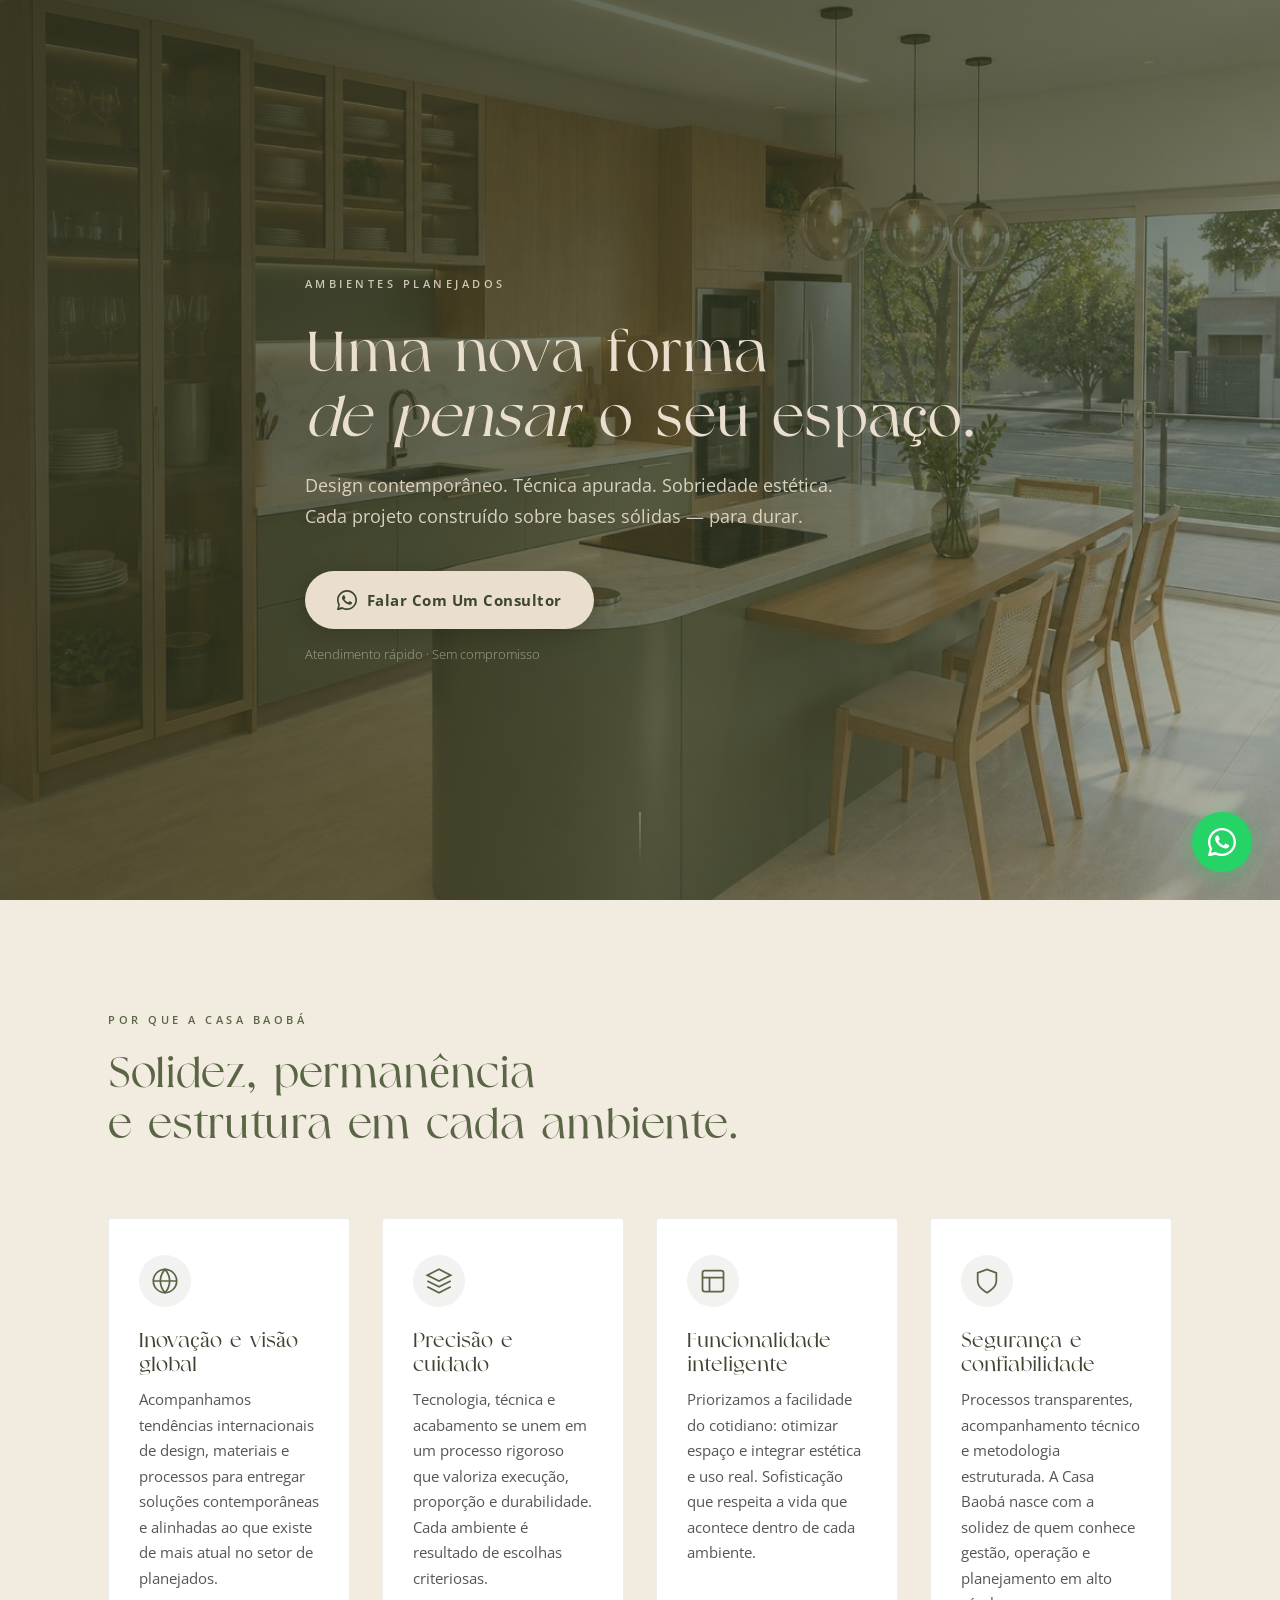
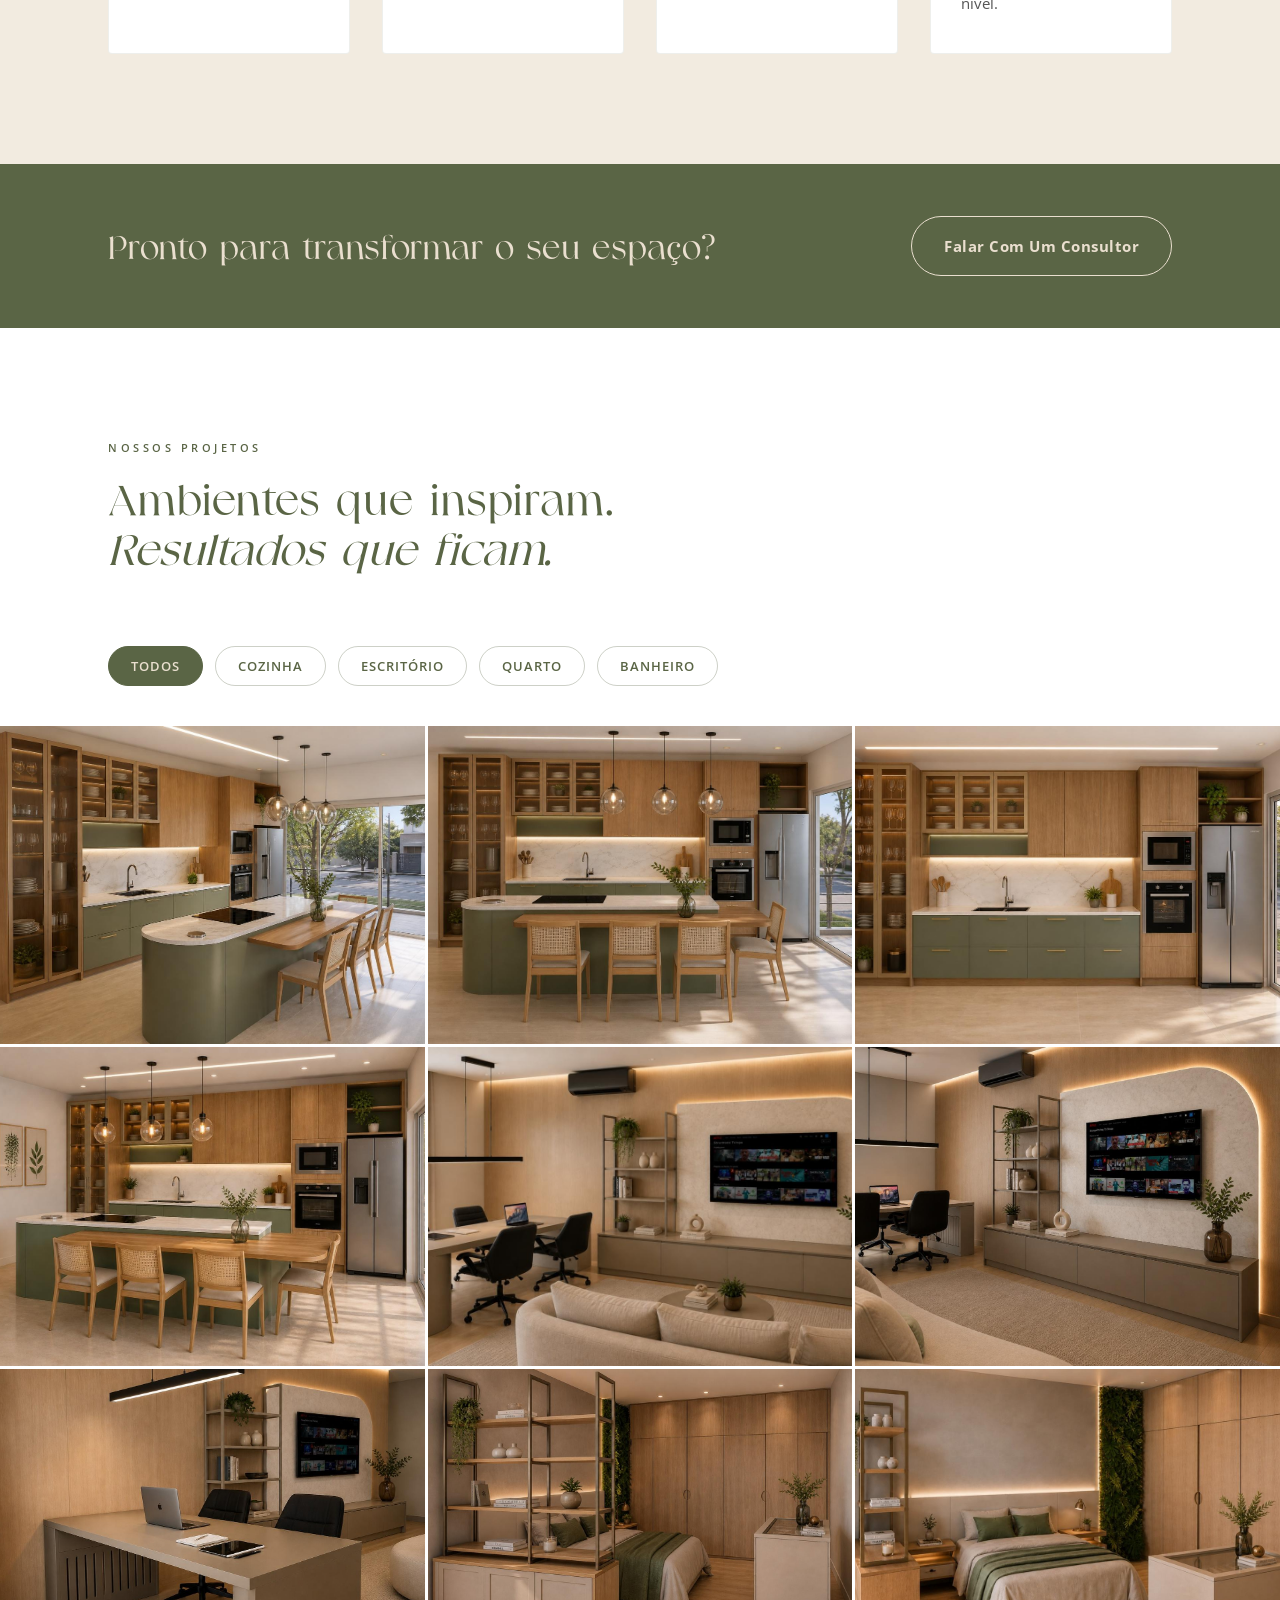
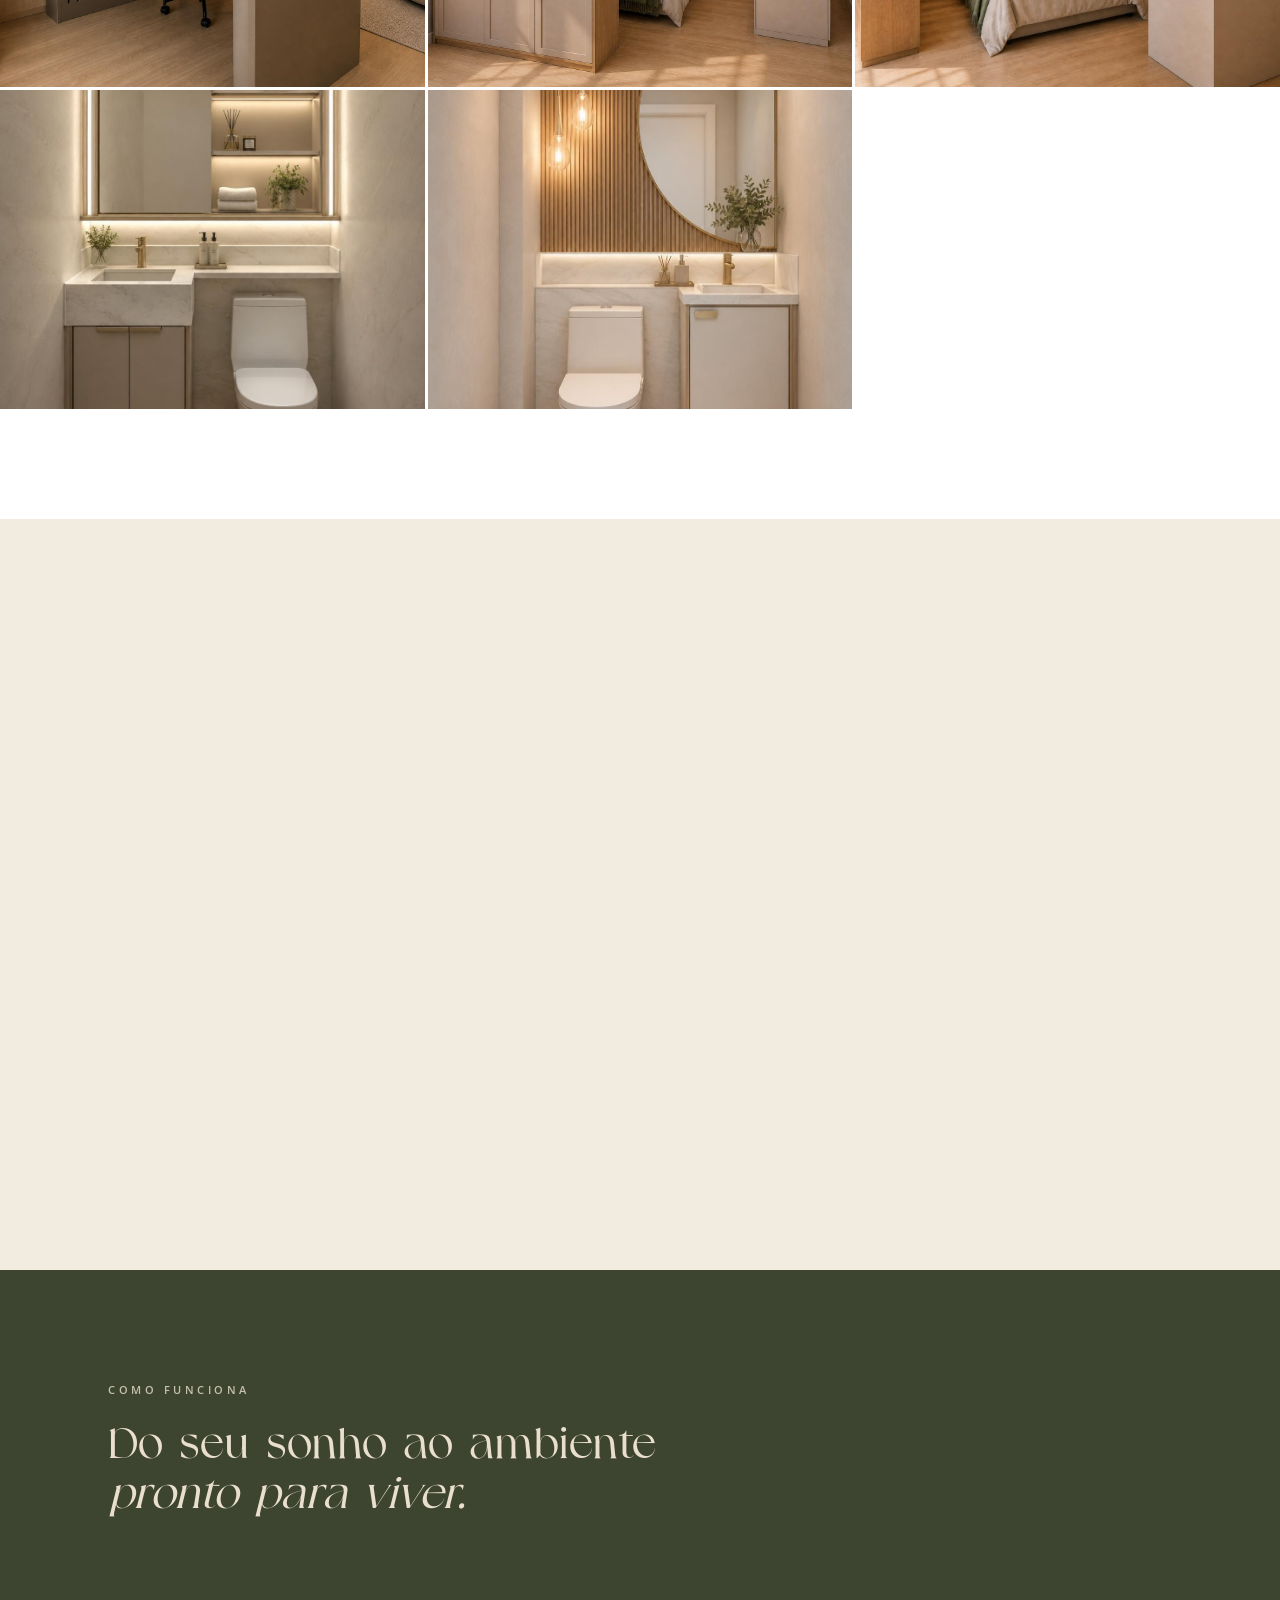
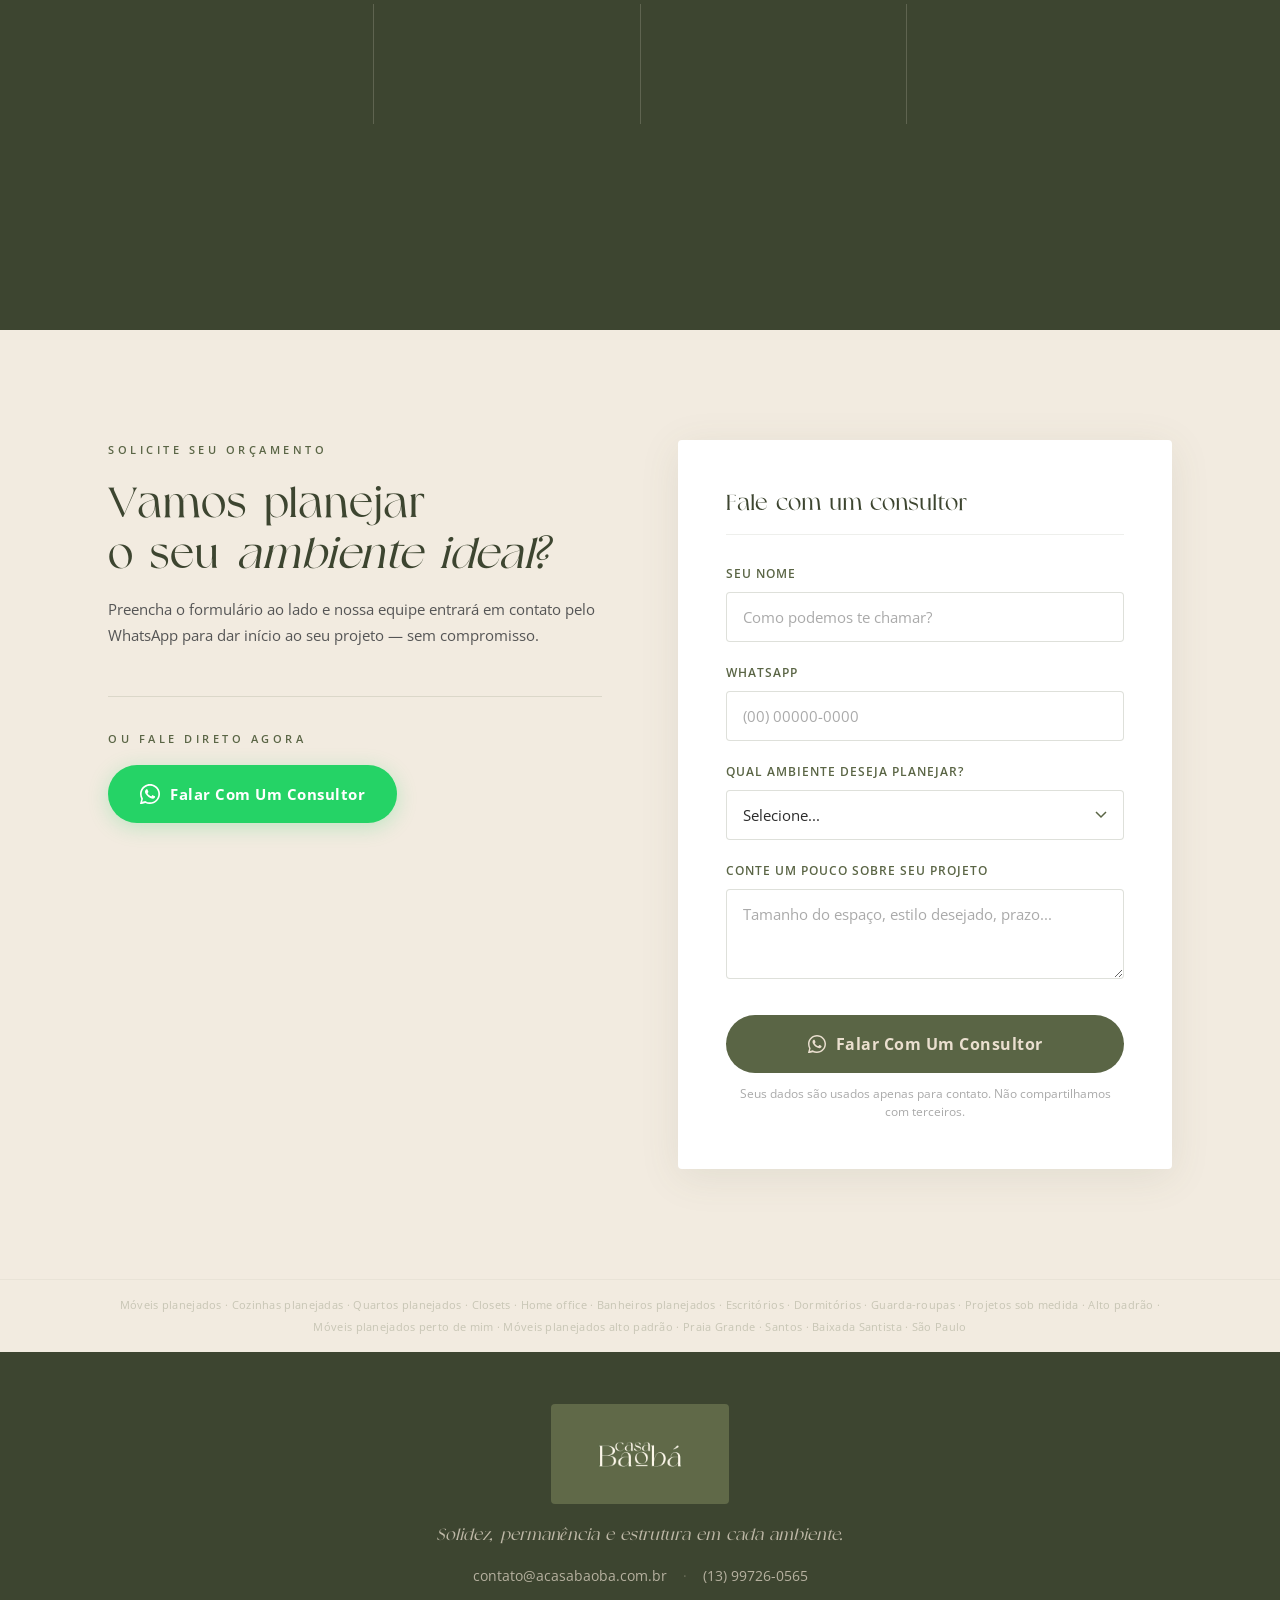
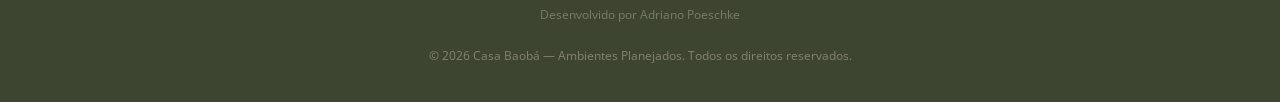
==== index.html @ 3e8c0f0f "Instala Google Tag Manager GTM-PFZQ8HLK Co-Authored-By: Claude Sonnet 4.6 <noreply@anthropic.com>" ====
<!DOCTYPE html>
<html lang="pt-BR">
<head>
  <!-- Google Tag Manager -->
  <script>(function(w,d,s,l,i){w[l]=w[l]||[];w[l].push({'gtm.start':
  new Date().getTime(),event:'gtm.js'});var f=d.getElementsByTagName(s)[0],
  j=d.createElement(s),dl=l!='dataLayer'?'&l='+l:'';j.async=true;j.src=
  'https://www.googletagmanager.com/gtm.js?id='+i+dl;f.parentNode.insertBefore(j,f);
  })(window,document,'script','dataLayer','GTM-PFZQ8HLK');</script>
  <!-- End Google Tag Manager -->
  <meta charset="UTF-8" />
  <meta name="viewport" content="width=device-width, initial-scale=1.0" />
  <meta name="description" content="Casa Baobá — Móveis e ambientes planejados na Baixada Santista. Design contemporâneo, técnica apurada e sobriedade estética. Atendemos Praia Grande, Santos, São Vicente e região. Solicite seu orçamento." />
  <title>Casa Baobá — Ambientes Planejados | Praia Grande e Baixada Santista</title>

  <!-- SEO: Geolocalização -->
  <meta name="geo.region" content="BR-SP" />
  <meta name="geo.placename" content="Praia Grande, São Paulo, Brasil" />
  <meta name="geo.position" content="-24.0056;-46.4105" />
  <meta name="ICBM" content="-24.0056, -46.4105" />
  <meta name="keywords" content="móveis planejados perto de mim, móveis planejados alto padrão, cozinha planejada completa, cozinha planejada alto padrão, quarto planejado sob medida, closet planejado, home office planejado, escritório planejado, banheiro planejado, dormitório planejado, guarda-roupa planejado, armário planejado sob medida, apartamento planejado completo, sala planejada, marcenaria sob medida, design de interiores, projeto de interiores, móveis contemporâneos, planejados modernos, ambientes planejados alto padrão, móveis planejados Praia Grande, cozinha planejada Santos, ambientes planejados Baixada Santista, planejados São Vicente, planejados Guarujá, móveis planejados São Paulo, Casa Baobá" />

  <!-- Open Graph -->
  <meta property="og:type" content="website" />
  <meta property="og:locale" content="pt_BR" />
  <meta property="og:title" content="Casa Baobá — Ambientes Planejados" />
  <meta property="og:description" content="Design contemporâneo e técnica apurada em ambientes planejados. Atendemos Praia Grande, Baixada Santista e São Paulo." />
  <meta property="og:url" content="https://casa-baoba-lp.vercel.app" />
  <meta property="og:image" content="https://casa-baoba-lp.vercel.app/images/COZINHA/1.jpeg" />

  <!-- Schema.org: LocalBusiness -->
  <script type="application/ld+json">
  {
    "@context": "https://schema.org",
    "@type": "LocalBusiness",
    "name": "Casa Baobá",
    "description": "Ambientes planejados com design contemporâneo, técnica apurada e sobriedade estética.",
    "url": "https://casa-baoba-lp.vercel.app",
    "telephone": "+55-13-99726-0565",
    "address": {
      "@type": "PostalAddress",
      "addressLocality": "Praia Grande",
      "addressRegion": "SP",
      "addressCountry": "BR"
    },
    "areaServed": [
      "Praia Grande", "Santos", "São Vicente", "Guarujá",
      "Cubatão", "Mongaguá", "Itanhaém", "Peruíbe", "São Paulo"
    ],
    "sameAs": ["https://wa.me/5513997260565"]
  }
  </script>

  <!-- Schema.org: FAQ (rich results no Google) -->
  <script type="application/ld+json">
  {
    "@context": "https://schema.org",
    "@type": "FAQPage",
    "mainEntity": [
      {
        "@type": "Question",
        "name": "Como encontrar móveis planejados de alto padrão perto de mim?",
        "acceptedAnswer": {
          "@type": "Answer",
          "text": "A Casa Baobá oferece móveis planejados de alto padrão com atendimento personalizado na Baixada Santista e Grande São Paulo. Realizamos visita técnica gratuita em Praia Grande, Santos, São Vicente, Guarujá e região. Entre em contato pelo WhatsApp para agendar sem compromisso."
        }
      },
      {
        "@type": "Question",
        "name": "Quais ambientes a Casa Baobá planeja?",
        "acceptedAnswer": {
          "@type": "Answer",
          "text": "Planejamos cozinhas completas, quartos com closet, banheiros, escritórios, home office, salas de estar e jantar, dormitórios, guarda-roupas e apartamentos inteiros. Todos os projetos são sob medida, com design contemporâneo e alto padrão de acabamento."
        }
      },
      {
        "@type": "Question",
        "name": "A Casa Baobá atende toda a Baixada Santista?",
        "acceptedAnswer": {
          "@type": "Answer",
          "text": "Sim. Atendemos toda a Baixada Santista — Praia Grande, Santos, São Vicente, Guarujá, Cubatão, Mongaguá, Itanhaém e Peruíbe — além de bairros nobres de São Paulo como Moema, Itaim Bibi e Vila Nova Conceição."
        }
      },
      {
        "@type": "Question",
        "name": "Como funciona o orçamento de móveis planejados sob medida?",
        "acceptedAnswer": {
          "@type": "Answer",
          "text": "O processo começa com um contato pelo WhatsApp. Em seguida realizamos visita técnica gratuita ao local, medimos o espaço e entendemos suas necessidades. Desenvolvemos o projeto com renderização 3D e apresentamos proposta detalhada com materiais e valores — tudo sem compromisso."
        }
      },
      {
        "@type": "Question",
        "name": "Qual o diferencial dos móveis planejados da Casa Baobá?",
        "acceptedAnswer": {
          "@type": "Answer",
          "text": "A Casa Baobá une design contemporâneo, técnica apurada e gestão de nível internacional. Cada ambiente é projetado para durar — com materiais de alto padrão, acabamento rigoroso e acompanhamento técnico do projeto até a entrega."
        }
      }
    ]
  }
  </script>

  <!-- Google Fonts -->
  <link rel="preconnect" href="https://fonts.googleapis.com" />
  <link rel="preconnect" href="https://fonts.gstatic.com" crossorigin />
  <link href="https://fonts.googleapis.com/css2?family=Open+Sans:ital,wght@0,300;0,400;0,600;0,700;1,400&family=Playfair+Display:ital,wght@0,400;0,700;1,400&display=swap" rel="stylesheet" />

  <link rel="stylesheet" href="style.css" />
</head>
<body>
  <!-- Google Tag Manager (noscript) -->
  <noscript><iframe src="https://www.googletagmanager.com/ns.html?id=GTM-PFZQ8HLK"
  height="0" width="0" style="display:none;visibility:hidden"></iframe></noscript>
  <!-- End Google Tag Manager (noscript) -->

  <!-- ═══════════════════════════════════════════
       HERO
  ═══════════════════════════════════════════ -->
  <section class="hero" id="hero">
    <div class="hero__overlay"></div>
    <div class="hero__bg-image"></div>
    <div class="hero__content">
      <span class="label-uppercase hero__label">Ambientes Planejados</span>
      <h1 class="hero__title">Uma nova forma<br><em>de pensar</em> o seu espaço.</h1>
      <p class="hero__sub">Design contemporâneo. Técnica apurada. Sobriedade estética.<br>Cada projeto construído sobre bases sólidas — para durar.</p>
      <a href="https://wa.me/5513997260565?text=Ol%C3%A1%20Casa%20Baob%C3%A1%2C%20vim%20pelo%20an%C3%BAncio%20e%20quero%20um%20or%C3%A7amento." class="btn-cta btn-cta--hero" target="_blank" rel="noopener">
        <svg width="20" height="20" viewBox="0 0 24 24" fill="currentColor"><path d="M17.472 14.382c-.297-.149-1.758-.867-2.03-.967-.273-.099-.471-.148-.67.15-.197.297-.767.966-.94 1.164-.173.199-.347.223-.644.075-.297-.15-1.255-.463-2.39-1.475-.883-.788-1.48-1.761-1.653-2.059-.173-.297-.018-.458.13-.606.134-.133.298-.347.446-.52.149-.174.198-.298.298-.497.099-.198.05-.371-.025-.52-.075-.149-.669-1.612-.916-2.207-.242-.579-.487-.5-.669-.51-.173-.008-.371-.01-.57-.01-.198 0-.52.074-.792.372-.272.297-1.04 1.016-1.04 2.479 0 1.462 1.065 2.875 1.213 3.074.149.198 2.096 3.2 5.077 4.487.709.306 1.262.489 1.694.625.712.227 1.36.195 1.871.118.571-.085 1.758-.719 2.006-1.413.248-.694.248-1.289.173-1.413-.074-.124-.272-.198-.57-.347z"/><path d="M12 0C5.373 0 0 5.373 0 12c0 2.127.558 4.126 1.533 5.86L.057 23.428a.75.75 0 0 0 .916.916l5.568-1.476A11.952 11.952 0 0 0 12 24c6.627 0 12-5.373 12-12S18.627 0 12 0zm0 22c-1.907 0-3.693-.528-5.217-1.448l-.374-.222-3.878 1.028 1.028-3.772-.241-.389A9.96 9.96 0 0 1 2 12C2 6.477 6.477 2 12 2s10 4.477 10 10-4.477 10-10 10z"/></svg>
        Falar Com Um Consultor
      </a>
      <p class="hero__micro">Atendimento rápido · Sem compromisso</p>
    </div>
    <div class="hero__scroll-hint">
      <span></span>
    </div>
  </section>

  <!-- ═══════════════════════════════════════════
       DIFERENCIAIS
  ═══════════════════════════════════════════ -->
  <section class="diferenciais" id="diferenciais">
    <div class="container">
      <span class="label-uppercase section-label">Por que a Casa Baobá</span>
      <h2 class="section-title">Solidez, permanência<br>e estrutura em cada ambiente.</h2>
      <div class="diferenciais__grid">

        <div class="diferencial-card reveal">
          <div class="diferencial-card__icon">
            <svg width="28" height="28" viewBox="0 0 24 24" fill="none" stroke="currentColor" stroke-width="1.5"><circle cx="12" cy="12" r="10"/><path d="M2 12h20M12 2a15.3 15.3 0 0 1 4 10 15.3 15.3 0 0 1-4 10 15.3 15.3 0 0 1-4-10 15.3 15.3 0 0 1 4-10z"/></svg>
          </div>
          <h3>Inovação e visão global</h3>
          <p>Acompanhamos tendências internacionais de design, materiais e processos para entregar soluções contemporâneas e alinhadas ao que existe de mais atual no setor de planejados.</p>
        </div>

        <div class="diferencial-card reveal">
          <div class="diferencial-card__icon">
            <svg width="28" height="28" viewBox="0 0 24 24" fill="none" stroke="currentColor" stroke-width="1.5"><path d="M12 2L2 7l10 5 10-5-10-5z"/><path d="M2 17l10 5 10-5"/><path d="M2 12l10 5 10-5"/></svg>
          </div>
          <h3>Precisão e cuidado</h3>
          <p>Tecnologia, técnica e acabamento se unem em um processo rigoroso que valoriza execução, proporção e durabilidade. Cada ambiente é resultado de escolhas criteriosas.</p>
        </div>

        <div class="diferencial-card reveal">
          <div class="diferencial-card__icon">
            <svg width="28" height="28" viewBox="0 0 24 24" fill="none" stroke="currentColor" stroke-width="1.5"><rect x="3" y="3" width="18" height="18" rx="2"/><path d="M3 9h18M9 21V9"/></svg>
          </div>
          <h3>Funcionalidade inteligente</h3>
          <p>Priorizamos a facilidade do cotidiano: otimizar espaço e integrar estética e uso real. Sofisticação que respeita a vida que acontece dentro de cada ambiente.</p>
        </div>

        <div class="diferencial-card reveal">
          <div class="diferencial-card__icon">
            <svg width="28" height="28" viewBox="0 0 24 24" fill="none" stroke="currentColor" stroke-width="1.5"><path d="M12 22s8-4 8-10V5l-8-3-8 3v7c0 6 8 10 8 10z"/></svg>
          </div>
          <h3>Segurança e confiabilidade</h3>
          <p>Processos transparentes, acompanhamento técnico e metodologia estruturada. A Casa Baobá nasce com a solidez de quem conhece gestão, operação e planejamento em alto nível.</p>
        </div>

      </div>
    </div>
  </section>

  <!-- ═══════════════════════════════════════════
       CTA INTERMEDIÁRIO
  ═══════════════════════════════════════════ -->
  <section class="cta-intermediaria">
    <div class="container cta-intermediaria__inner">
      <p class="cta-intermediaria__text">Pronto para transformar o seu espaço?</p>
      <a href="https://wa.me/5513997260565?text=Ol%C3%A1%20Casa%20Baob%C3%A1%2C%20vim%20pelo%20an%C3%BAncio%20e%20quero%20um%20or%C3%A7amento." class="btn-cta btn-cta--outline" target="_blank" rel="noopener">
        Falar Com Um Consultor
      </a>
    </div>
  </section>

  <!-- ═══════════════════════════════════════════
       PORTFÓLIO
  ═══════════════════════════════════════════ -->
  <section class="portfolio" id="portfolio">
    <div class="container">
      <span class="label-uppercase section-label">Nossos projetos</span>
      <h2 class="section-title">Ambientes que inspiram.<br><em>Resultados que ficam.</em></h2>
    </div>

    <!-- Filtros -->
    <div class="portfolio__filtros">
      <button class="filtro-btn active" data-categoria="todos">Todos</button>
      <button class="filtro-btn" data-categoria="cozinha">Cozinha</button>
      <button class="filtro-btn" data-categoria="escritorio">Escritório</button>
      <button class="filtro-btn" data-categoria="quarto">Quarto</button>
      <button class="filtro-btn" data-categoria="banheiro">Banheiro</button>
    </div>

    <div class="portfolio__grid">

      <!-- COZINHA -->
      <div class="portfolio-item reveal" data-categoria="cozinha">
        <img src="images/COZINHA/1.jpeg" alt="Cozinha planejada — projeto Casa Baobá" loading="lazy" />
        <div class="portfolio-item__overlay">
          <span>Cozinha Planejada</span>
        </div>
      </div>
      <div class="portfolio-item reveal" data-categoria="cozinha">
        <img src="images/COZINHA/2.jpeg" alt="Cozinha planejada contemporânea" loading="lazy" />
        <div class="portfolio-item__overlay">
          <span>Cozinha Planejada</span>
        </div>
      </div>
      <div class="portfolio-item reveal" data-categoria="cozinha">
        <img src="images/COZINHA/3.jpeg" alt="Cozinha integrada planejada" loading="lazy" />
        <div class="portfolio-item__overlay">
          <span>Cozinha Integrada</span>
        </div>
      </div>
      <div class="portfolio-item reveal" data-categoria="cozinha">
        <img src="images/COZINHA/4.jpeg" alt="Cozinha com ilha planejada" loading="lazy" />
        <div class="portfolio-item__overlay">
          <span>Cozinha com Ilha</span>
        </div>
      </div>

      <!-- ESCRITÓRIO -->
      <div class="portfolio-item reveal" data-categoria="escritorio">
        <img src="images/ESCRITORIO/1.jpeg" alt="Escritório planejado — Casa Baobá" loading="lazy" />
        <div class="portfolio-item__overlay">
          <span>Escritório Planejado</span>
        </div>
      </div>
      <div class="portfolio-item reveal" data-categoria="escritorio">
        <img src="images/ESCRITORIO/2.jpeg" alt="Home office planejado" loading="lazy" />
        <div class="portfolio-item__overlay">
          <span>Home Office</span>
        </div>
      </div>
      <div class="portfolio-item reveal" data-categoria="escritorio">
        <img src="images/ESCRITORIO/3.jpeg" alt="Escritório moderno planejado" loading="lazy" />
        <div class="portfolio-item__overlay">
          <span>Escritório Moderno</span>
        </div>
      </div>

      <!-- QUARTO -->
      <div class="portfolio-item reveal" data-categoria="quarto">
        <img src="images/QUARTO/1.jpeg" alt="Quarto planejado — Casa Baobá" loading="lazy" />
        <div class="portfolio-item__overlay">
          <span>Quarto Planejado</span>
        </div>
      </div>
      <div class="portfolio-item reveal" data-categoria="quarto">
        <img src="images/QUARTO/2.jpeg" alt="Dormitório planejado completo" loading="lazy" />
        <div class="portfolio-item__overlay">
          <span>Dormitório Completo</span>
        </div>
      </div>

      <!-- BANHEIRO -->
      <div class="portfolio-item reveal" data-categoria="banheiro">
        <img src="images/BANHEIRO/1.jpeg" alt="Banheiro planejado — Casa Baobá" loading="lazy" />
        <div class="portfolio-item__overlay">
          <span>Banheiro Planejado</span>
        </div>
      </div>
      <div class="portfolio-item reveal" data-categoria="banheiro">
        <img src="images/BANHEIRO/2.jpeg" alt="Lavabo planejado moderno" loading="lazy" />
        <div class="portfolio-item__overlay">
          <span>Lavabo Moderno</span>
        </div>
      </div>

    </div>
  </section>

  <!-- ═══════════════════════════════════════════
       SOBRE — MÁRCIO XAVIER
  ═══════════════════════════════════════════ -->
  <section class="sobre" id="sobre">
    <div class="container sobre__inner">
      <div class="sobre__texto reveal">
        <span class="label-uppercase section-label">Quem está por trás</span>
        <h2>A experiência por trás<br>da <em>Casa Baobá.</em></h2>
        <p>Com <strong>30 anos de experiência</strong> nos setores de shipping, logística, portos e gestão de operações, <strong>Márcio Xavier</strong> construiu uma carreira marcada por planejamento estratégico, desenvolvimento de negócios e visão global.</p>
        <p>Atuou em grandes companhias brasileiras e internacionais, liderando unidades na América Latina, Caribe, EUA, Europa, África, Ásia e Oriente Médio — trazendo agora para a Casa Baobá um olhar analítico, técnico e orientado à excelência.</p>
        <p class="sobre__filosofia"><em>"A marca nasce dessa trajetória: sólida, estruturada e madura."</em></p>
        <span class="assinatura">Márcio Xavier</span>
      </div>
      <div class="sobre__arvore reveal">
        <div class="sobre__card-baoba">
          <div class="sobre__icon-wrap">
            <svg width="48" height="48" viewBox="0 0 24 24" fill="none" stroke="currentColor" stroke-width="1"><path d="M12 22V12M12 12C12 12 7 9 4 5c5 1 8 4 8 7zM12 12C12 12 17 9 20 5c-5 1-8 4-8 7zM12 12C12 12 9 7 9 2c2 2 3 6 3 10zM12 12C12 12 15 7 15 2c-2 2-3 6-3 10z"/></svg>
          </div>
          <h3>Raiz sólida,<br>olhar contemporâneo</h3>
          <p>Nos inspiramos na força simbólica do baobá: longevidade, estabilidade, presença — para construir espaços que permanecem.</p>
        </div>
      </div>
    </div>
  </section>

  <!-- ═══════════════════════════════════════════
       PROCESSO
  ═══════════════════════════════════════════ -->
  <section class="processo" id="processo">
    <div class="container">
      <span class="label-uppercase section-label section-label--claro">Como funciona</span>
      <h2 class="section-title section-title--claro">Do seu sonho ao ambiente<br><em>pronto para viver.</em></h2>
      <div class="processo__steps">

        <div class="processo-step reveal">
          <div class="processo-step__num">01</div>
          <h3>Contato inicial</h3>
          <p>Você nos chama pelo WhatsApp. Conversamos sobre seu espaço, suas necessidades e sua visão para o ambiente.</p>
        </div>

        <div class="processo-step__divisor"></div>

        <div class="processo-step reveal">
          <div class="processo-step__num">02</div>
          <h3>Visita técnica</h3>
          <p>Nossa equipe visita o local, toma medidas precisas e entende a dinâmica do espaço para criar a solução ideal.</p>
        </div>

        <div class="processo-step__divisor"></div>

        <div class="processo-step reveal">
          <div class="processo-step__num">03</div>
          <h3>Projeto e proposta</h3>
          <p>Desenvolvemos o projeto personalizado com renderizações 3D, especificação de materiais e proposta detalhada.</p>
        </div>

        <div class="processo-step__divisor"></div>

        <div class="processo-step reveal">
          <div class="processo-step__num">04</div>
          <h3>Execução e entrega</h3>
          <p>Com aprovação, iniciamos a fabricação e instalação com acompanhamento técnico em cada etapa — até a entrega perfeita.</p>
        </div>

      </div>
    </div>
  </section>

  <!-- ═══════════════════════════════════════════
       FORMULÁRIO + CTA FINAL
  ═══════════════════════════════════════════ -->
  <section class="formulario" id="orcamento">
    <div class="container formulario__inner">

      <div class="formulario__texto reveal">
        <span class="label-uppercase section-label">Solicite seu orçamento</span>
        <h2>Vamos planejar<br>o seu <em>ambiente ideal?</em></h2>
        <p>Preencha o formulário ao lado e nossa equipe entrará em contato pelo WhatsApp para dar início ao seu projeto — sem compromisso.</p>
        <div class="formulario__contato-direto">
          <p class="label-uppercase">Ou fale direto agora</p>
          <a href="https://wa.me/5513997260565?text=Ol%C3%A1%20Casa%20Baob%C3%A1%2C%20vim%20pelo%20an%C3%BAncio%20e%20quero%20um%20or%C3%A7amento." class="btn-cta btn-cta--wpp" target="_blank" rel="noopener">
            <svg width="20" height="20" viewBox="0 0 24 24" fill="currentColor"><path d="M17.472 14.382c-.297-.149-1.758-.867-2.03-.967-.273-.099-.471-.148-.67.15-.197.297-.767.966-.94 1.164-.173.199-.347.223-.644.075-.297-.15-1.255-.463-2.39-1.475-.883-.788-1.48-1.761-1.653-2.059-.173-.297-.018-.458.13-.606.134-.133.298-.347.446-.52.149-.174.198-.298.298-.497.099-.198.05-.371-.025-.52-.075-.149-.669-1.612-.916-2.207-.242-.579-.487-.5-.669-.51-.173-.008-.371-.01-.57-.01-.198 0-.52.074-.792.372-.272.297-1.04 1.016-1.04 2.479 0 1.462 1.065 2.875 1.213 3.074.149.198 2.096 3.2 5.077 4.487.709.306 1.262.489 1.694.625.712.227 1.36.195 1.871.118.571-.085 1.758-.719 2.006-1.413.248-.694.248-1.289.173-1.413-.074-.124-.272-.198-.57-.347z"/><path d="M12 0C5.373 0 0 5.373 0 12c0 2.127.558 4.126 1.533 5.86L.057 23.428a.75.75 0 0 0 .916.916l5.568-1.476A11.952 11.952 0 0 0 12 24c6.627 0 12-5.373 12-12S18.627 0 12 0zm0 22c-1.907 0-3.693-.528-5.217-1.448l-.374-.222-3.878 1.028 1.028-3.772-.241-.389A9.96 9.96 0 0 1 2 12C2 6.477 6.477 2 12 2s10 4.477 10 10-4.477 10-10 10z"/></svg>
            Falar Com Um Consultor
          </a>
        </div>
      </div>

      <div class="formulario__form reveal">
        <div class="form-card">
          <h3>Fale com um consultor</h3>
          <div class="form-group">
            <label for="nome">Seu nome</label>
            <input type="text" id="nome" placeholder="Como podemos te chamar?" />
          </div>
          <div class="form-group">
            <label for="whatsapp">WhatsApp</label>
            <input type="tel" id="whatsapp" placeholder="(00) 00000-0000" />
          </div>
          <div class="form-group">
            <label for="ambiente">Qual ambiente deseja planejar?</label>
            <select id="ambiente">
              <option value="" disabled selected>Selecione...</option>
              <option value="cozinha">Cozinha</option>
              <option value="quarto">Quarto / Closet</option>
              <option value="escritorio">Escritório / Home Office</option>
              <option value="banheiro">Banheiro / Lavabo</option>
              <option value="sala">Sala de Estar / Jantar</option>
              <option value="completo">Apartamento / Casa completa</option>
              <option value="outro">Outro</option>
            </select>
          </div>
          <div class="form-group">
            <label for="mensagem">Conte um pouco sobre seu projeto</label>
            <textarea id="mensagem" rows="3" placeholder="Tamanho do espaço, estilo desejado, prazo..."></textarea>
          </div>
          <button class="btn-cta btn-cta--form" id="btn-enviar">
            <svg width="18" height="18" viewBox="0 0 24 24" fill="currentColor"><path d="M17.472 14.382c-.297-.149-1.758-.867-2.03-.967-.273-.099-.471-.148-.67.15-.197.297-.767.966-.94 1.164-.173.199-.347.223-.644.075-.297-.15-1.255-.463-2.39-1.475-.883-.788-1.48-1.761-1.653-2.059-.173-.297-.018-.458.13-.606.134-.133.298-.347.446-.52.149-.174.198-.298.298-.497.099-.198.05-.371-.025-.52-.075-.149-.669-1.612-.916-2.207-.242-.579-.487-.5-.669-.51-.173-.008-.371-.01-.57-.01-.198 0-.52.074-.792.372-.272.297-1.04 1.016-1.04 2.479 0 1.462 1.065 2.875 1.213 3.074.149.198 2.096 3.2 5.077 4.487.709.306 1.262.489 1.694.625.712.227 1.36.195 1.871.118.571-.085 1.758-.719 2.006-1.413.248-.694.248-1.289.173-1.413-.074-.124-.272-.198-.57-.347z"/><path d="M12 0C5.373 0 0 5.373 0 12c0 2.127.558 4.126 1.533 5.86L.057 23.428a.75.75 0 0 0 .916.916l5.568-1.476A11.952 11.952 0 0 0 12 24c6.627 0 12-5.373 12-12S18.627 0 12 0zm0 22c-1.907 0-3.693-.528-5.217-1.448l-.374-.222-3.878 1.028 1.028-3.772-.241-.389A9.96 9.96 0 0 1 2 12C2 6.477 6.477 2 12 2s10 4.477 10 10-4.477 10-10 10z"/></svg>
            Falar Com Um Consultor
          </button>
          <p class="form-micro">Seus dados são usados apenas para contato. Não compartilhamos com terceiros.</p>
        </div>
      </div>

    </div>
  </section>

  <!-- Tags de serviço para indexação -->
  <div class="seo-tags">
    <div class="container">
      Móveis planejados · Cozinhas planejadas · Quartos planejados · Closets · Home office · Banheiros planejados · Escritórios · Dormitórios · Guarda-roupas · Projetos sob medida · Alto padrão · Móveis planejados perto de mim · Móveis planejados alto padrão · Praia Grande · Santos · Baixada Santista · São Paulo
    </div>
  </div>

  <!-- ═══════════════════════════════════════════
       FOOTER
  ═══════════════════════════════════════════ -->
  <footer class="footer">
    <div class="container footer__inner">
      <img src="images/LOGO/logo.jpg" alt="Casa Baobá — Ambientes Planejados" class="footer__logo" />
      <p class="footer__tagline">Solidez, permanência e estrutura em cada ambiente.</p>
      <div class="footer__links">
        <a href="mailto:contato@acasabaoba.com.br">contato@acasabaoba.com.br</a>
        <span>·</span>
        <a href="https://wa.me/5513997260565" target="_blank" rel="noopener">(13) 99726-0565</a>
      </div>
      <p class="footer__dev">Desenvolvido por <a href="https://wa.me/5541998362692?text=Vi%20seu%20site%20e%20preciso%20de%20um%20or%C3%A7amento" target="_blank" rel="noopener">Adriano Poeschke</a></p>
      <p class="footer__copy">© 2026 Casa Baobá — Ambientes Planejados. Todos os direitos reservados.</p>
    </div>
  </footer>

  <!-- ═══════════════════════════════════════════
       BOTÃO FLUTUANTE WHATSAPP
  ═══════════════════════════════════════════ -->
  <a href="https://wa.me/5513997260565?text=Ol%C3%A1%20Casa%20Baob%C3%A1%2C%20vim%20pelo%20an%C3%BAncio%20e%20quero%20um%20or%C3%A7amento."
     class="whatsapp-float"
     target="_blank"
     rel="noopener"
     aria-label="Falar no WhatsApp">
    <svg width="28" height="28" viewBox="0 0 24 24" fill="currentColor"><path d="M17.472 14.382c-.297-.149-1.758-.867-2.03-.967-.273-.099-.471-.148-.67.15-.197.297-.767.966-.94 1.164-.173.199-.347.223-.644.075-.297-.15-1.255-.463-2.39-1.475-.883-.788-1.48-1.761-1.653-2.059-.173-.297-.018-.458.13-.606.134-.133.298-.347.446-.52.149-.174.198-.298.298-.497.099-.198.05-.371-.025-.52-.075-.149-.669-1.612-.916-2.207-.242-.579-.487-.5-.669-.51-.173-.008-.371-.01-.57-.01-.198 0-.52.074-.792.372-.272.297-1.04 1.016-1.04 2.479 0 1.462 1.065 2.875 1.213 3.074.149.198 2.096 3.2 5.077 4.487.709.306 1.262.489 1.694.625.712.227 1.36.195 1.871.118.571-.085 1.758-.719 2.006-1.413.248-.694.248-1.289.173-1.413-.074-.124-.272-.198-.57-.347z"/><path d="M12 0C5.373 0 0 5.373 0 12c0 2.127.558 4.126 1.533 5.86L.057 23.428a.75.75 0 0 0 .916.916l5.568-1.476A11.952 11.952 0 0 0 12 24c6.627 0 12-5.373 12-12S18.627 0 12 0zm0 22c-1.907 0-3.693-.528-5.217-1.448l-.374-.222-3.878 1.028 1.028-3.772-.241-.389A9.96 9.96 0 0 1 2 12C2 6.477 6.477 2 12 2s10 4.477 10 10-4.477 10-10 10z"/></svg>
    <span class="whatsapp-float__tooltip">Falar agora</span>
  </a>

  <!-- LIGHTBOX -->
  <div class="lightbox" id="lightbox" role="dialog" aria-modal="true" aria-label="Imagem ampliada">
    <button class="lightbox__close" id="lightbox-close" aria-label="Fechar">
      <svg width="22" height="22" viewBox="0 0 24 24" fill="none" stroke="currentColor" stroke-width="2"><line x1="18" y1="6" x2="6" y2="18"/><line x1="6" y1="6" x2="18" y2="18"/></svg>
    </button>
    <img class="lightbox__img" id="lightbox-img" src="" alt="" />
  </div>

  <script src="script.js"></script>
</body>
</html>
---- style.css ----
/* ═══════════════════════════════════════════
   FONTES CUSTOMIZADAS
═══════════════════════════════════════════ */
@font-face {
  font-family: 'Rische';
  src: url('fonts/rische.otf') format('opentype');
  font-weight: 400;
  font-style: normal;
  font-display: swap;
}

/* ═══════════════════════════════════════════
   RESET & BASE
═══════════════════════════════════════════ */
*, *::before, *::after {
  box-sizing: border-box;
  margin: 0;
  padding: 0;
}

:root {
  --verde-baoba:   #5A6545;
  --verde-escuro:  #3d4530;
  --areia-quente:  #EADFCF;
  --creme-suave:   #F2EBE0;
  --branco:        #FFFFFF;
  --texto-escuro:  #2C2C2C;
  --whatsapp:      #25D366;

  --font-titulo:   'Rische', 'Playfair Display', Georgia, serif;
  --font-corpo:    'Open Sans', sans-serif;

  --h1:   clamp(34px, 5vw, 56px);
  --h2:   clamp(28px, 4vw, 42px);
  --h3:   clamp(20px, 2.5vw, 26px);
  --body: 15px;

  --section-padding: clamp(64px, 9vw, 110px) 0;
  --container-max: 1160px;
  --radius: 4px;
  --transition: 0.35s ease;
}

html { scroll-behavior: smooth; }

body {
  font-family: var(--font-corpo);
  font-size: var(--body);
  color: var(--texto-escuro);
  line-height: 1.75;
  -webkit-font-smoothing: antialiased;
  background: var(--creme-suave);
  overflow-x: hidden;
}

img { display: block; max-width: 100%; height: auto; }
a { text-decoration: none; color: inherit; }
button { cursor: pointer; border: none; background: none; font-family: inherit; }

.container {
  max-width: var(--container-max);
  margin: 0 auto;
  padding: 0 clamp(20px, 5vw, 48px);
}

/* ═══════════════════════════════════════════
   TIPOGRAFIA
═══════════════════════════════════════════ */
h1, h2, h3 {
  font-family: var(--font-titulo);
  font-weight: 400;
  line-height: 1.2;
}
h1 { font-size: var(--h1); }
h2 { font-size: var(--h2); }
h3 { font-size: var(--h3); }

em { font-style: italic; }

.label-uppercase {
  font-family: var(--font-corpo);
  font-size: 11px;
  font-weight: 600;
  letter-spacing: 3.5px;
  text-transform: uppercase;
  display: block;
}

.section-label {
  color: var(--verde-baoba);
  margin-bottom: 16px;
}
.section-label--claro { color: var(--areia-quente); opacity: 0.8; }

.section-title {
  color: var(--verde-baoba);
  margin-bottom: clamp(40px, 6vw, 72px);
}
.section-title--claro { color: var(--areia-quente); }

.assinatura {
  font-family: var(--font-titulo);
  font-size: 22px;
  font-style: italic;
  color: var(--verde-baoba);
  display: block;
  margin-top: 8px;
}

/* ═══════════════════════════════════════════
   BOTÕES CTA
═══════════════════════════════════════════ */
.btn-cta {
  display: inline-flex;
  align-items: center;
  gap: 10px;
  font-family: var(--font-corpo);
  font-size: 15px;
  font-weight: 700;
  letter-spacing: 0.5px;
  padding: 16px 32px;
  border-radius: 100px;
  transition: var(--transition);
  cursor: pointer;
  white-space: nowrap;
}

.btn-cta--hero {
  background: var(--areia-quente);
  color: var(--verde-escuro);
  box-shadow: 0 4px 24px rgba(0,0,0,0.18);
}
.btn-cta--hero:hover {
  background: #fff;
  transform: translateY(-2px);
  box-shadow: 0 8px 32px rgba(0,0,0,0.22);
}

.btn-cta--outline {
  background: transparent;
  color: var(--areia-quente);
  border: 1.5px solid var(--areia-quente);
}
.btn-cta--outline:hover {
  background: var(--areia-quente);
  color: var(--verde-escuro);
}

.btn-cta--wpp {
  background: var(--whatsapp);
  color: #fff;
  box-shadow: 0 4px 20px rgba(37,211,102,0.25);
}
.btn-cta--wpp:hover {
  background: #1db954;
  transform: translateY(-2px);
}

.btn-cta--form {
  background: var(--verde-baoba);
  color: var(--areia-quente);
  width: 100%;
  justify-content: center;
  font-size: 16px;
  padding: 18px;
  margin-top: 8px;
}
.btn-cta--form:hover {
  background: var(--verde-escuro);
  transform: translateY(-1px);
}

/* ═══════════════════════════════════════════
   REVEAL ANIMATION
═══════════════════════════════════════════ */
.reveal {
  opacity: 0;
  transform: translateY(28px);
  transition: opacity 0.65s ease, transform 0.65s ease;
}
.reveal.visible {
  opacity: 1;
  transform: translateY(0);
}

/* ═══════════════════════════════════════════
   HERO
═══════════════════════════════════════════ */
.hero {
  position: relative;
  min-height: 100svh;
  display: flex;
  align-items: center;
  overflow: hidden;
}

.hero__bg-image {
  position: absolute;
  inset: 0;
  background: url('images/COZINHA/1.jpeg') center center / cover no-repeat;
  transform: scale(1.05);
  animation: heroPan 18s ease-in-out infinite alternate;
}

@keyframes heroPan {
  from { transform: scale(1.05) translateX(0); }
  to   { transform: scale(1.05) translateX(-2%); }
}

.hero__overlay {
  position: absolute;
  inset: 0;
  background: linear-gradient(
    135deg,
    rgba(42, 49, 32, 0.82) 0%,
    rgba(58, 67, 42, 0.65) 60%,
    rgba(90, 101, 69, 0.4) 100%
  );
  z-index: 1;
}

.hero__content {
  position: relative;
  z-index: 2;
  max-width: var(--container-max);
  margin: 0 auto;
  padding: clamp(80px, 12vw, 140px) clamp(20px, 5vw, 48px) clamp(60px, 8vw, 100px);
  animation: heroFadeIn 1.1s ease forwards;
}

@keyframes heroFadeIn {
  from { opacity: 0; transform: translateY(20px); }
  to   { opacity: 1; transform: translateY(0); }
}

.hero__label {
  color: var(--areia-quente);
  opacity: 0.85;
  margin-bottom: 24px;
}

.hero__title {
  font-size: var(--h1);
  color: var(--areia-quente);
  margin-bottom: 24px;
  max-width: 680px;
  line-height: 1.15;
}

.hero__sub {
  font-size: clamp(15px, 1.8vw, 18px);
  color: var(--areia-quente);
  opacity: 0.9;
  max-width: 560px;
  margin-bottom: 40px;
  line-height: 1.7;
}

.hero__micro {
  font-size: 13px;
  color: var(--areia-quente);
  opacity: 0.6;
  margin-top: 14px;
  font-weight: 300;
}

.hero__scroll-hint {
  position: absolute;
  bottom: 36px;
  left: 50%;
  transform: translateX(-50%);
  z-index: 2;
}
.hero__scroll-hint span {
  display: block;
  width: 1px;
  height: 52px;
  background: linear-gradient(to bottom, rgba(234,223,207,0.6), transparent);
  animation: scrollPulse 2s ease-in-out infinite;
}
@keyframes scrollPulse {
  0%, 100% { opacity: 0; transform: scaleY(0.4); }
  50%       { opacity: 1; transform: scaleY(1); }
}

/* ═══════════════════════════════════════════
   DIFERENCIAIS
═══════════════════════════════════════════ */
.diferenciais {
  padding: var(--section-padding);
  background: var(--creme-suave);
}

.diferenciais__grid {
  display: grid;
  grid-template-columns: repeat(auto-fit, minmax(240px, 1fr));
  gap: 32px;
}

.diferencial-card {
  background: var(--branco);
  border: 1px solid rgba(90, 101, 69, 0.1);
  border-radius: var(--radius);
  padding: 36px 30px;
  transition: var(--transition);
  position: relative;
  overflow: hidden;
}

.diferencial-card::before {
  content: '';
  position: absolute;
  bottom: 0;
  left: 0;
  width: 0;
  height: 2px;
  background: var(--verde-baoba);
  transition: width 0.4s ease;
}

.diferencial-card:hover::before { width: 100%; }
.diferencial-card:hover { transform: translateY(-4px); box-shadow: 0 12px 40px rgba(90,101,69,0.1); }

.diferencial-card__icon {
  width: 52px;
  height: 52px;
  border-radius: 50%;
  background: rgba(90,101,69,0.08);
  display: flex;
  align-items: center;
  justify-content: center;
  color: var(--verde-baoba);
  margin-bottom: 20px;
}

.diferencial-card h3 {
  font-size: 20px;
  color: var(--verde-escuro);
  margin-bottom: 12px;
}

.diferencial-card p {
  font-size: 15px;
  color: #555;
  line-height: 1.7;
}

/* ═══════════════════════════════════════════
   CTA INTERMEDIÁRIA
═══════════════════════════════════════════ */
.cta-intermediaria {
  background: var(--verde-baoba);
  padding: 52px 0;
}

.cta-intermediaria__inner {
  display: flex;
  align-items: center;
  justify-content: space-between;
  gap: 32px;
  flex-wrap: wrap;
}

.cta-intermediaria__text {
  font-family: var(--font-titulo);
  font-size: clamp(22px, 3vw, 32px);
  color: var(--areia-quente);
  font-weight: 400;
}

/* ═══════════════════════════════════════════
   PORTFÓLIO
═══════════════════════════════════════════ */
.portfolio {
  padding: var(--section-padding);
  background: var(--branco);
}

.portfolio .container { margin-bottom: 0; }

.portfolio__filtros {
  display: flex;
  gap: 12px;
  flex-wrap: wrap;
  max-width: var(--container-max);
  margin: 0 auto 40px;
  padding: 0 clamp(20px, 5vw, 48px);
}

.filtro-btn {
  font-family: var(--font-corpo);
  font-size: 13px;
  font-weight: 600;
  letter-spacing: 1px;
  text-transform: uppercase;
  padding: 10px 22px;
  border: 1.5px solid rgba(90,101,69,0.3);
  border-radius: 100px;
  color: var(--verde-baoba);
  background: transparent;
  transition: var(--transition);
}

.filtro-btn.active,
.filtro-btn:hover {
  background: var(--verde-baoba);
  color: var(--areia-quente);
  border-color: var(--verde-baoba);
}

.portfolio__grid {
  display: grid;
  grid-template-columns: repeat(3, 1fr);
  gap: 3px;
}

.portfolio-item {
  position: relative;
  aspect-ratio: 4/3;
  overflow: hidden;
}

.portfolio-item img {
  width: 100%;
  height: 100%;
  object-fit: cover;
  transition: transform 0.6s ease;
}

.portfolio-item:hover img { transform: scale(1.06); }

.portfolio-item__overlay {
  position: absolute;
  inset: 0;
  background: linear-gradient(to top, rgba(42,49,32,0.75) 0%, transparent 60%);
  opacity: 0;
  transition: opacity 0.35s ease;
  display: flex;
  align-items: flex-end;
  padding: 20px;
}

.portfolio-item:hover .portfolio-item__overlay { opacity: 1; }

.portfolio-item__overlay span {
  font-family: var(--font-corpo);
  font-size: 13px;
  font-weight: 600;
  letter-spacing: 1.5px;
  text-transform: uppercase;
  color: var(--areia-quente);
}

.portfolio-item.hidden { display: none; }

/* ═══════════════════════════════════════════
   SOBRE
═══════════════════════════════════════════ */
.sobre {
  padding: var(--section-padding);
  background: var(--creme-suave);
}

.sobre__inner {
  display: grid;
  grid-template-columns: 1fr 1fr;
  gap: clamp(40px, 6vw, 80px);
  align-items: start;
}

.sobre__texto h2 { color: var(--verde-escuro); margin-bottom: 28px; }
.sobre__texto p { color: #4a4a4a; margin-bottom: 18px; }
.sobre__texto p:last-of-type { margin-bottom: 0; }

.sobre__filosofia {
  font-family: var(--font-titulo);
  font-size: 19px;
  color: var(--verde-baoba);
  border-left: 2px solid var(--verde-baoba);
  padding-left: 20px;
  margin: 28px 0 16px !important;
  line-height: 1.5;
}

.sobre__card-baoba {
  background: var(--verde-baoba);
  border-radius: var(--radius);
  padding: 48px 40px;
  text-align: center;
}

.sobre__icon-wrap {
  width: 80px;
  height: 80px;
  border: 1px solid rgba(234,223,207,0.4);
  border-radius: 50%;
  display: flex;
  align-items: center;
  justify-content: center;
  color: var(--areia-quente);
  margin: 0 auto 24px;
}

.sobre__card-baoba h3 {
  font-size: 24px;
  color: var(--areia-quente);
  margin-bottom: 16px;
}

.sobre__card-baoba p {
  font-size: 15px;
  color: var(--areia-quente);
  opacity: 0.85;
  line-height: 1.7;
}

/* ═══════════════════════════════════════════
   PROCESSO
═══════════════════════════════════════════ */
.processo {
  padding: var(--section-padding);
  background: var(--verde-escuro);
}

.processo__steps {
  display: flex;
  align-items: flex-start;
  gap: 0;
}

.processo-step {
  flex: 1;
  padding: 0 clamp(16px, 2.5vw, 32px);
  position: relative;
}

.processo-step__divisor {
  width: 1px;
  height: 120px;
  background: rgba(234,223,207,0.2);
  flex-shrink: 0;
  margin-top: 16px;
}

.processo-step__num {
  font-family: var(--font-titulo);
  font-size: 52px;
  font-weight: 400;
  color: rgba(234,223,207,0.15);
  line-height: 1;
  margin-bottom: 16px;
}

.processo-step h3 {
  font-size: 20px;
  color: var(--areia-quente);
  margin-bottom: 12px;
}

.processo-step p {
  font-size: 15px;
  color: rgba(234,223,207,0.75);
  line-height: 1.7;
}

/* ═══════════════════════════════════════════
   FORMULÁRIO
═══════════════════════════════════════════ */
.formulario {
  padding: var(--section-padding);
  background: var(--creme-suave);
}

.formulario__inner {
  display: grid;
  grid-template-columns: 1fr 1fr;
  gap: clamp(40px, 6vw, 80px);
  align-items: start;
}

.formulario__texto h2 { color: var(--verde-escuro); margin-bottom: 20px; }
.formulario__texto > p { color: #555; margin-bottom: 40px; }

.formulario__contato-direto {
  margin-top: 48px;
  padding-top: 32px;
  border-top: 1px solid rgba(90,101,69,0.15);
}

.formulario__contato-direto .label-uppercase {
  color: var(--verde-baoba);
  margin-bottom: 16px;
}

/* Form Card */
.form-card {
  background: var(--branco);
  border-radius: var(--radius);
  padding: clamp(28px, 4vw, 48px);
  box-shadow: 0 8px 40px rgba(90,101,69,0.1);
}

.form-card h3 {
  font-size: 22px;
  color: var(--verde-escuro);
  margin-bottom: 28px;
  padding-bottom: 20px;
  border-bottom: 1px solid rgba(90,101,69,0.1);
}

.form-group {
  margin-bottom: 20px;
}

.form-group label {
  display: block;
  font-size: 12px;
  font-weight: 600;
  letter-spacing: 1px;
  text-transform: uppercase;
  color: var(--verde-baoba);
  margin-bottom: 8px;
}

.form-group input,
.form-group select,
.form-group textarea {
  width: 100%;
  padding: 14px 16px;
  border: 1.5px solid rgba(90,101,69,0.2);
  border-radius: var(--radius);
  font-family: var(--font-corpo);
  font-size: 15px;
  color: var(--texto-escuro);
  background: var(--branco);
  transition: border-color 0.25s ease, box-shadow 0.25s ease;
  outline: none;
  appearance: none;
}

.form-group input::placeholder,
.form-group textarea::placeholder {
  color: #aaa;
}

.form-group input:focus,
.form-group select:focus,
.form-group textarea:focus {
  border-color: var(--verde-baoba);
  box-shadow: 0 0 0 3px rgba(90,101,69,0.1);
}

.form-group select {
  background-image: url("data:image/svg+xml,%3Csvg xmlns='http://www.w3.org/2000/svg' width='12' height='8' viewBox='0 0 12 8'%3E%3Cpath d='M1 1l5 5 5-5' stroke='%235A6545' stroke-width='1.5' fill='none'/%3E%3C/svg%3E");
  background-repeat: no-repeat;
  background-position: right 16px center;
  padding-right: 40px;
}

.form-group textarea { resize: vertical; min-height: 90px; }

.form-micro {
  font-size: 12px;
  color: #aaa;
  text-align: center;
  margin-top: 12px;
  line-height: 1.5;
}

/* ═══════════════════════════════════════════
   SEO TAGS
═══════════════════════════════════════════ */
.seo-tags {
  background: var(--creme-suave);
  padding: 14px 0;
  border-top: 1px solid rgba(90,101,69,0.06);
}
.seo-tags .container {
  font-size: 11px;
  color: rgba(90, 101, 69, 0.28);
  text-align: center;
  line-height: 2;
  letter-spacing: 0.3px;
}

/* ═══════════════════════════════════════════
   FOOTER
═══════════════════════════════════════════ */
.footer {
  background: var(--verde-escuro);
  padding: 52px 0 36px;
  text-align: center;
}

.footer__inner {
  display: flex;
  flex-direction: column;
  align-items: center;
  gap: 16px;
}

.footer__logo {
  height: 100px;
  width: auto;
  object-fit: contain;
  border-radius: 4px;
  filter: brightness(1.05);
}

.footer__tagline {
  font-family: var(--font-titulo);
  font-size: 16px;
  font-style: italic;
  color: var(--areia-quente);
  opacity: 0.75;
}

.footer__links {
  display: flex;
  gap: 16px;
  align-items: center;
  font-size: 14px;
  color: var(--areia-quente);
  opacity: 0.7;
}
.footer__links a:hover { opacity: 1; text-decoration: underline; }
.footer__links span { opacity: 0.4; }

.footer__dev {
  font-size: 12px;
  color: var(--areia-quente);
  opacity: 0.35;
}
.footer__dev a {
  color: inherit;
  text-decoration: none;
}
.footer__dev a:hover {
  opacity: 1;
  text-decoration: underline;
}

.footer__copy {
  font-size: 12px;
  color: var(--areia-quente);
  opacity: 0.4;
  margin-top: 4px;
}

/* ═══════════════════════════════════════════
   LIGHTBOX
═══════════════════════════════════════════ */
.lightbox {
  position: fixed;
  inset: 0;
  z-index: 1000;
  background: rgba(0, 0, 0, 0.92);
  display: flex;
  align-items: center;
  justify-content: center;
  opacity: 0;
  pointer-events: none;
  transition: opacity 0.3s ease;
}

.lightbox.active {
  opacity: 1;
  pointer-events: all;
}

.lightbox__img {
  max-width: min(86vw, 920px);
  max-height: 82vh;
  object-fit: contain;
  border-radius: 2px;
  transform: scale(0.96);
  transition: transform 0.3s ease;
  box-shadow: 0 24px 80px rgba(0,0,0,0.6);
}

.lightbox.active .lightbox__img {
  transform: scale(1);
}

@media (max-width: 580px) {
  .lightbox__img {
    max-width: 96vw;
    max-height: 68vh;
  }
}

.lightbox__close {
  position: absolute;
  top: 20px;
  right: 24px;
  color: #fff;
  background: rgba(255, 255, 255, 0.12);
  border-radius: 50%;
  width: 44px;
  height: 44px;
  display: flex;
  align-items: center;
  justify-content: center;
  transition: background 0.2s ease;
}

.lightbox__close:hover {
  background: rgba(255, 255, 255, 0.25);
}

/* ═══════════════════════════════════════════
   WHATSAPP FLUTUANTE
═══════════════════════════════════════════ */
.whatsapp-float {
  position: fixed;
  bottom: 28px;
  right: 28px;
  z-index: 999;
  width: 60px;
  height: 60px;
  border-radius: 50%;
  background: var(--whatsapp);
  display: flex;
  align-items: center;
  justify-content: center;
  color: #fff;
  box-shadow: 0 4px 20px rgba(37,211,102,0.4);
  transition: transform 0.3s ease, box-shadow 0.3s ease;
}

.whatsapp-float:hover {
  transform: scale(1.1);
  box-shadow: 0 8px 32px rgba(37,211,102,0.5);
}

.whatsapp-float__tooltip {
  position: absolute;
  right: 70px;
  background: var(--verde-escuro);
  color: var(--areia-quente);
  font-family: var(--font-corpo);
  font-size: 13px;
  font-weight: 600;
  padding: 6px 14px;
  border-radius: 100px;
  white-space: nowrap;
  opacity: 0;
  pointer-events: none;
  transition: opacity 0.25s ease;
}

.whatsapp-float:hover .whatsapp-float__tooltip { opacity: 1; }

/* ═══════════════════════════════════════════
   RESPONSIVO — TABLET
═══════════════════════════════════════════ */
@media (max-width: 900px) {

  .sobre__inner,
  .formulario__inner {
    grid-template-columns: 1fr;
  }

  .processo__steps {
    flex-direction: column;
    gap: 40px;
  }

  .processo-step__divisor {
    width: 40px;
    height: 1px;
    margin: 0;
  }

  .portfolio__grid {
    grid-template-columns: repeat(2, 1fr);
  }

  .cta-intermediaria__inner {
    flex-direction: column;
    text-align: center;
  }
}

/* ═══════════════════════════════════════════
   RESPONSIVO — MOBILE
═══════════════════════════════════════════ */
@media (max-width: 580px) {

  .portfolio__grid {
    grid-template-columns: 1fr;
  }

  .portfolio__filtros {
    gap: 8px;
  }

  .filtro-btn {
    font-size: 12px;
    padding: 8px 16px;
  }

  .diferenciais__grid {
    grid-template-columns: 1fr;
  }

  .hero__title { line-height: 1.2; }

  .btn-cta--hero {
    font-size: 14px;
    padding: 14px 24px;
  }

  .processo-step {
    padding: 0;
  }

  .whatsapp-float {
    bottom: 20px;
    right: 20px;
    width: 54px;
    height: 54px;
  }
}
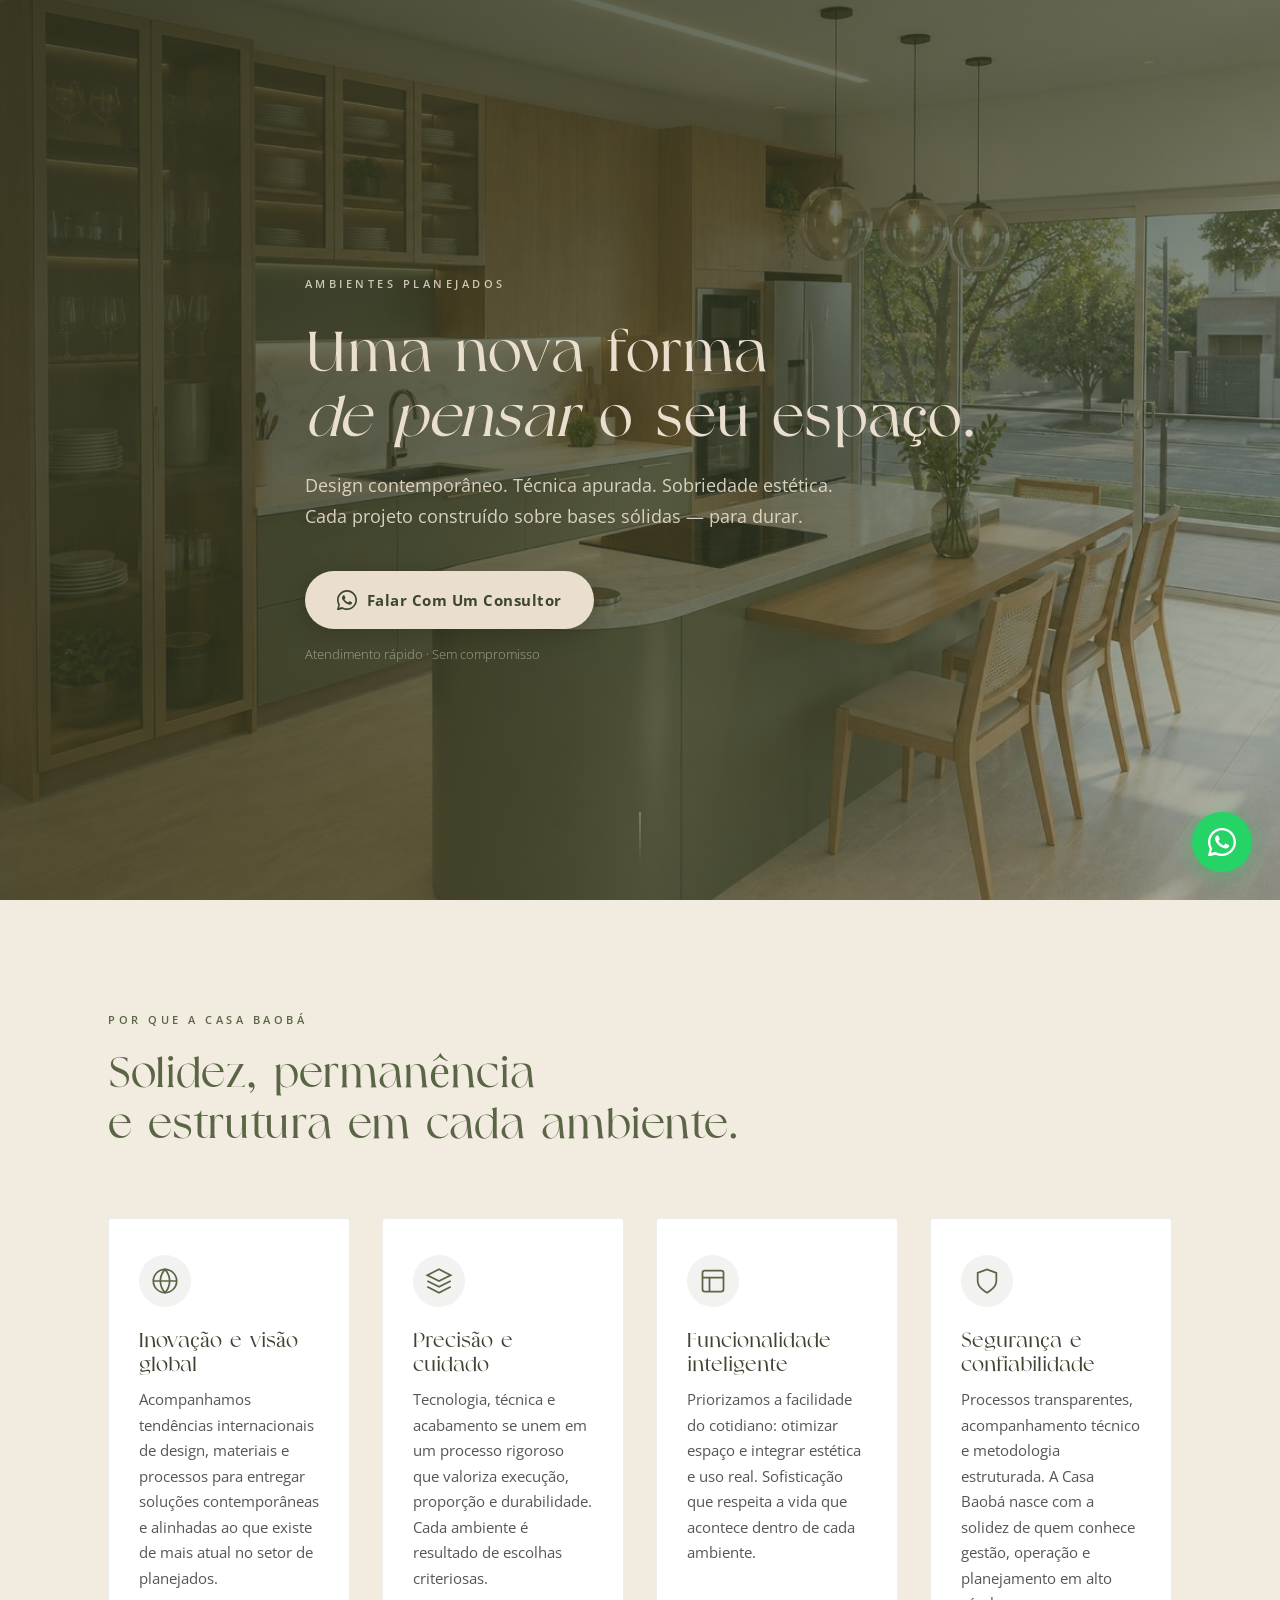
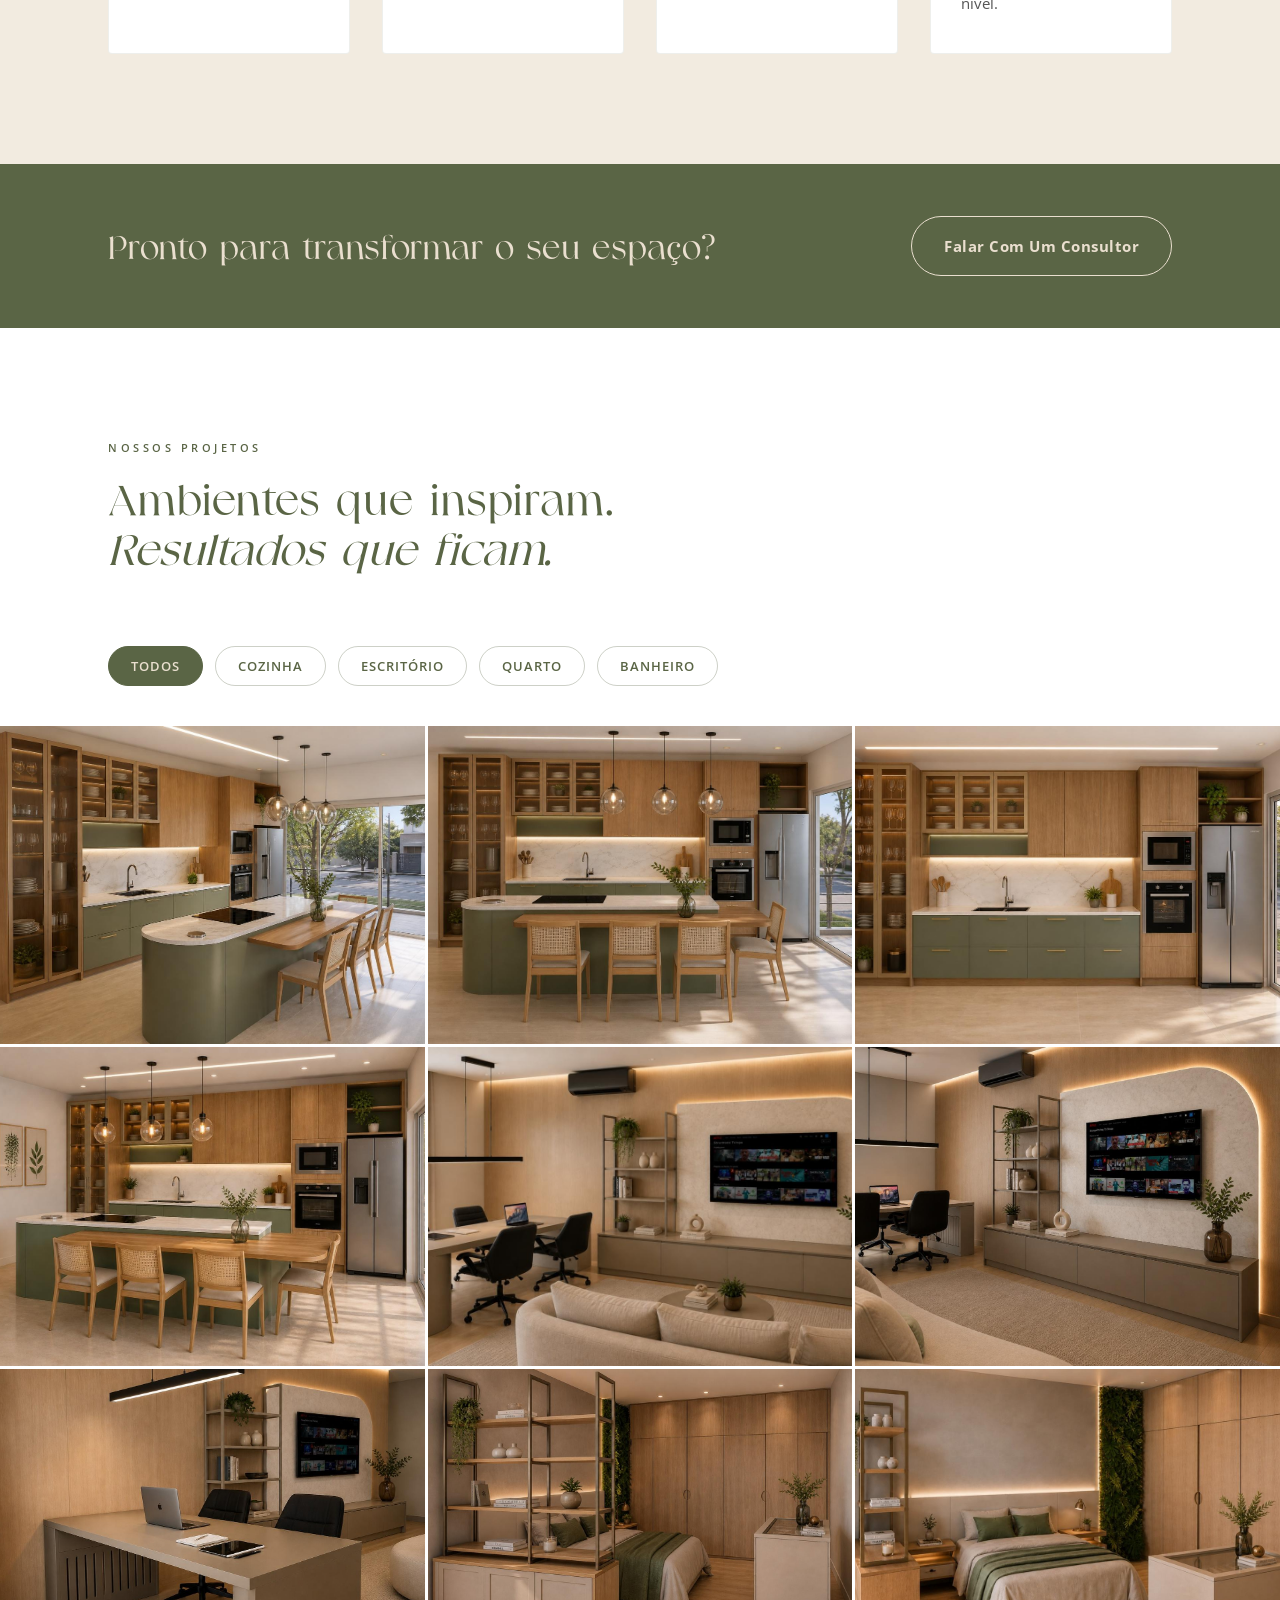
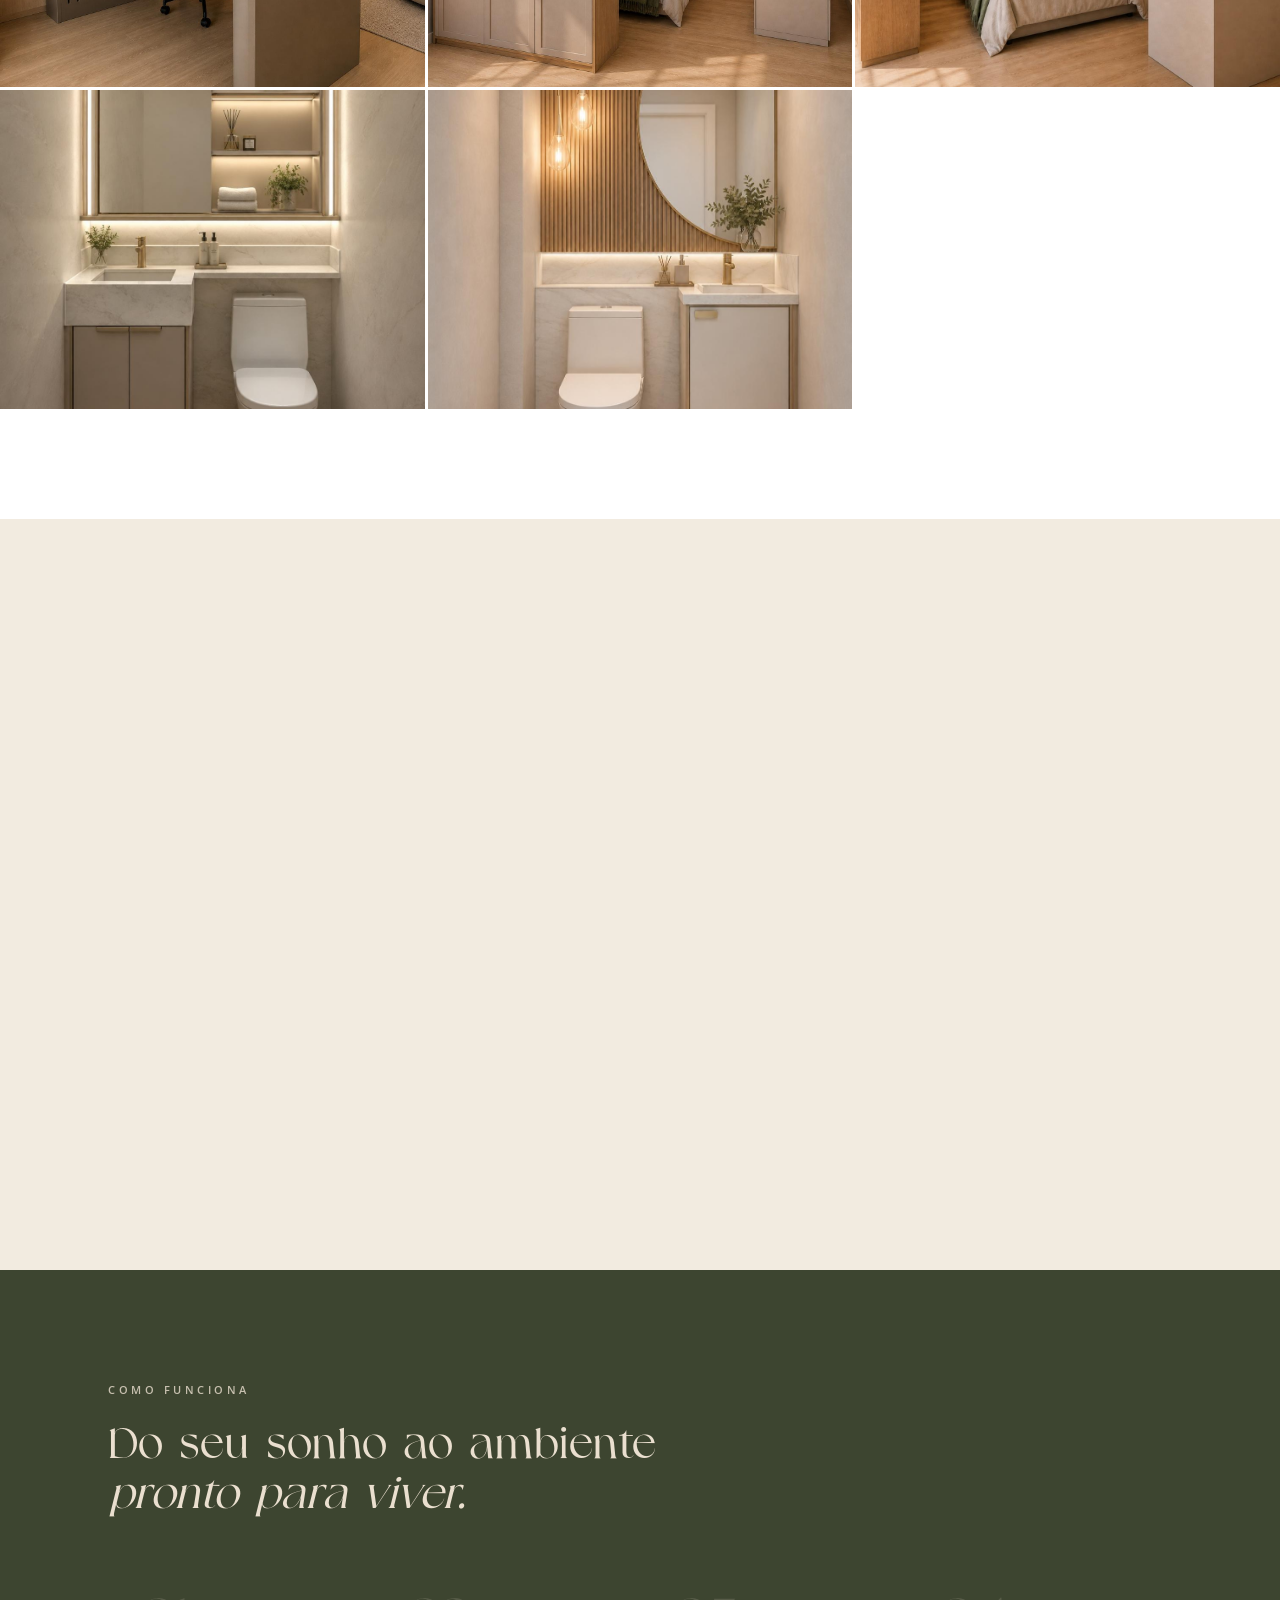
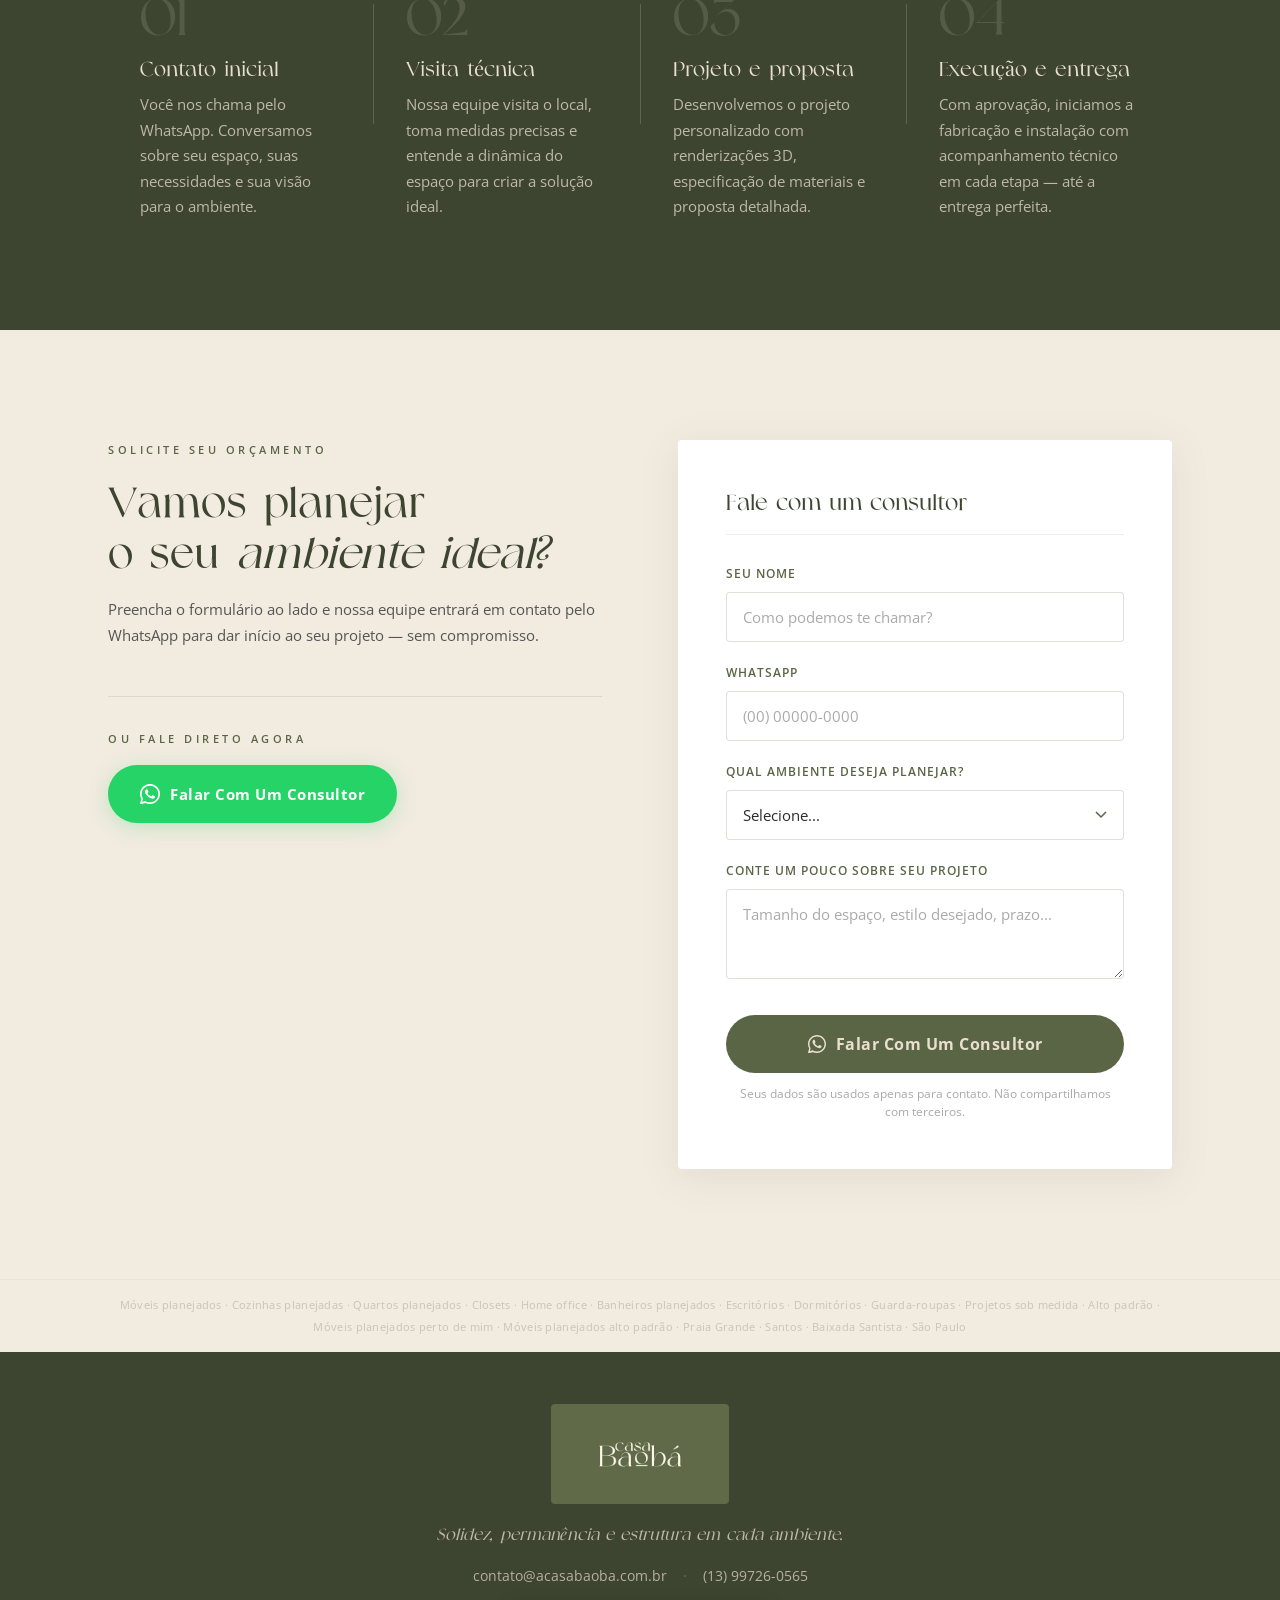
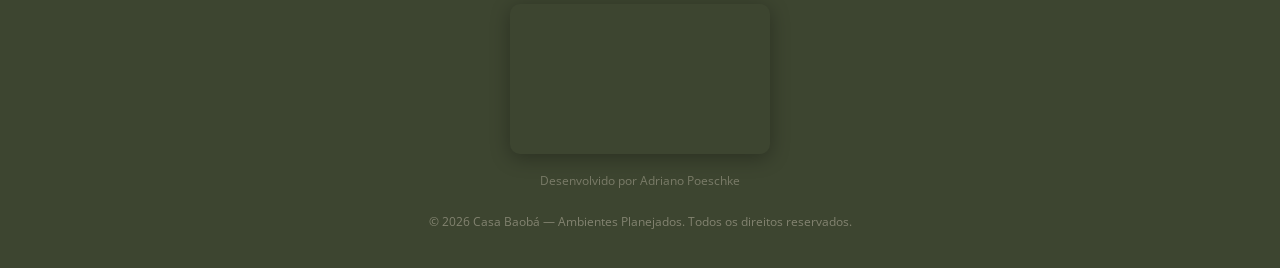
==== commit 54752a2f: "Atualiza saudação WhatsApp, adiciona mapa no rodapé - Mensagem WA: 'Olá, vim pelo site e quero um or" ====
--- a/index.html
+++ b/index.html
@@ -124,7 +124,7 @@
       <span class="label-uppercase hero__label">Ambientes Planejados</span>
       <h1 class="hero__title">Uma nova forma<br><em>de pensar</em> o seu espaço.</h1>
       <p class="hero__sub">Design contemporâneo. Técnica apurada. Sobriedade estética.<br>Cada projeto construído sobre bases sólidas — para durar.</p>
-      <a href="https://wa.me/5513997260565?text=Ol%C3%A1%20Casa%20Baob%C3%A1%2C%20vim%20pelo%20an%C3%BAncio%20e%20quero%20um%20or%C3%A7amento." class="btn-cta btn-cta--hero" target="_blank" rel="noopener">
+      <a href="https://wa.me/5513997260565?text=Ol%C3%A1%2C%20vim%20pelo%20site%20e%20quero%20um%20or%C3%A7amento" class="btn-cta btn-cta--hero" target="_blank" rel="noopener">
         <svg width="20" height="20" viewBox="0 0 24 24" fill="currentColor"><path d="M17.472 14.382c-.297-.149-1.758-.867-2.03-.967-.273-.099-.471-.148-.67.15-.197.297-.767.966-.94 1.164-.173.199-.347.223-.644.075-.297-.15-1.255-.463-2.39-1.475-.883-.788-1.48-1.761-1.653-2.059-.173-.297-.018-.458.13-.606.134-.133.298-.347.446-.52.149-.174.198-.298.298-.497.099-.198.05-.371-.025-.52-.075-.149-.669-1.612-.916-2.207-.242-.579-.487-.5-.669-.51-.173-.008-.371-.01-.57-.01-.198 0-.52.074-.792.372-.272.297-1.04 1.016-1.04 2.479 0 1.462 1.065 2.875 1.213 3.074.149.198 2.096 3.2 5.077 4.487.709.306 1.262.489 1.694.625.712.227 1.36.195 1.871.118.571-.085 1.758-.719 2.006-1.413.248-.694.248-1.289.173-1.413-.074-.124-.272-.198-.57-.347z"/><path d="M12 0C5.373 0 0 5.373 0 12c0 2.127.558 4.126 1.533 5.86L.057 23.428a.75.75 0 0 0 .916.916l5.568-1.476A11.952 11.952 0 0 0 12 24c6.627 0 12-5.373 12-12S18.627 0 12 0zm0 22c-1.907 0-3.693-.528-5.217-1.448l-.374-.222-3.878 1.028 1.028-3.772-.241-.389A9.96 9.96 0 0 1 2 12C2 6.477 6.477 2 12 2s10 4.477 10 10-4.477 10-10 10z"/></svg>
         Falar Com Um Consultor
       </a>
@@ -186,7 +186,7 @@
   <section class="cta-intermediaria">
     <div class="container cta-intermediaria__inner">
       <p class="cta-intermediaria__text">Pronto para transformar o seu espaço?</p>
-      <a href="https://wa.me/5513997260565?text=Ol%C3%A1%20Casa%20Baob%C3%A1%2C%20vim%20pelo%20an%C3%BAncio%20e%20quero%20um%20or%C3%A7amento." class="btn-cta btn-cta--outline" target="_blank" rel="noopener">
+      <a href="https://wa.me/5513997260565?text=Ol%C3%A1%2C%20vim%20pelo%20site%20e%20quero%20um%20or%C3%A7amento" class="btn-cta btn-cta--outline" target="_blank" rel="noopener">
         Falar Com Um Consultor
       </a>
     </div>
@@ -369,7 +369,7 @@
         <p>Preencha o formulário ao lado e nossa equipe entrará em contato pelo WhatsApp para dar início ao seu projeto — sem compromisso.</p>
         <div class="formulario__contato-direto">
           <p class="label-uppercase">Ou fale direto agora</p>
-          <a href="https://wa.me/5513997260565?text=Ol%C3%A1%20Casa%20Baob%C3%A1%2C%20vim%20pelo%20an%C3%BAncio%20e%20quero%20um%20or%C3%A7amento." class="btn-cta btn-cta--wpp" target="_blank" rel="noopener">
+          <a href="https://wa.me/5513997260565?text=Ol%C3%A1%2C%20vim%20pelo%20site%20e%20quero%20um%20or%C3%A7amento" class="btn-cta btn-cta--wpp" target="_blank" rel="noopener">
             <svg width="20" height="20" viewBox="0 0 24 24" fill="currentColor"><path d="M17.472 14.382c-.297-.149-1.758-.867-2.03-.967-.273-.099-.471-.148-.67.15-.197.297-.767.966-.94 1.164-.173.199-.347.223-.644.075-.297-.15-1.255-.463-2.39-1.475-.883-.788-1.48-1.761-1.653-2.059-.173-.297-.018-.458.13-.606.134-.133.298-.347.446-.52.149-.174.198-.298.298-.497.099-.198.05-.371-.025-.52-.075-.149-.669-1.612-.916-2.207-.242-.579-.487-.5-.669-.51-.173-.008-.371-.01-.57-.01-.198 0-.52.074-.792.372-.272.297-1.04 1.016-1.04 2.479 0 1.462 1.065 2.875 1.213 3.074.149.198 2.096 3.2 5.077 4.487.709.306 1.262.489 1.694.625.712.227 1.36.195 1.871.118.571-.085 1.758-.719 2.006-1.413.248-.694.248-1.289.173-1.413-.074-.124-.272-.198-.57-.347z"/><path d="M12 0C5.373 0 0 5.373 0 12c0 2.127.558 4.126 1.533 5.86L.057 23.428a.75.75 0 0 0 .916.916l5.568-1.476A11.952 11.952 0 0 0 12 24c6.627 0 12-5.373 12-12S18.627 0 12 0zm0 22c-1.907 0-3.693-.528-5.217-1.448l-.374-.222-3.878 1.028 1.028-3.772-.241-.389A9.96 9.96 0 0 1 2 12C2 6.477 6.477 2 12 2s10 4.477 10 10-4.477 10-10 10z"/></svg>
             Falar Com Um Consultor
           </a>
@@ -432,8 +432,21 @@
       <div class="footer__links">
         <a href="mailto:contato@acasabaoba.com.br">contato@acasabaoba.com.br</a>
         <span>·</span>
-        <a href="https://wa.me/5513997260565" target="_blank" rel="noopener">(13) 99726-0565</a>
-      </div>
+        <a href="https://wa.me/5513997260565?text=Ol%C3%A1%2C%20vim%20pelo%20site%20e%20quero%20um%20or%C3%A7amento" target="_blank" rel="noopener">(13) 99726-0565</a>
+      </div>
+
+      <!-- Mapa -->
+      <div class="footer__map-wrap">
+        <a href="https://maps.app.goo.gl/qVEHoG3jvBcU9EEr5" target="_blank" rel="noopener" class="footer__map-link" aria-label="Ver localização no Google Maps"></a>
+        <iframe
+          class="footer__map"
+          src="https://maps.google.com/maps?q=Praia+Grande,SP,Brasil&z=13&output=embed"
+          loading="lazy"
+          title="Localização Casa Baobá — Praia Grande SP"
+          allowfullscreen>
+        </iframe>
+      </div>
+
       <p class="footer__dev">Desenvolvido por <a href="https://wa.me/5541998362692?text=Vi%20seu%20site%20e%20preciso%20de%20um%20or%C3%A7amento" target="_blank" rel="noopener">Adriano Poeschke</a></p>
       <p class="footer__copy">© 2026 Casa Baobá — Ambientes Planejados. Todos os direitos reservados.</p>
     </div>
@@ -442,7 +455,7 @@
   <!-- ═══════════════════════════════════════════
        BOTÃO FLUTUANTE WHATSAPP
   ═══════════════════════════════════════════ -->
-  <a href="https://wa.me/5513997260565?text=Ol%C3%A1%20Casa%20Baob%C3%A1%2C%20vim%20pelo%20an%C3%BAncio%20e%20quero%20um%20or%C3%A7amento."
+  <a href="https://wa.me/5513997260565?text=Ol%C3%A1%2C%20vim%20pelo%20site%20e%20quero%20um%20or%C3%A7amento"
      class="whatsapp-float"
      target="_blank"
      rel="noopener"
--- a/style.css
+++ b/style.css
@@ -726,6 +726,30 @@
 .footer__links a:hover { opacity: 1; text-decoration: underline; }
 .footer__links span { opacity: 0.4; }
 
+.footer__map-wrap {
+  position: relative;
+  width: 260px;
+  height: 150px;
+  border-radius: 10px;
+  overflow: hidden;
+  box-shadow: 0 4px 20px rgba(0,0,0,0.3);
+}
+
+.footer__map-link {
+  position: absolute;
+  inset: 0;
+  z-index: 2;
+  cursor: pointer;
+}
+
+.footer__map {
+  width: 100%;
+  height: 100%;
+  border: none;
+  pointer-events: none;
+  filter: grayscale(20%) contrast(1.05);
+}
+
 .footer__dev {
   font-size: 12px;
   color: var(--areia-quente);
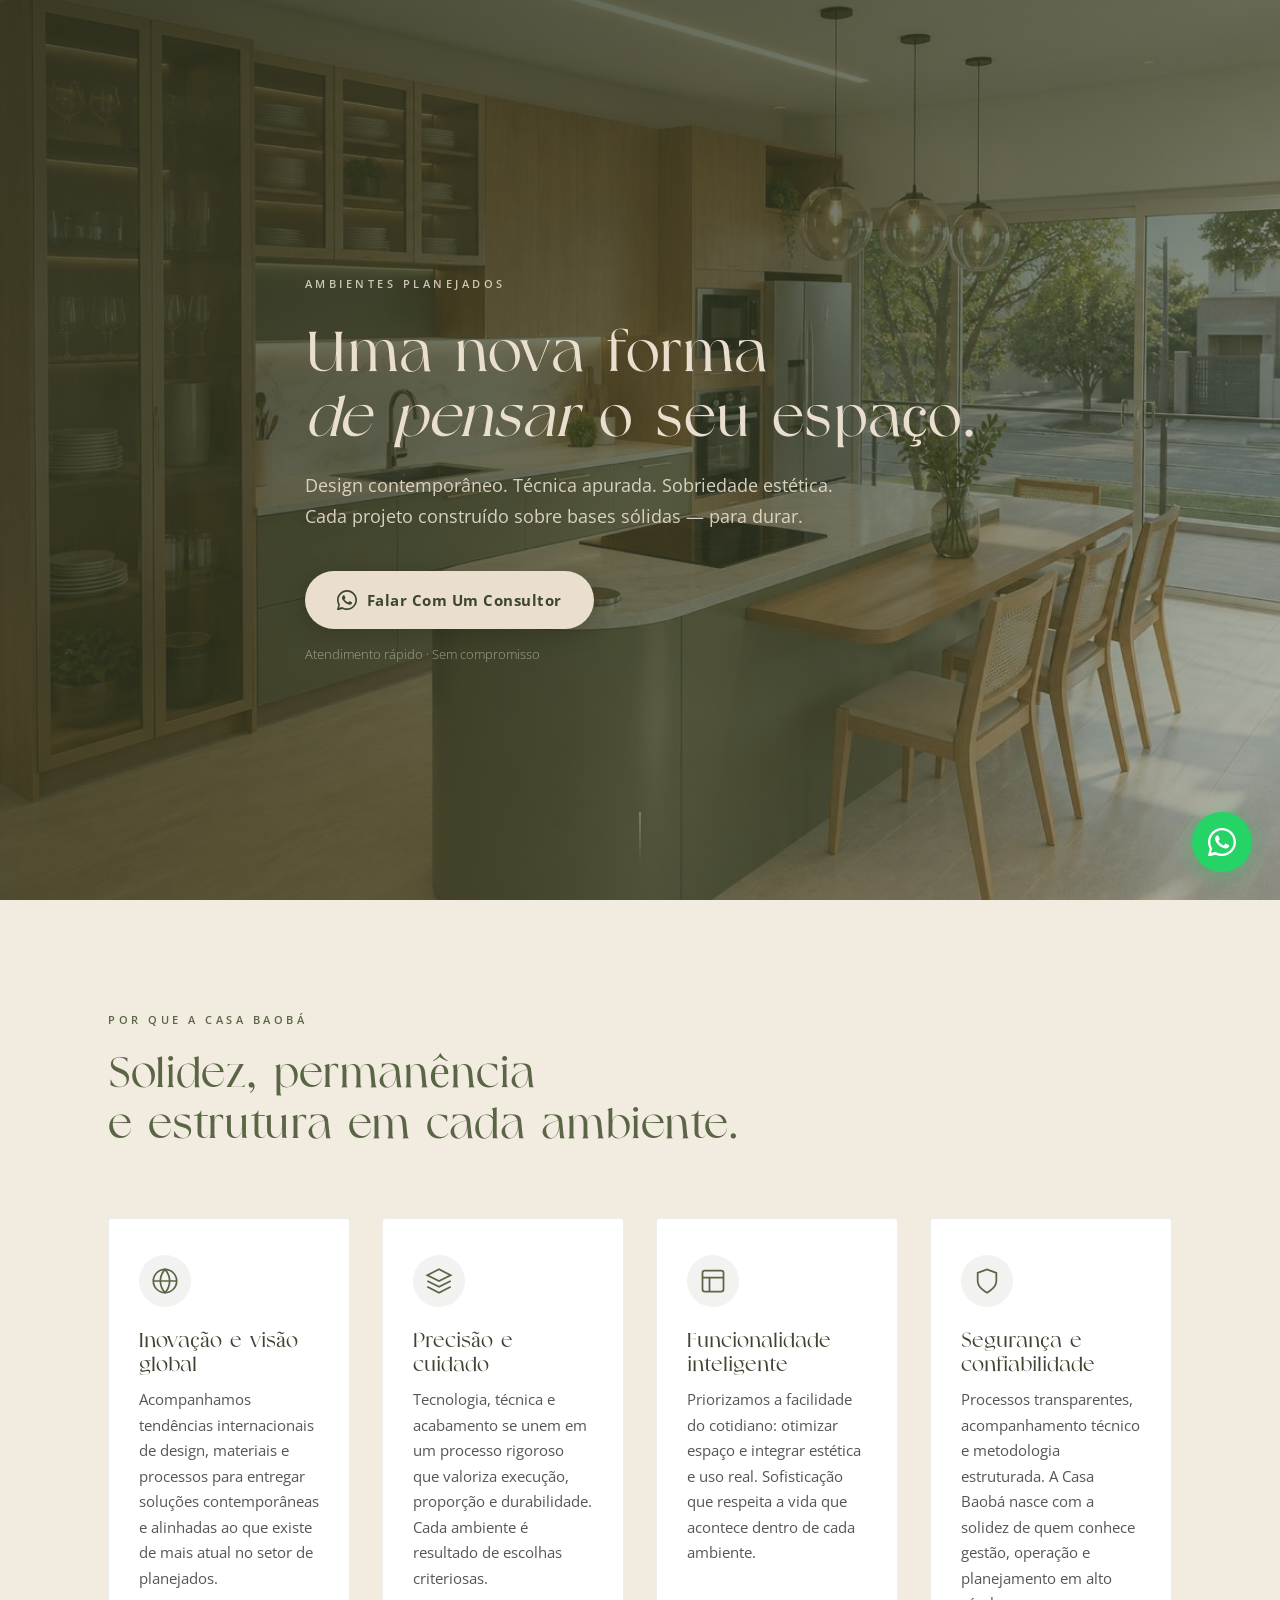
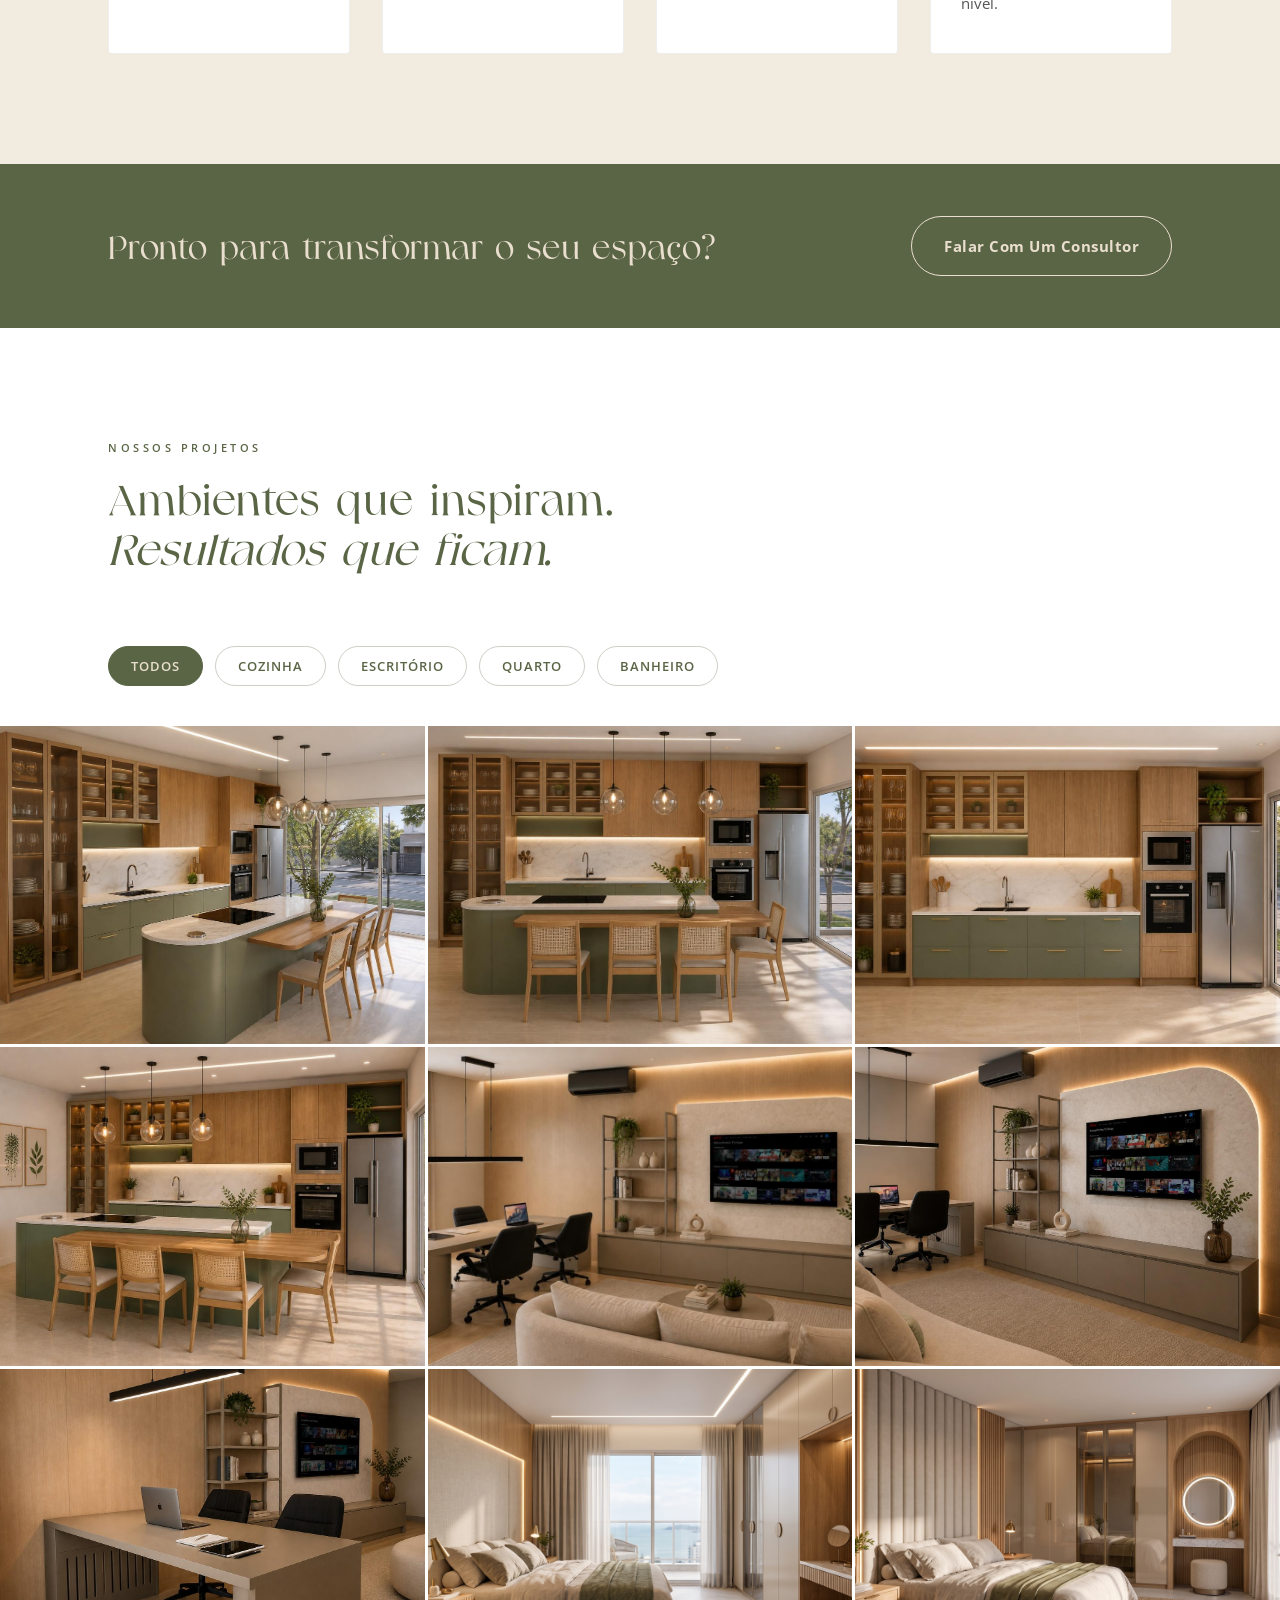
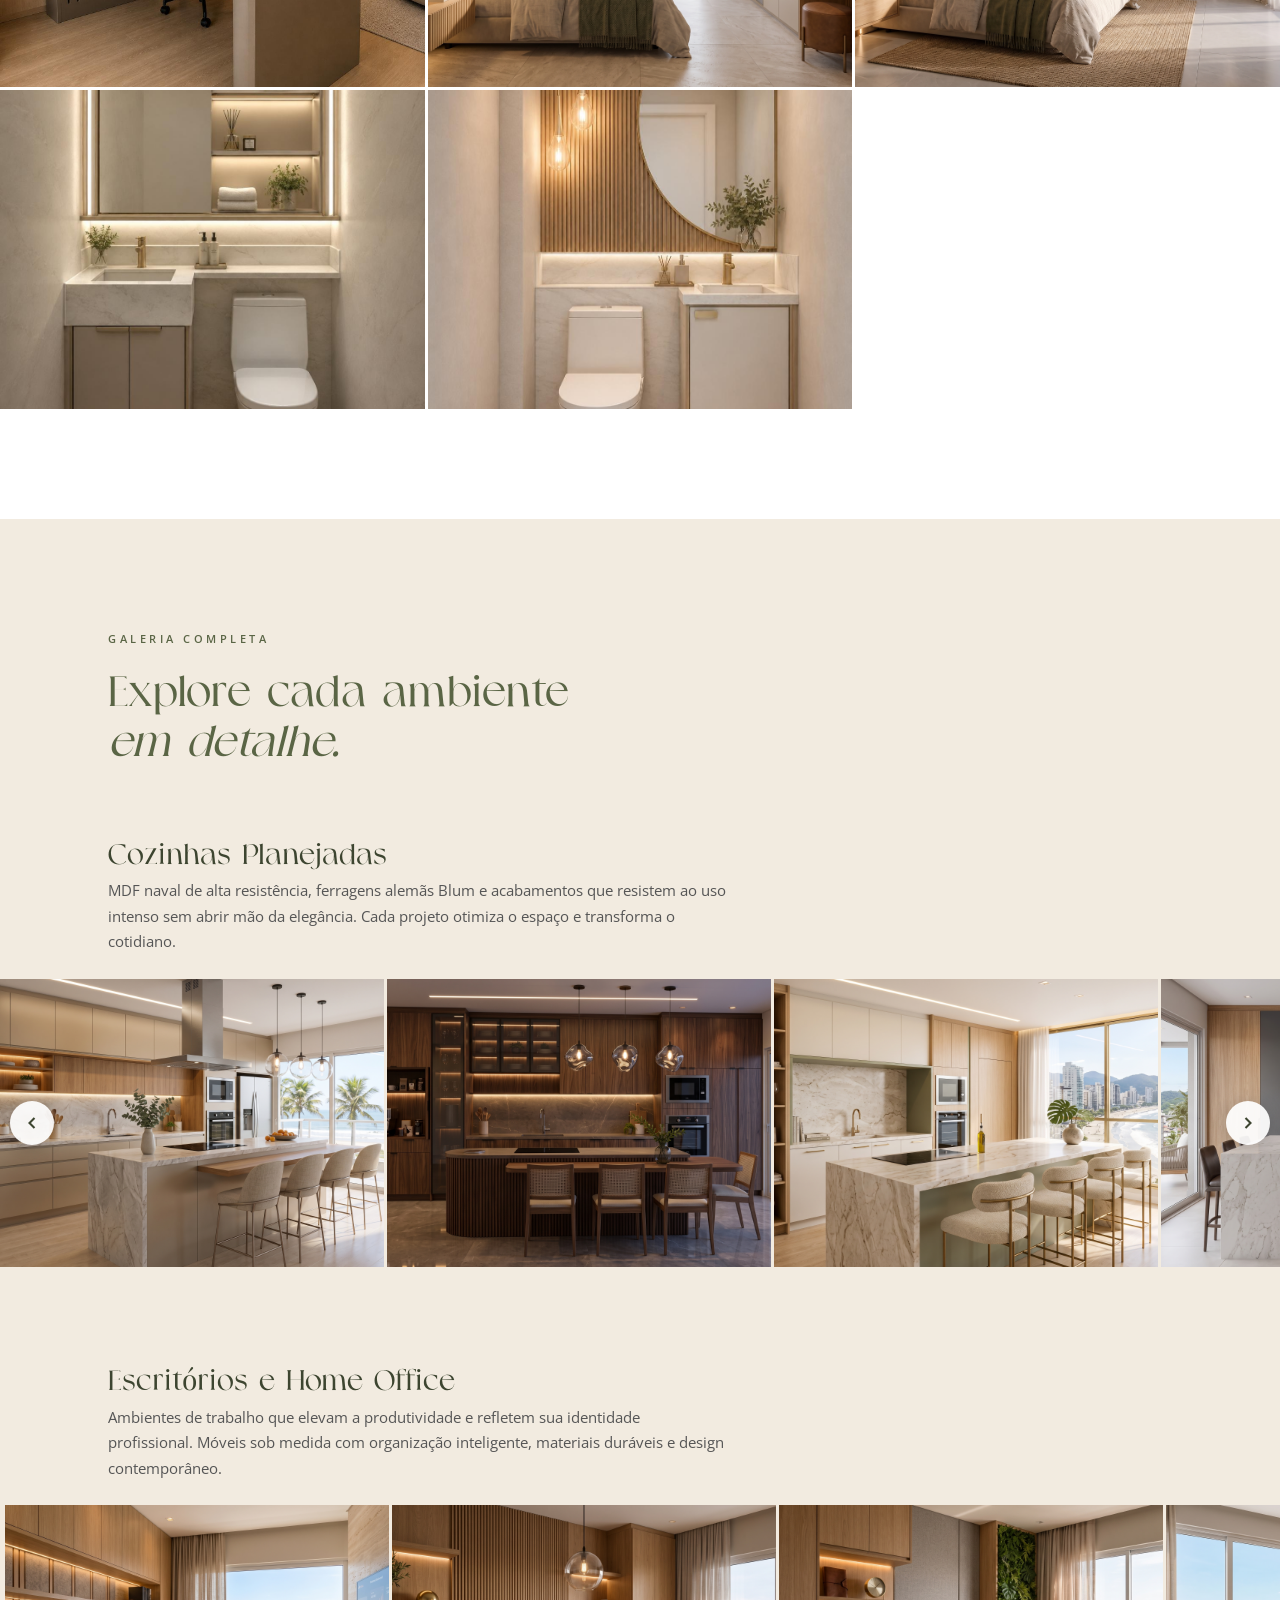
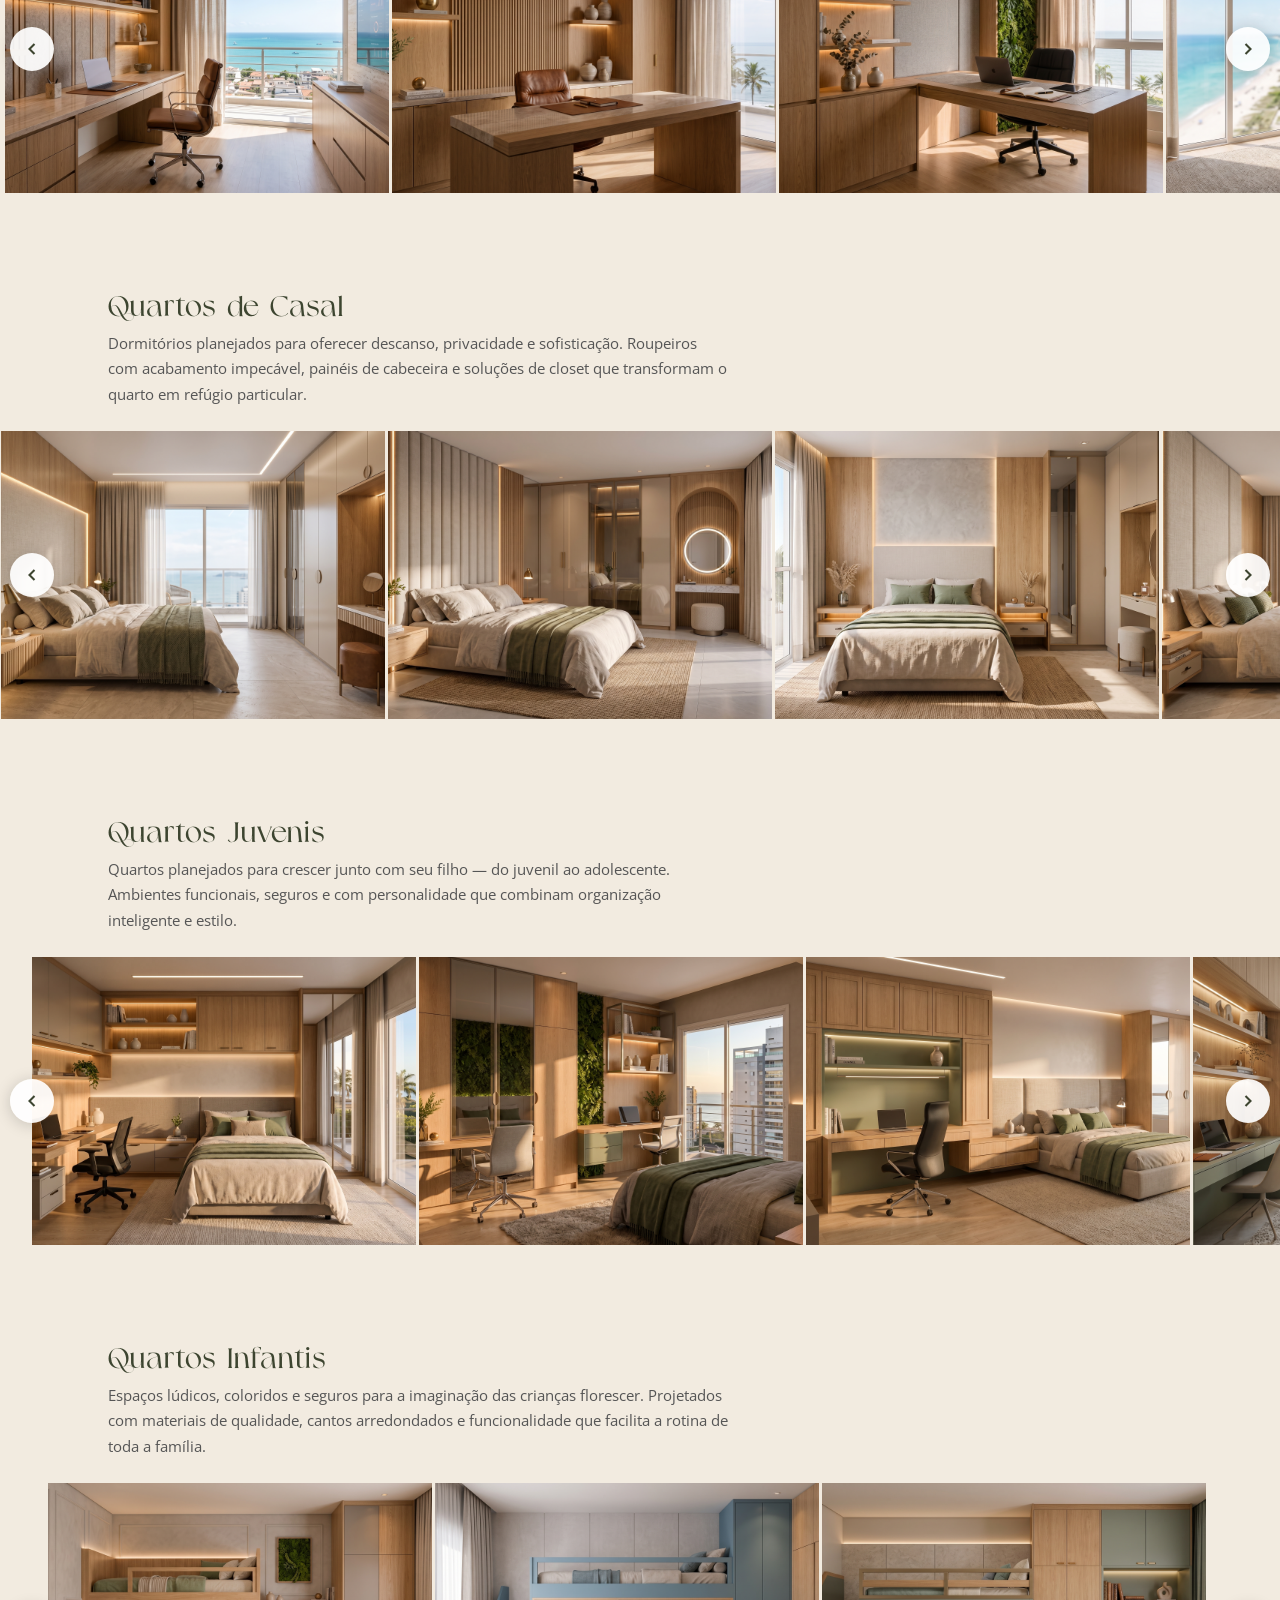
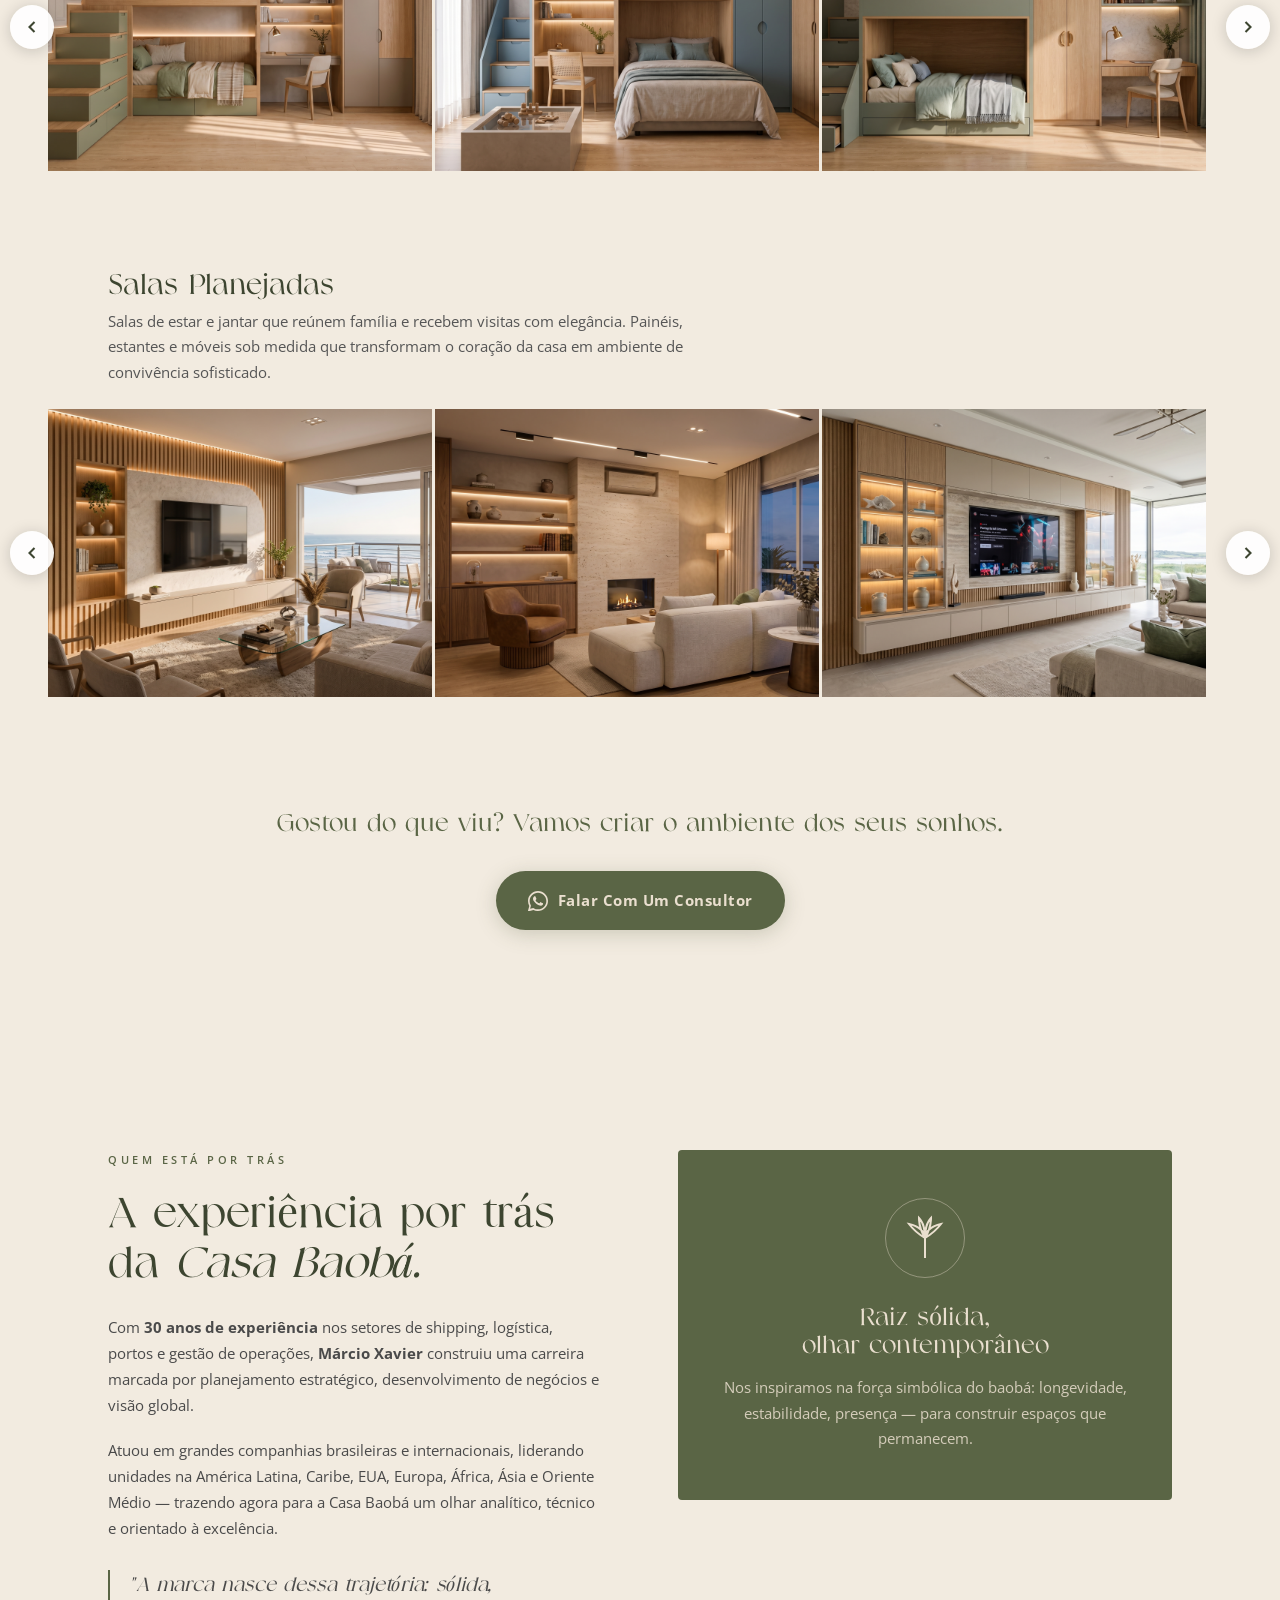
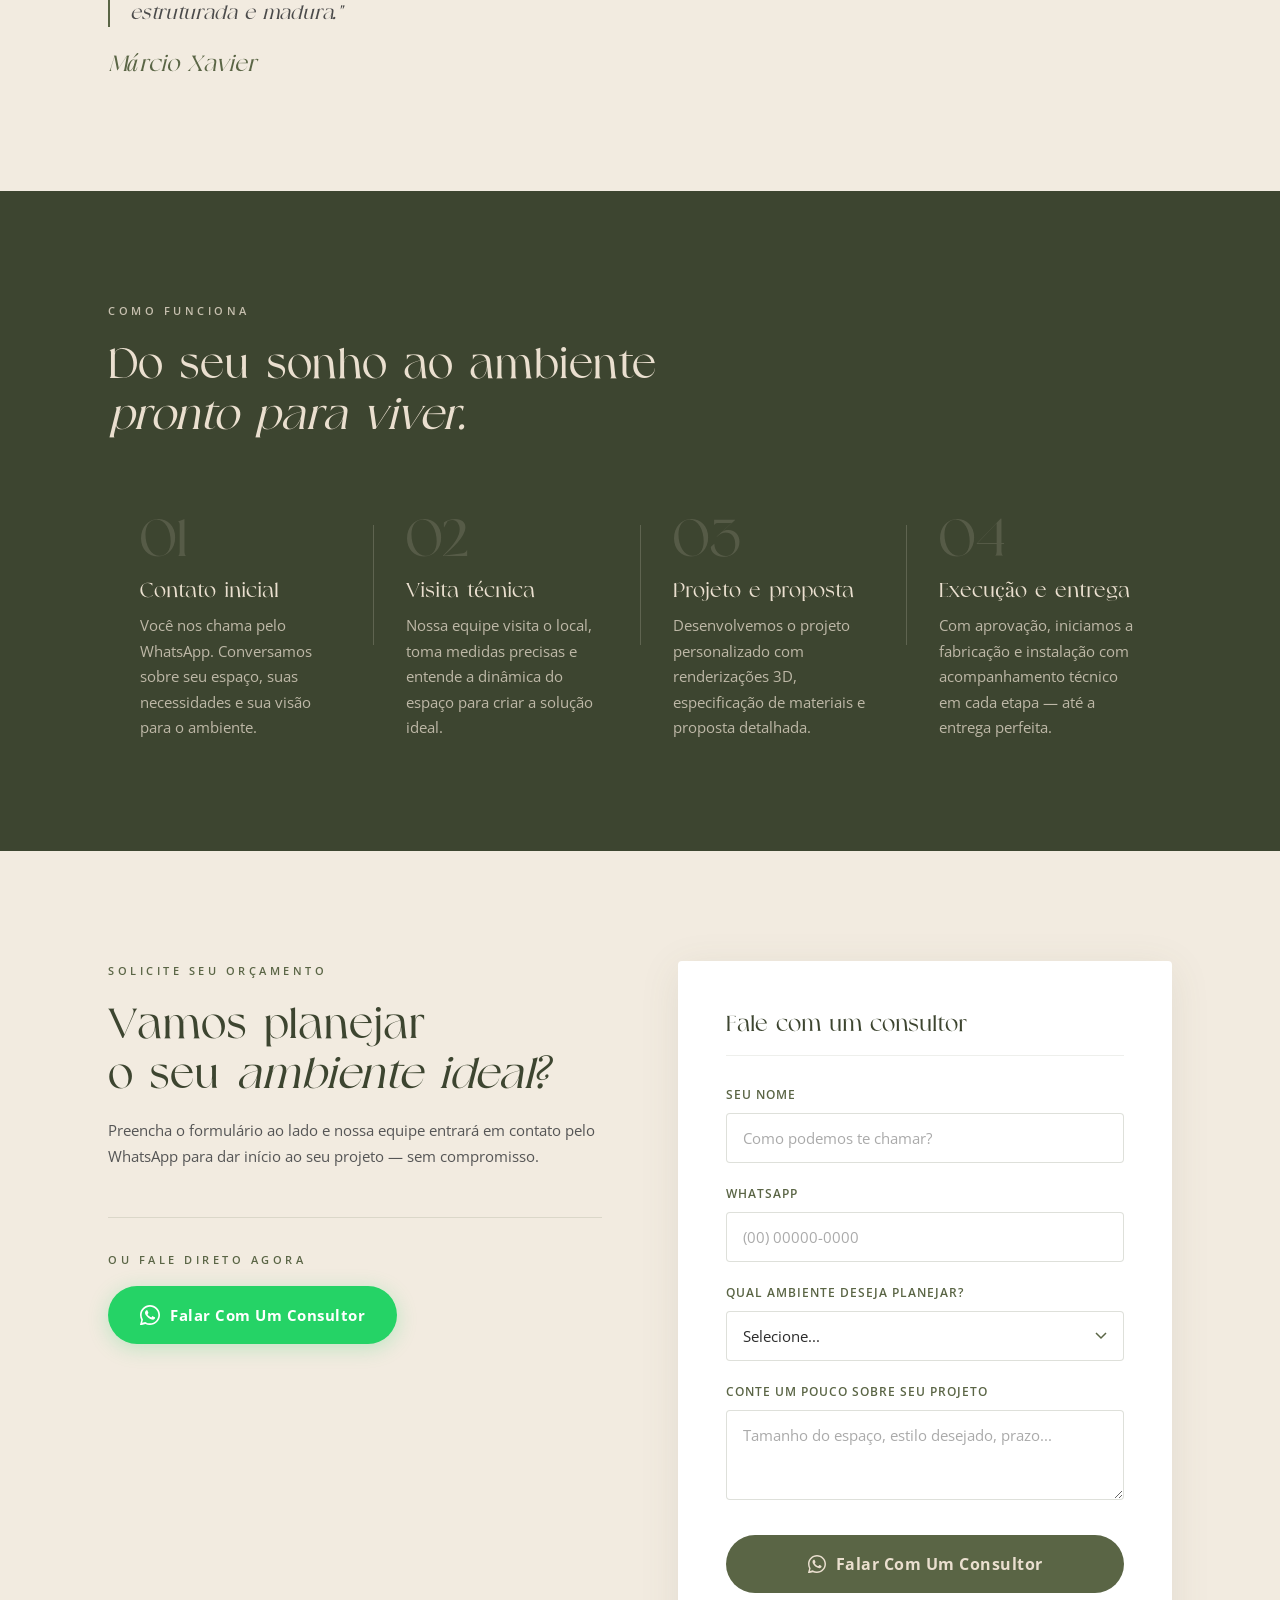
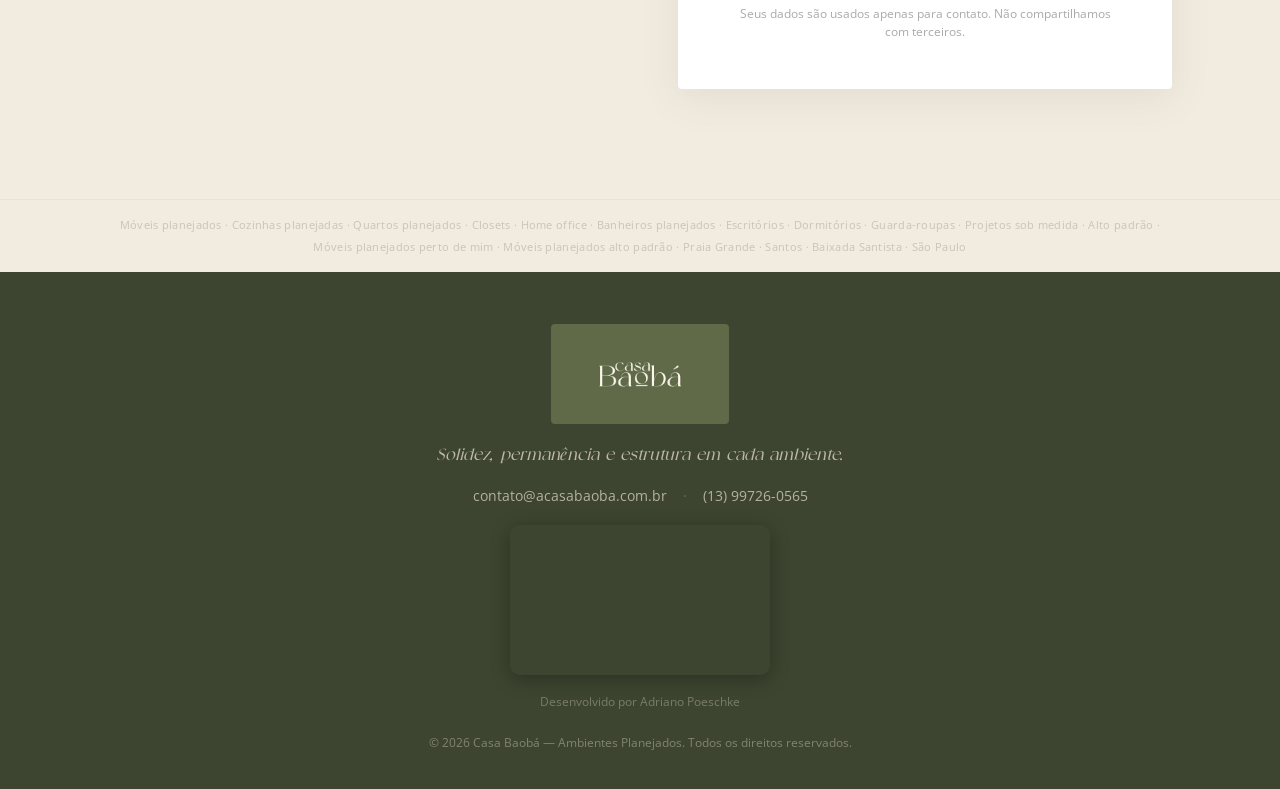
==== commit ab907570: "Adiciona seção Galeria com carrosséis por ambiente (51 imagens) - Renomeia QUARTO CASAL/FILHO/INFANT" ====
--- a/index.html
+++ b/index.html
@@ -25,8 +25,9 @@
   <meta property="og:locale" content="pt_BR" />
   <meta property="og:title" content="Casa Baobá — Ambientes Planejados" />
   <meta property="og:description" content="Design contemporâneo e técnica apurada em ambientes planejados. Atendemos Praia Grande, Baixada Santista e São Paulo." />
-  <meta property="og:url" content="https://casa-baoba-lp.vercel.app" />
-  <meta property="og:image" content="https://casa-baoba-lp.vercel.app/images/COZINHA/1.jpeg" />
+  <meta property="og:url" content="https://www.acasabaoba.com.br" />
+  <meta property="og:image" content="https://www.acasabaoba.com.br/images/COZINHA/1.jpeg" />
+  <link rel="canonical" href="https://www.acasabaoba.com.br/" />
 
   <!-- Schema.org: LocalBusiness -->
   <script type="application/ld+json">
@@ -35,7 +36,7 @@
     "@type": "LocalBusiness",
     "name": "Casa Baobá",
     "description": "Ambientes planejados com design contemporâneo, técnica apurada e sobriedade estética.",
-    "url": "https://casa-baoba-lp.vercel.app",
+    "url": "https://www.acasabaoba.com.br",
     "telephone": "+55-13-99726-0565",
     "address": {
       "@type": "PostalAddress",
@@ -124,7 +125,7 @@
       <span class="label-uppercase hero__label">Ambientes Planejados</span>
       <h1 class="hero__title">Uma nova forma<br><em>de pensar</em> o seu espaço.</h1>
       <p class="hero__sub">Design contemporâneo. Técnica apurada. Sobriedade estética.<br>Cada projeto construído sobre bases sólidas — para durar.</p>
-      <a href="https://wa.me/5513997260565?text=Ol%C3%A1%2C%20vim%20pelo%20site%20e%20quero%20um%20or%C3%A7amento" class="btn-cta btn-cta--hero" target="_blank" rel="noopener">
+      <a href="https://wa.me/5513997260565?text=Vim%20do%20site%20gostaria%20de%20falar%20com%20um%20consultor" class="btn-cta btn-cta--hero" target="_blank" rel="noopener">
         <svg width="20" height="20" viewBox="0 0 24 24" fill="currentColor"><path d="M17.472 14.382c-.297-.149-1.758-.867-2.03-.967-.273-.099-.471-.148-.67.15-.197.297-.767.966-.94 1.164-.173.199-.347.223-.644.075-.297-.15-1.255-.463-2.39-1.475-.883-.788-1.48-1.761-1.653-2.059-.173-.297-.018-.458.13-.606.134-.133.298-.347.446-.52.149-.174.198-.298.298-.497.099-.198.05-.371-.025-.52-.075-.149-.669-1.612-.916-2.207-.242-.579-.487-.5-.669-.51-.173-.008-.371-.01-.57-.01-.198 0-.52.074-.792.372-.272.297-1.04 1.016-1.04 2.479 0 1.462 1.065 2.875 1.213 3.074.149.198 2.096 3.2 5.077 4.487.709.306 1.262.489 1.694.625.712.227 1.36.195 1.871.118.571-.085 1.758-.719 2.006-1.413.248-.694.248-1.289.173-1.413-.074-.124-.272-.198-.57-.347z"/><path d="M12 0C5.373 0 0 5.373 0 12c0 2.127.558 4.126 1.533 5.86L.057 23.428a.75.75 0 0 0 .916.916l5.568-1.476A11.952 11.952 0 0 0 12 24c6.627 0 12-5.373 12-12S18.627 0 12 0zm0 22c-1.907 0-3.693-.528-5.217-1.448l-.374-.222-3.878 1.028 1.028-3.772-.241-.389A9.96 9.96 0 0 1 2 12C2 6.477 6.477 2 12 2s10 4.477 10 10-4.477 10-10 10z"/></svg>
         Falar Com Um Consultor
       </a>
@@ -186,7 +187,7 @@
   <section class="cta-intermediaria">
     <div class="container cta-intermediaria__inner">
       <p class="cta-intermediaria__text">Pronto para transformar o seu espaço?</p>
-      <a href="https://wa.me/5513997260565?text=Ol%C3%A1%2C%20vim%20pelo%20site%20e%20quero%20um%20or%C3%A7amento" class="btn-cta btn-cta--outline" target="_blank" rel="noopener">
+      <a href="https://wa.me/5513997260565?text=Vim%20do%20site%20gostaria%20de%20falar%20com%20um%20consultor" class="btn-cta btn-cta--outline" target="_blank" rel="noopener">
         Falar Com Um Consultor
       </a>
     </div>
@@ -260,13 +261,13 @@
 
       <!-- QUARTO -->
       <div class="portfolio-item reveal" data-categoria="quarto">
-        <img src="images/QUARTO/1.jpeg" alt="Quarto planejado — Casa Baobá" loading="lazy" />
+        <img src="images/QUARTO-CASAL/1.jpg" alt="Quarto planejado — Casa Baobá" loading="lazy" />
         <div class="portfolio-item__overlay">
           <span>Quarto Planejado</span>
         </div>
       </div>
       <div class="portfolio-item reveal" data-categoria="quarto">
-        <img src="images/QUARTO/2.jpeg" alt="Dormitório planejado completo" loading="lazy" />
+        <img src="images/QUARTO-CASAL/2.jpg" alt="Dormitório planejado completo" loading="lazy" />
         <div class="portfolio-item__overlay">
           <span>Dormitório Completo</span>
         </div>
@@ -286,6 +287,172 @@
         </div>
       </div>
 
+    </div>
+  </section>
+
+  <!-- ═══════════════════════════════════════════
+       GALERIA POR AMBIENTE — CARROSSÉIS
+  ═══════════════════════════════════════════ -->
+  <section class="projetos" id="galeria">
+    <div class="container projetos__intro">
+      <span class="label-uppercase section-label">Galeria Completa</span>
+      <h2 class="section-title">Explore cada ambiente<br><em>em detalhe.</em></h2>
+    </div>
+
+    <!-- ── COZINHAS ── -->
+    <div class="projeto-bloco">
+      <div class="container">
+        <div class="projeto-bloco__header">
+          <h3>Cozinhas Planejadas</h3>
+          <p>MDF naval de alta resistência, ferragens alemãs Blum e acabamentos que resistem ao uso intenso sem abrir mão da elegância. Cada projeto otimiza o espaço e transforma o cotidiano.</p>
+        </div>
+      </div>
+      <div class="carousel" data-carousel>
+        <button type="button" class="carousel__btn carousel__btn--prev" aria-label="Anterior"><svg width="20" height="20" viewBox="0 0 24 24" fill="none" stroke="currentColor" stroke-width="2.5"><polyline points="15 18 9 12 15 6"/></svg></button>
+        <div class="carousel__track">
+          <div class="carousel__item"><img src="images/COZINHA/1.jpg" alt="Cozinha planejada moderna — Casa Baobá" loading="lazy"/></div>
+          <div class="carousel__item"><img src="images/COZINHA/2.jpg" alt="Cozinha planejada com acabamento fosco" loading="lazy"/></div>
+          <div class="carousel__item"><img src="images/COZINHA/3.jpg" alt="Cozinha integrada com sala de jantar" loading="lazy"/></div>
+          <div class="carousel__item"><img src="images/COZINHA/4.jpg" alt="Cozinha com ilha central planejada" loading="lazy"/></div>
+          <div class="carousel__item"><img src="images/COZINHA/6.jpg" alt="Cozinha planejada contemporânea" loading="lazy"/></div>
+          <div class="carousel__item"><img src="images/COZINHA/7.jpg" alt="Cozinha com armários superiores planejados" loading="lazy"/></div>
+          <div class="carousel__item"><img src="images/COZINHA/8.jpg" alt="Cozinha sob medida com bancada em pedra" loading="lazy"/></div>
+          <div class="carousel__item"><img src="images/COZINHA/9.jpg" alt="Cozinha planejada estilo americano" loading="lazy"/></div>
+          <div class="carousel__item"><img src="images/COZINHA/10.jpg" alt="Cozinha de alto padrão planejada" loading="lazy"/></div>
+          <div class="carousel__item"><img src="images/COZINHA/11.jpg" alt="Cozinha planejada com nichos decorativos" loading="lazy"/></div>
+          <div class="carousel__item"><img src="images/COZINHA/12.jpg" alt="Cozinha moderna com armários planejados" loading="lazy"/></div>
+          <div class="carousel__item"><img src="images/COZINHA/13.jpg" alt="Cozinha planejada com acabamento brilhante" loading="lazy"/></div>
+          <div class="carousel__item"><img src="images/COZINHA/14.jpg" alt="Cozinha sob medida para apartamento" loading="lazy"/></div>
+          <div class="carousel__item"><img src="images/COZINHA/15.jpg" alt="Cozinha planejada funcional e estilosa" loading="lazy"/></div>
+          <div class="carousel__item"><img src="images/COZINHA/16.jpg" alt="Cozinha planejada com design contemporâneo" loading="lazy"/></div>
+        </div>
+        <button type="button" class="carousel__btn carousel__btn--next" aria-label="Próximo"><svg width="20" height="20" viewBox="0 0 24 24" fill="none" stroke="currentColor" stroke-width="2.5"><polyline points="9 18 15 12 9 6"/></svg></button>
+      </div>
+    </div>
+
+    <!-- ── ESCRITÓRIOS ── -->
+    <div class="projeto-bloco">
+      <div class="container">
+        <div class="projeto-bloco__header">
+          <h3>Escritórios e Home Office</h3>
+          <p>Ambientes de trabalho que elevam a produtividade e refletem sua identidade profissional. Móveis sob medida com organização inteligente, materiais duráveis e design contemporâneo.</p>
+        </div>
+      </div>
+      <div class="carousel" data-carousel>
+        <button type="button" class="carousel__btn carousel__btn--prev" aria-label="Anterior"><svg width="20" height="20" viewBox="0 0 24 24" fill="none" stroke="currentColor" stroke-width="2.5"><polyline points="15 18 9 12 15 6"/></svg></button>
+        <div class="carousel__track">
+          <div class="carousel__item"><img src="images/ESCRITORIO/1.jpg" alt="Escritório planejado moderno — Casa Baobá" loading="lazy"/></div>
+          <div class="carousel__item"><img src="images/ESCRITORIO/2.jpg" alt="Home office planejado com estante embutida" loading="lazy"/></div>
+          <div class="carousel__item"><img src="images/ESCRITORIO/3.jpg" alt="Escritório sob medida com painel de fundo" loading="lazy"/></div>
+          <div class="carousel__item"><img src="images/ESCRITORIO/4.jpg" alt="Home office elegante com armários planejados" loading="lazy"/></div>
+          <div class="carousel__item"><img src="images/ESCRITORIO/5.jpg" alt="Escritório planejado com mesa de trabalho integrada" loading="lazy"/></div>
+          <div class="carousel__item"><img src="images/ESCRITORIO/6.jpg" alt="Home office contemporâneo planejado" loading="lazy"/></div>
+          <div class="carousel__item"><img src="images/ESCRITORIO/7.jpg" alt="Escritório planejado de alto padrão" loading="lazy"/></div>
+          <div class="carousel__item"><img src="images/ESCRITORIO/8.jpg" alt="Home office com prateleiras e nichos planejados" loading="lazy"/></div>
+          <div class="carousel__item"><img src="images/ESCRITORIO/9.jpg" alt="Escritório compacto planejado para apartamento" loading="lazy"/></div>
+          <div class="carousel__item"><img src="images/ESCRITORIO/10.jpg" alt="Home office planejado com iluminação integrada" loading="lazy"/></div>
+          <div class="carousel__item"><img src="images/ESCRITORIO/11.jpg" alt="Escritório planejado com estante de piso ao teto" loading="lazy"/></div>
+          <div class="carousel__item"><img src="images/ESCRITORIO/12.jpg" alt="Home office com bancada em madeira planejada" loading="lazy"/></div>
+        </div>
+        <button type="button" class="carousel__btn carousel__btn--next" aria-label="Próximo"><svg width="20" height="20" viewBox="0 0 24 24" fill="none" stroke="currentColor" stroke-width="2.5"><polyline points="9 18 15 12 9 6"/></svg></button>
+      </div>
+    </div>
+
+    <!-- ── QUARTO CASAL ── -->
+    <div class="projeto-bloco">
+      <div class="container">
+        <div class="projeto-bloco__header">
+          <h3>Quartos de Casal</h3>
+          <p>Dormitórios planejados para oferecer descanso, privacidade e sofisticação. Roupeiros com acabamento impecável, painéis de cabeceira e soluções de closet que transformam o quarto em refúgio particular.</p>
+        </div>
+      </div>
+      <div class="carousel" data-carousel>
+        <button type="button" class="carousel__btn carousel__btn--prev" aria-label="Anterior"><svg width="20" height="20" viewBox="0 0 24 24" fill="none" stroke="currentColor" stroke-width="2.5"><polyline points="15 18 9 12 15 6"/></svg></button>
+        <div class="carousel__track">
+          <div class="carousel__item"><img src="images/QUARTO-CASAL/1.jpg" alt="Quarto de casal planejado — Casa Baobá" loading="lazy"/></div>
+          <div class="carousel__item"><img src="images/QUARTO-CASAL/2.jpg" alt="Dormitório de casal com roupeiro embutido" loading="lazy"/></div>
+          <div class="carousel__item"><img src="images/QUARTO-CASAL/3.jpg" alt="Quarto casal com painel de cabeceira planejado" loading="lazy"/></div>
+          <div class="carousel__item"><img src="images/QUARTO-CASAL/4.jpg" alt="Quarto de casal moderno com closet" loading="lazy"/></div>
+          <div class="carousel__item"><img src="images/QUARTO-CASAL/5.jpg" alt="Dormitório casal com guarda-roupa planejado" loading="lazy"/></div>
+          <div class="carousel__item"><img src="images/QUARTO-CASAL/6.jpg" alt="Quarto de casal contemporâneo planejado" loading="lazy"/></div>
+          <div class="carousel__item"><img src="images/QUARTO-CASAL/7.jpg" alt="Dormitório de casal com nichos e roupeiro" loading="lazy"/></div>
+          <div class="carousel__item"><img src="images/QUARTO-CASAL/8.jpg" alt="Quarto casal de alto padrão planejado" loading="lazy"/></div>
+          <div class="carousel__item"><img src="images/QUARTO-CASAL/9.jpg" alt="Dormitório com painel de cama e cabeceira" loading="lazy"/></div>
+          <div class="carousel__item"><img src="images/QUARTO-CASAL/10.jpg" alt="Quarto de casal com móveis planejados em cinza" loading="lazy"/></div>
+          <div class="carousel__item"><img src="images/QUARTO-CASAL/11.jpg" alt="Dormitório planejado com toque minimalista" loading="lazy"/></div>
+          <div class="carousel__item"><img src="images/QUARTO-CASAL/12.jpeg" alt="Quarto de casal elegante com roupeiro planejado" loading="lazy"/></div>
+          <div class="carousel__item"><img src="images/QUARTO-CASAL/13.jpeg" alt="Dormitório casal com design sofisticado" loading="lazy"/></div>
+        </div>
+        <button type="button" class="carousel__btn carousel__btn--next" aria-label="Próximo"><svg width="20" height="20" viewBox="0 0 24 24" fill="none" stroke="currentColor" stroke-width="2.5"><polyline points="9 18 15 12 9 6"/></svg></button>
+      </div>
+    </div>
+
+    <!-- ── QUARTOS JUVENIS ── -->
+    <div class="projeto-bloco">
+      <div class="container">
+        <div class="projeto-bloco__header">
+          <h3>Quartos Juvenis</h3>
+          <p>Quartos planejados para crescer junto com seu filho — do juvenil ao adolescente. Ambientes funcionais, seguros e com personalidade que combinam organização inteligente e estilo.</p>
+        </div>
+      </div>
+      <div class="carousel" data-carousel>
+        <button type="button" class="carousel__btn carousel__btn--prev" aria-label="Anterior"><svg width="20" height="20" viewBox="0 0 24 24" fill="none" stroke="currentColor" stroke-width="2.5"><polyline points="15 18 9 12 15 6"/></svg></button>
+        <div class="carousel__track">
+          <div class="carousel__item"><img src="images/QUARTO-FILHO/1.jpg" alt="Quarto juvenil planejado — Casa Baobá" loading="lazy"/></div>
+          <div class="carousel__item"><img src="images/QUARTO-FILHO/2.jpg" alt="Quarto de filho com armário e escrivaninha planejados" loading="lazy"/></div>
+          <div class="carousel__item"><img src="images/QUARTO-FILHO/3.jpg" alt="Quarto juvenil moderno com beliche planejado" loading="lazy"/></div>
+          <div class="carousel__item"><img src="images/QUARTO-FILHO/4.jpg" alt="Quarto de adolescente com móveis planejados" loading="lazy"/></div>
+          <div class="carousel__item"><img src="images/QUARTO-FILHO/5.jpg" alt="Quarto juvenil funcional com estante e cama planejada" loading="lazy"/></div>
+        </div>
+        <button type="button" class="carousel__btn carousel__btn--next" aria-label="Próximo"><svg width="20" height="20" viewBox="0 0 24 24" fill="none" stroke="currentColor" stroke-width="2.5"><polyline points="9 18 15 12 9 6"/></svg></button>
+      </div>
+    </div>
+
+    <!-- ── QUARTOS INFANTIS ── -->
+    <div class="projeto-bloco">
+      <div class="container">
+        <div class="projeto-bloco__header">
+          <h3>Quartos Infantis</h3>
+          <p>Espaços lúdicos, coloridos e seguros para a imaginação das crianças florescer. Projetados com materiais de qualidade, cantos arredondados e funcionalidade que facilita a rotina de toda a família.</p>
+        </div>
+      </div>
+      <div class="carousel" data-carousel>
+        <button type="button" class="carousel__btn carousel__btn--prev" aria-label="Anterior"><svg width="20" height="20" viewBox="0 0 24 24" fill="none" stroke="currentColor" stroke-width="2.5"><polyline points="15 18 9 12 15 6"/></svg></button>
+        <div class="carousel__track">
+          <div class="carousel__item"><img src="images/QUARTO-INFANTIL/1.jpg" alt="Quarto infantil planejado — Casa Baobá" loading="lazy"/></div>
+          <div class="carousel__item"><img src="images/QUARTO-INFANTIL/2.jpg" alt="Quarto de criança com móveis coloridos planejados" loading="lazy"/></div>
+          <div class="carousel__item"><img src="images/QUARTO-INFANTIL/3.jpg" alt="Quarto infantil seguro e funcional planejado" loading="lazy"/></div>
+        </div>
+        <button type="button" class="carousel__btn carousel__btn--next" aria-label="Próximo"><svg width="20" height="20" viewBox="0 0 24 24" fill="none" stroke="currentColor" stroke-width="2.5"><polyline points="9 18 15 12 9 6"/></svg></button>
+      </div>
+    </div>
+
+    <!-- ── SALAS ── -->
+    <div class="projeto-bloco">
+      <div class="container">
+        <div class="projeto-bloco__header">
+          <h3>Salas Planejadas</h3>
+          <p>Salas de estar e jantar que reúnem família e recebem visitas com elegância. Painéis, estantes e móveis sob medida que transformam o coração da casa em ambiente de convivência sofisticado.</p>
+        </div>
+      </div>
+      <div class="carousel" data-carousel>
+        <button type="button" class="carousel__btn carousel__btn--prev" aria-label="Anterior"><svg width="20" height="20" viewBox="0 0 24 24" fill="none" stroke="currentColor" stroke-width="2.5"><polyline points="15 18 9 12 15 6"/></svg></button>
+        <div class="carousel__track">
+          <div class="carousel__item"><img src="images/SALA/1.jpg" alt="Sala de estar planejada — Casa Baobá" loading="lazy"/></div>
+          <div class="carousel__item"><img src="images/SALA/2.jpg" alt="Sala com painel de TV e estante planejada" loading="lazy"/></div>
+          <div class="carousel__item"><img src="images/SALA/3.jpg" alt="Sala de jantar integrada com móveis planejados" loading="lazy"/></div>
+        </div>
+        <button type="button" class="carousel__btn carousel__btn--next" aria-label="Próximo"><svg width="20" height="20" viewBox="0 0 24 24" fill="none" stroke="currentColor" stroke-width="2.5"><polyline points="9 18 15 12 9 6"/></svg></button>
+      </div>
+    </div>
+
+    <!-- CTA galeria -->
+    <div class="container projetos__cta">
+      <p>Gostou do que viu? Vamos criar o ambiente dos seus sonhos.</p>
+      <a href="https://wa.me/5513997260565?text=Vim%20do%20site%20gostaria%20de%20falar%20com%20um%20consultor" class="btn-cta btn-cta--verde" target="_blank" rel="noopener">
+        <svg width="20" height="20" viewBox="0 0 24 24" fill="currentColor"><path d="M17.472 14.382c-.297-.149-1.758-.867-2.03-.967-.273-.099-.471-.148-.67.15-.197.297-.767.966-.94 1.164-.173.199-.347.223-.644.075-.297-.15-1.255-.463-2.39-1.475-.883-.788-1.48-1.761-1.653-2.059-.173-.297-.018-.458.13-.606.134-.133.298-.347.446-.52.149-.174.198-.298.298-.497.099-.198.05-.371-.025-.52-.075-.149-.669-1.612-.916-2.207-.242-.579-.487-.5-.669-.51-.173-.008-.371-.01-.57-.01-.198 0-.52.074-.792.372-.272.297-1.04 1.016-1.04 2.479 0 1.462 1.065 2.875 1.213 3.074.149.198 2.096 3.2 5.077 4.487.709.306 1.262.489 1.694.625.712.227 1.36.195 1.871.118.571-.085 1.758-.719 2.006-1.413.248-.694.248-1.289.173-1.413-.074-.124-.272-.198-.57-.347z"/><path d="M12 0C5.373 0 0 5.373 0 12c0 2.127.558 4.126 1.533 5.86L.057 23.428a.75.75 0 0 0 .916.916l5.568-1.476A11.952 11.952 0 0 0 12 24c6.627 0 12-5.373 12-12S18.627 0 12 0zm0 22c-1.907 0-3.693-.528-5.217-1.448l-.374-.222-3.878 1.028 1.028-3.772-.241-.389A9.96 9.96 0 0 1 2 12C2 6.477 6.477 2 12 2s10 4.477 10 10-4.477 10-10 10z"/></svg>
+        Falar Com Um Consultor
+      </a>
     </div>
   </section>
 
@@ -369,7 +536,7 @@
         <p>Preencha o formulário ao lado e nossa equipe entrará em contato pelo WhatsApp para dar início ao seu projeto — sem compromisso.</p>
         <div class="formulario__contato-direto">
           <p class="label-uppercase">Ou fale direto agora</p>
-          <a href="https://wa.me/5513997260565?text=Ol%C3%A1%2C%20vim%20pelo%20site%20e%20quero%20um%20or%C3%A7amento" class="btn-cta btn-cta--wpp" target="_blank" rel="noopener">
+          <a href="https://wa.me/5513997260565?text=Vim%20do%20site%20gostaria%20de%20falar%20com%20um%20consultor" class="btn-cta btn-cta--wpp" target="_blank" rel="noopener">
             <svg width="20" height="20" viewBox="0 0 24 24" fill="currentColor"><path d="M17.472 14.382c-.297-.149-1.758-.867-2.03-.967-.273-.099-.471-.148-.67.15-.197.297-.767.966-.94 1.164-.173.199-.347.223-.644.075-.297-.15-1.255-.463-2.39-1.475-.883-.788-1.48-1.761-1.653-2.059-.173-.297-.018-.458.13-.606.134-.133.298-.347.446-.52.149-.174.198-.298.298-.497.099-.198.05-.371-.025-.52-.075-.149-.669-1.612-.916-2.207-.242-.579-.487-.5-.669-.51-.173-.008-.371-.01-.57-.01-.198 0-.52.074-.792.372-.272.297-1.04 1.016-1.04 2.479 0 1.462 1.065 2.875 1.213 3.074.149.198 2.096 3.2 5.077 4.487.709.306 1.262.489 1.694.625.712.227 1.36.195 1.871.118.571-.085 1.758-.719 2.006-1.413.248-.694.248-1.289.173-1.413-.074-.124-.272-.198-.57-.347z"/><path d="M12 0C5.373 0 0 5.373 0 12c0 2.127.558 4.126 1.533 5.86L.057 23.428a.75.75 0 0 0 .916.916l5.568-1.476A11.952 11.952 0 0 0 12 24c6.627 0 12-5.373 12-12S18.627 0 12 0zm0 22c-1.907 0-3.693-.528-5.217-1.448l-.374-.222-3.878 1.028 1.028-3.772-.241-.389A9.96 9.96 0 0 1 2 12C2 6.477 6.477 2 12 2s10 4.477 10 10-4.477 10-10 10z"/></svg>
             Falar Com Um Consultor
           </a>
@@ -432,7 +599,7 @@
       <div class="footer__links">
         <a href="mailto:contato@acasabaoba.com.br">contato@acasabaoba.com.br</a>
         <span>·</span>
-        <a href="https://wa.me/5513997260565?text=Ol%C3%A1%2C%20vim%20pelo%20site%20e%20quero%20um%20or%C3%A7amento" target="_blank" rel="noopener">(13) 99726-0565</a>
+        <a href="https://wa.me/5513997260565?text=Vim%20do%20site%20gostaria%20de%20falar%20com%20um%20consultor" target="_blank" rel="noopener">(13) 99726-0565</a>
       </div>
 
       <!-- Mapa -->
@@ -455,7 +622,7 @@
   <!-- ═══════════════════════════════════════════
        BOTÃO FLUTUANTE WHATSAPP
   ═══════════════════════════════════════════ -->
-  <a href="https://wa.me/5513997260565?text=Ol%C3%A1%2C%20vim%20pelo%20site%20e%20quero%20um%20or%C3%A7amento"
+  <a href="https://wa.me/5513997260565?text=Vim%20do%20site%20gostaria%20de%20falar%20com%20um%20consultor"
      class="whatsapp-float"
      target="_blank"
      rel="noopener"
@@ -464,6 +631,49 @@
     <span class="whatsapp-float__tooltip">Falar agora</span>
   </a>
 
+  <!-- MODAL DE QUALIFICAÇÃO -->
+  <div class="wpp-modal" id="wpp-modal" role="dialog" aria-modal="true" aria-labelledby="wpp-modal-title">
+    <div class="wpp-modal__overlay" id="wpp-modal-overlay"></div>
+    <div class="wpp-modal__box">
+      <button class="wpp-modal__close" id="wpp-modal-close" aria-label="Fechar">
+        <svg width="18" height="18" viewBox="0 0 24 24" fill="none" stroke="currentColor" stroke-width="2.5"><line x1="18" y1="6" x2="6" y2="18"/><line x1="6" y1="6" x2="18" y2="18"/></svg>
+      </button>
+      <span class="wpp-modal__badge">
+        <svg width="14" height="14" viewBox="0 0 24 24" fill="currentColor"><path d="M17.472 14.382c-.297-.149-1.758-.867-2.03-.967-.273-.099-.471-.148-.67.15-.197.297-.767.966-.94 1.164-.173.199-.347.223-.644.075-.297-.15-1.255-.463-2.39-1.475-.883-.788-1.48-1.761-1.653-2.059-.173-.297-.018-.458.13-.606.134-.133.298-.347.446-.52.149-.174.198-.298.298-.497.099-.198.05-.371-.025-.52-.075-.149-.669-1.612-.916-2.207-.242-.579-.487-.5-.669-.51-.173-.008-.371-.01-.57-.01-.198 0-.52.074-.792.372-.272.297-1.04 1.016-1.04 2.479 0 1.462 1.065 2.875 1.213 3.074.149.198 2.096 3.2 5.077 4.487.709.306 1.262.489 1.694.625.712.227 1.36.195 1.871.118.571-.085 1.758-.719 2.006-1.413.248-.694.248-1.289.173-1.413-.074-.124-.272-.198-.57-.347z"/><path d="M12 0C5.373 0 0 5.373 0 12c0 2.127.558 4.126 1.533 5.86L.057 23.428a.75.75 0 0 0 .916.916l5.568-1.476A11.952 11.952 0 0 0 12 24c6.627 0 12-5.373 12-12S18.627 0 12 0zm0 22c-1.907 0-3.693-.528-5.217-1.448l-.374-.222-3.878 1.028 1.028-3.772-.241-.389A9.96 9.96 0 0 1 2 12C2 6.477 6.477 2 12 2s10 4.477 10 10-4.477 10-10 10z"/></svg>
+        Atendimento pelo WhatsApp
+      </span>
+      <h2 class="wpp-modal__title" id="wpp-modal-title">Fale com um<br><em>consultor</em></h2>
+      <p class="wpp-modal__sub">Preencha abaixo e entraremos em contato em instantes.</p>
+
+      <div class="form-group">
+        <label for="m-nome">Seu nome</label>
+        <input type="text" id="m-nome" placeholder="Como podemos te chamar?" autocomplete="name" />
+      </div>
+      <div class="form-group">
+        <label for="m-whatsapp">WhatsApp</label>
+        <input type="tel" id="m-whatsapp" placeholder="(00) 00000-0000" maxlength="15" autocomplete="tel" />
+      </div>
+      <div class="form-group">
+        <label for="m-ambiente">Qual ambiente deseja planejar?</label>
+        <select id="m-ambiente">
+          <option value="" disabled selected>Selecione...</option>
+          <option value="cozinha">Cozinha</option>
+          <option value="quarto">Quarto / Closet</option>
+          <option value="escritorio">Escritório / Home Office</option>
+          <option value="banheiro">Banheiro / Lavabo</option>
+          <option value="sala">Sala de Estar / Jantar</option>
+          <option value="completo">Apartamento / Casa completa</option>
+          <option value="outro">Outro</option>
+        </select>
+      </div>
+      <button class="wpp-modal__submit" id="wpp-modal-submit">
+        <svg width="20" height="20" viewBox="0 0 24 24" fill="currentColor"><path d="M17.472 14.382c-.297-.149-1.758-.867-2.03-.967-.273-.099-.471-.148-.67.15-.197.297-.767.966-.94 1.164-.173.199-.347.223-.644.075-.297-.15-1.255-.463-2.39-1.475-.883-.788-1.48-1.761-1.653-2.059-.173-.297-.018-.458.13-.606.134-.133.298-.347.446-.52.149-.174.198-.298.298-.497.099-.198.05-.371-.025-.52-.075-.149-.669-1.612-.916-2.207-.242-.579-.487-.5-.669-.51-.173-.008-.371-.01-.57-.01-.198 0-.52.074-.792.372-.272.297-1.04 1.016-1.04 2.479 0 1.462 1.065 2.875 1.213 3.074.149.198 2.096 3.2 5.077 4.487.709.306 1.262.489 1.694.625.712.227 1.36.195 1.871.118.571-.085 1.758-.719 2.006-1.413.248-.694.248-1.289.173-1.413-.074-.124-.272-.198-.57-.347z"/><path d="M12 0C5.373 0 0 5.373 0 12c0 2.127.558 4.126 1.533 5.86L.057 23.428a.75.75 0 0 0 .916.916l5.568-1.476A11.952 11.952 0 0 0 12 24c6.627 0 12-5.373 12-12S18.627 0 12 0zm0 22c-1.907 0-3.693-.528-5.217-1.448l-.374-.222-3.878 1.028 1.028-3.772-.241-.389A9.96 9.96 0 0 1 2 12C2 6.477 6.477 2 12 2s10 4.477 10 10-4.477 10-10 10z"/></svg>
+        Falar Com Um Consultor
+      </button>
+      <p class="wpp-modal__micro">Seus dados são usados apenas para contato. Não compartilhamos com terceiros.</p>
+    </div>
+  </div>
+
   <!-- LIGHTBOX -->
   <div class="lightbox" id="lightbox" role="dialog" aria-modal="true" aria-label="Imagem ampliada">
     <button class="lightbox__close" id="lightbox-close" aria-label="Fechar">
--- a/style.css
+++ b/style.css
@@ -452,6 +452,142 @@
 }
 
 .portfolio-item.hidden { display: none; }
+
+/* ═══════════════════════════════════════════
+   GALERIA — CARROSSÉIS POR AMBIENTE
+═══════════════════════════════════════════ */
+.projetos {
+  background: var(--creme-suave);
+  padding: var(--section-padding);
+  padding-bottom: 0;
+}
+
+.projetos__intro {
+  padding-bottom: 0;
+}
+
+.projeto-bloco {
+  margin-bottom: clamp(56px, 8vw, 96px);
+}
+
+.projeto-bloco__header {
+  margin-bottom: 24px;
+}
+
+.projeto-bloco__header h3 {
+  font-size: clamp(20px, 2.5vw, 28px);
+  color: var(--verde-escuro);
+  margin-bottom: 8px;
+}
+
+.projeto-bloco__header p {
+  font-size: 15px;
+  color: #555;
+  line-height: 1.7;
+  max-width: 620px;
+}
+
+/* Carousel */
+.carousel {
+  position: relative;
+}
+
+.carousel__track {
+  display: flex;
+  gap: 3px;
+  overflow-x: scroll;
+  scroll-snap-type: x mandatory;
+  scrollbar-width: none;
+  -ms-overflow-style: none;
+  cursor: grab;
+  user-select: none;
+  -webkit-overflow-scrolling: touch;
+  padding: 0 clamp(20px, 5vw, 48px);
+}
+
+.carousel__track::-webkit-scrollbar { display: none; }
+.carousel__track.is-dragging { cursor: grabbing; }
+
+.carousel__item {
+  flex-shrink: 0;
+  width: clamp(260px, 30vw, 420px);
+  aspect-ratio: 4/3;
+  overflow: hidden;
+  scroll-snap-align: start;
+  cursor: zoom-in;
+}
+
+.carousel__track.is-dragging .carousel__item { cursor: grabbing; }
+
+.carousel__item img {
+  width: 100%;
+  height: 100%;
+  object-fit: cover;
+  transition: transform 0.6s ease;
+  display: block;
+  pointer-events: none;
+}
+
+.carousel__item:hover img { transform: scale(1.05); }
+
+.carousel__btn {
+  position: absolute;
+  top: 50%;
+  transform: translateY(-50%);
+  z-index: 3;
+  width: 44px;
+  height: 44px;
+  border-radius: 50%;
+  background: rgba(255, 255, 255, 0.92);
+  color: var(--verde-escuro);
+  display: flex;
+  align-items: center;
+  justify-content: center;
+  box-shadow: 0 2px 16px rgba(0, 0, 0, 0.18);
+  transition: background 0.2s ease, transform 0.2s ease;
+}
+
+.carousel__btn:hover {
+  background: #fff;
+  transform: translateY(-50%) scale(1.08);
+}
+
+.carousel__btn--prev { left: 10px; }
+.carousel__btn--next { right: 10px; }
+
+/* CTA no final da galeria */
+.projetos__cta {
+  text-align: center;
+  padding-top: 8px;
+  padding-bottom: clamp(64px, 9vw, 110px);
+}
+
+.projetos__cta p {
+  font-family: var(--font-titulo);
+  font-size: clamp(18px, 2.5vw, 24px);
+  color: var(--verde-baoba);
+  margin-bottom: 28px;
+}
+
+.btn-cta--verde {
+  background: var(--verde-baoba);
+  color: var(--areia-quente);
+  box-shadow: 0 4px 20px rgba(90,101,69,0.25);
+}
+
+.btn-cta--verde:hover {
+  background: var(--verde-escuro);
+  transform: translateY(-2px);
+}
+
+@media (max-width: 900px) {
+  .carousel__item { width: clamp(220px, 55vw, 340px); }
+}
+
+@media (max-width: 580px) {
+  .carousel__item { width: 82vw; }
+  .carousel__btn { display: none; }
+}
 
 /* ═══════════════════════════════════════════
    SOBRE
@@ -772,6 +908,142 @@
 }
 
 /* ═══════════════════════════════════════════
+   MODAL DE QUALIFICAÇÃO
+═══════════════════════════════════════════ */
+.wpp-modal {
+  position: fixed;
+  inset: 0;
+  z-index: 1100;
+  display: flex;
+  align-items: center;
+  justify-content: center;
+  padding: 20px;
+  opacity: 0;
+  pointer-events: none;
+  transition: opacity 0.3s ease;
+}
+
+.wpp-modal.active {
+  opacity: 1;
+  pointer-events: all;
+}
+
+.wpp-modal__overlay {
+  position: absolute;
+  inset: 0;
+  background: rgba(20, 25, 15, 0.88);
+  backdrop-filter: blur(5px);
+}
+
+.wpp-modal__box {
+  position: relative;
+  z-index: 1;
+  background: #fff;
+  border-radius: 20px;
+  padding: clamp(32px, 5vw, 48px);
+  width: 100%;
+  max-width: 480px;
+  max-height: 94vh;
+  overflow-y: auto;
+  transform: translateY(20px);
+  transition: transform 0.35s ease;
+  box-shadow: 0 40px 100px rgba(0,0,0,0.4);
+  scrollbar-width: none;
+}
+.wpp-modal__box::-webkit-scrollbar { display: none; }
+
+.wpp-modal.active .wpp-modal__box {
+  transform: translateY(0);
+}
+
+.wpp-modal__close {
+  position: absolute;
+  top: 16px;
+  right: 16px;
+  width: 36px;
+  height: 36px;
+  border-radius: 50%;
+  background: rgba(90,101,69,0.08);
+  display: flex;
+  align-items: center;
+  justify-content: center;
+  color: var(--verde-baoba);
+  transition: background 0.2s ease;
+  flex-shrink: 0;
+}
+.wpp-modal__close:hover { background: rgba(90,101,69,0.16); }
+
+.wpp-modal__badge {
+  display: inline-flex;
+  align-items: center;
+  gap: 6px;
+  font-size: 11px;
+  font-weight: 600;
+  letter-spacing: 2.5px;
+  text-transform: uppercase;
+  color: var(--verde-baoba);
+  margin-bottom: 14px;
+}
+
+.wpp-modal__title {
+  font-family: var(--font-titulo);
+  font-size: clamp(24px, 5vw, 32px);
+  color: var(--verde-escuro);
+  font-weight: 400;
+  line-height: 1.2;
+  margin-bottom: 10px;
+}
+
+.wpp-modal__sub {
+  font-size: 14px;
+  color: #888;
+  margin-bottom: 28px;
+  line-height: 1.6;
+}
+
+.wpp-modal__submit {
+  display: flex;
+  align-items: center;
+  justify-content: center;
+  gap: 10px;
+  width: 100%;
+  padding: 17px;
+  background: var(--verde-baoba);
+  color: var(--areia-quente);
+  border-radius: 100px;
+  font-family: var(--font-corpo);
+  font-size: 15px;
+  font-weight: 700;
+  letter-spacing: 0.5px;
+  margin-top: 8px;
+  transition: background 0.3s ease, transform 0.2s ease;
+}
+.wpp-modal__submit:hover {
+  background: var(--verde-escuro);
+  transform: translateY(-1px);
+}
+
+.wpp-modal__micro {
+  font-size: 12px;
+  color: #bbb;
+  text-align: center;
+  margin-top: 14px;
+  line-height: 1.5;
+}
+
+.field-error {
+  border-color: #d94f4f !important;
+  box-shadow: 0 0 0 3px rgba(217,79,79,0.12) !important;
+}
+
+@media (max-width: 580px) {
+  .wpp-modal__box {
+    padding: 28px 22px;
+    border-radius: 16px;
+  }
+}
+
+/* ═══════════════════════════════════════════
    LIGHTBOX
 ═══════════════════════════════════════════ */
 .lightbox {
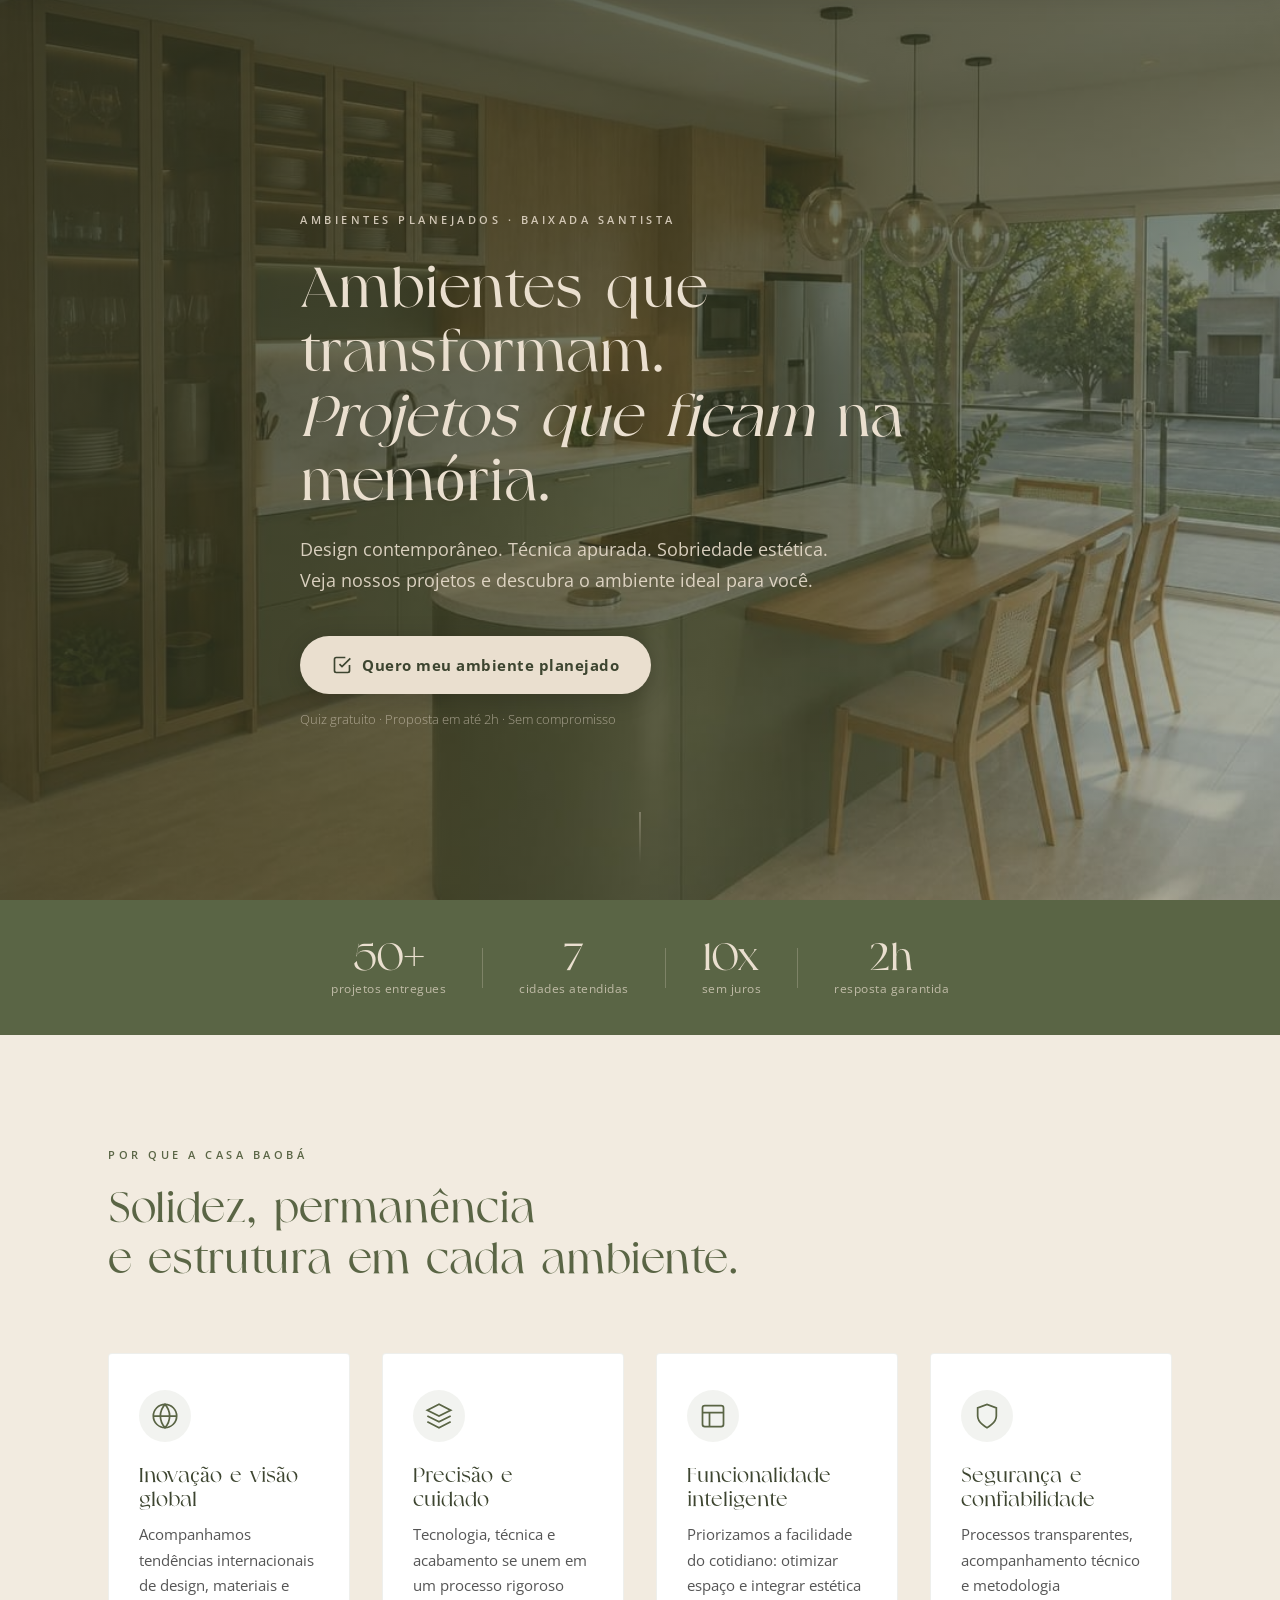
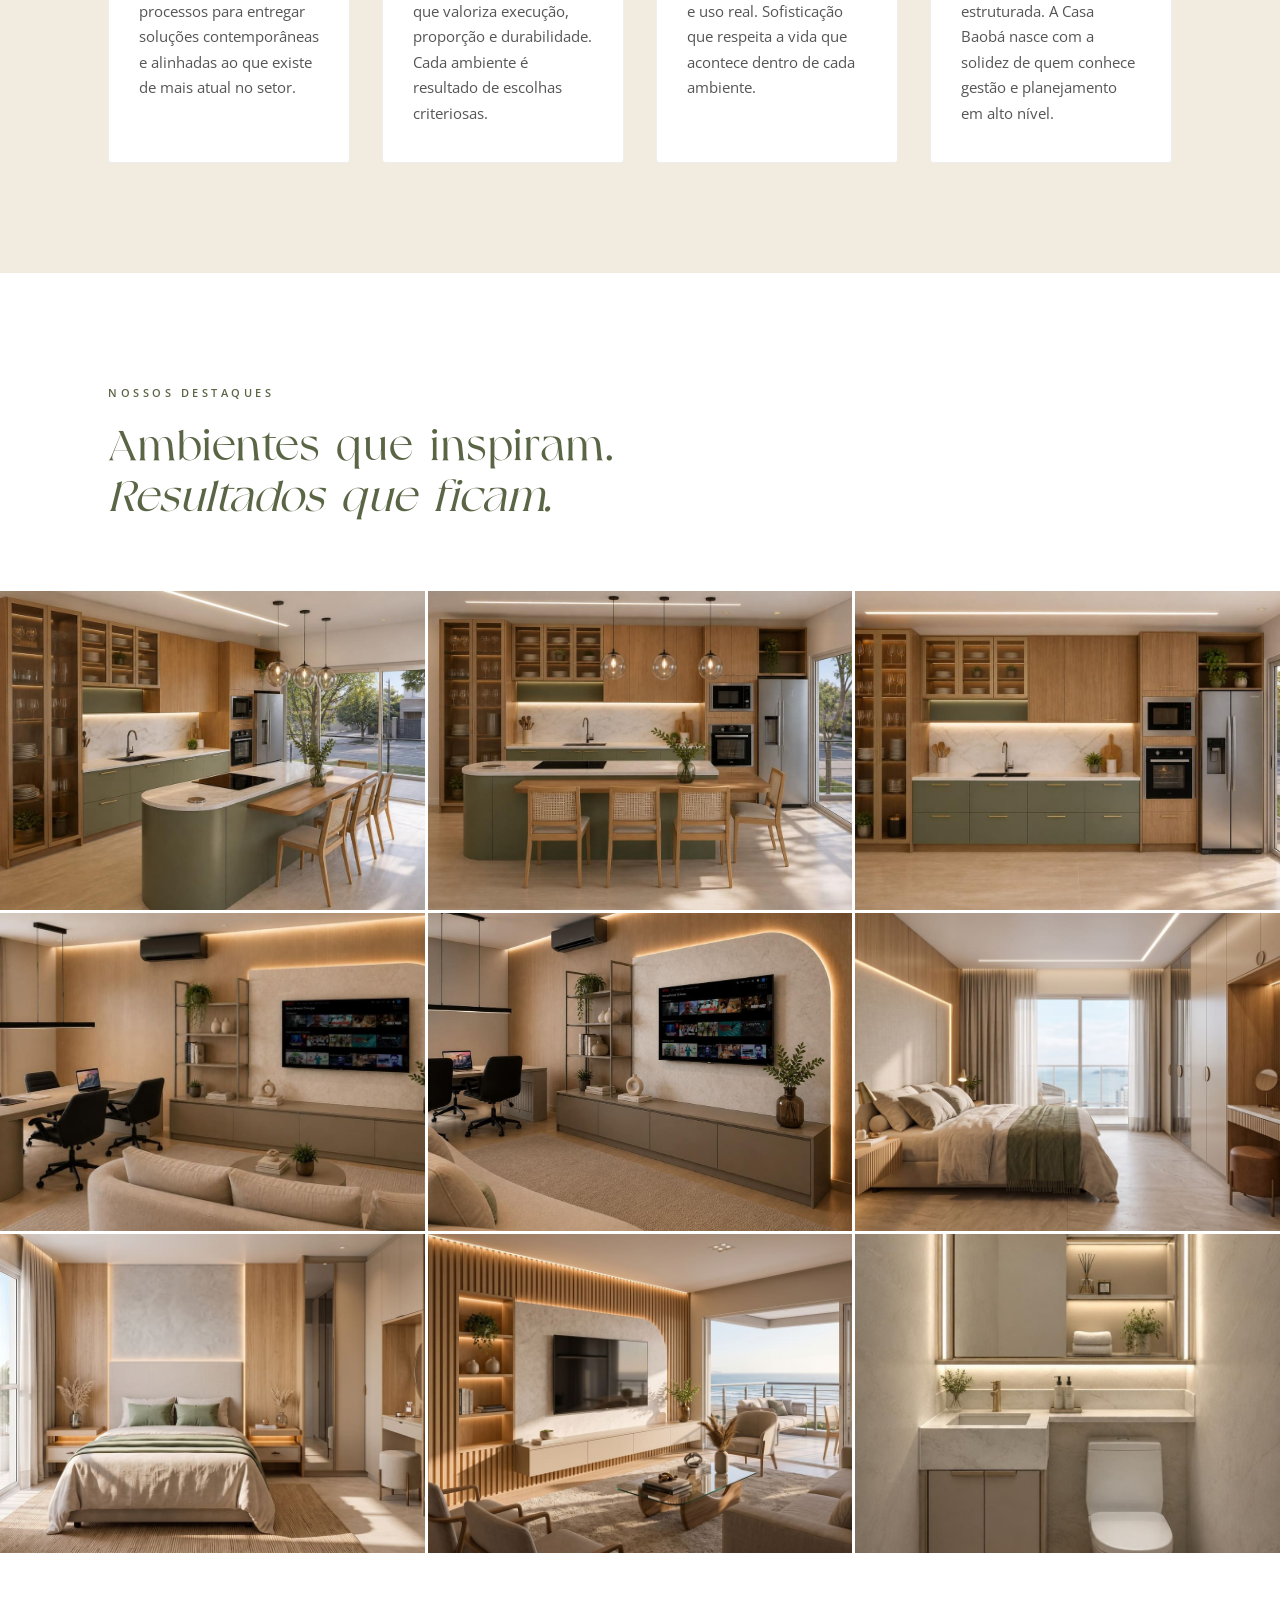
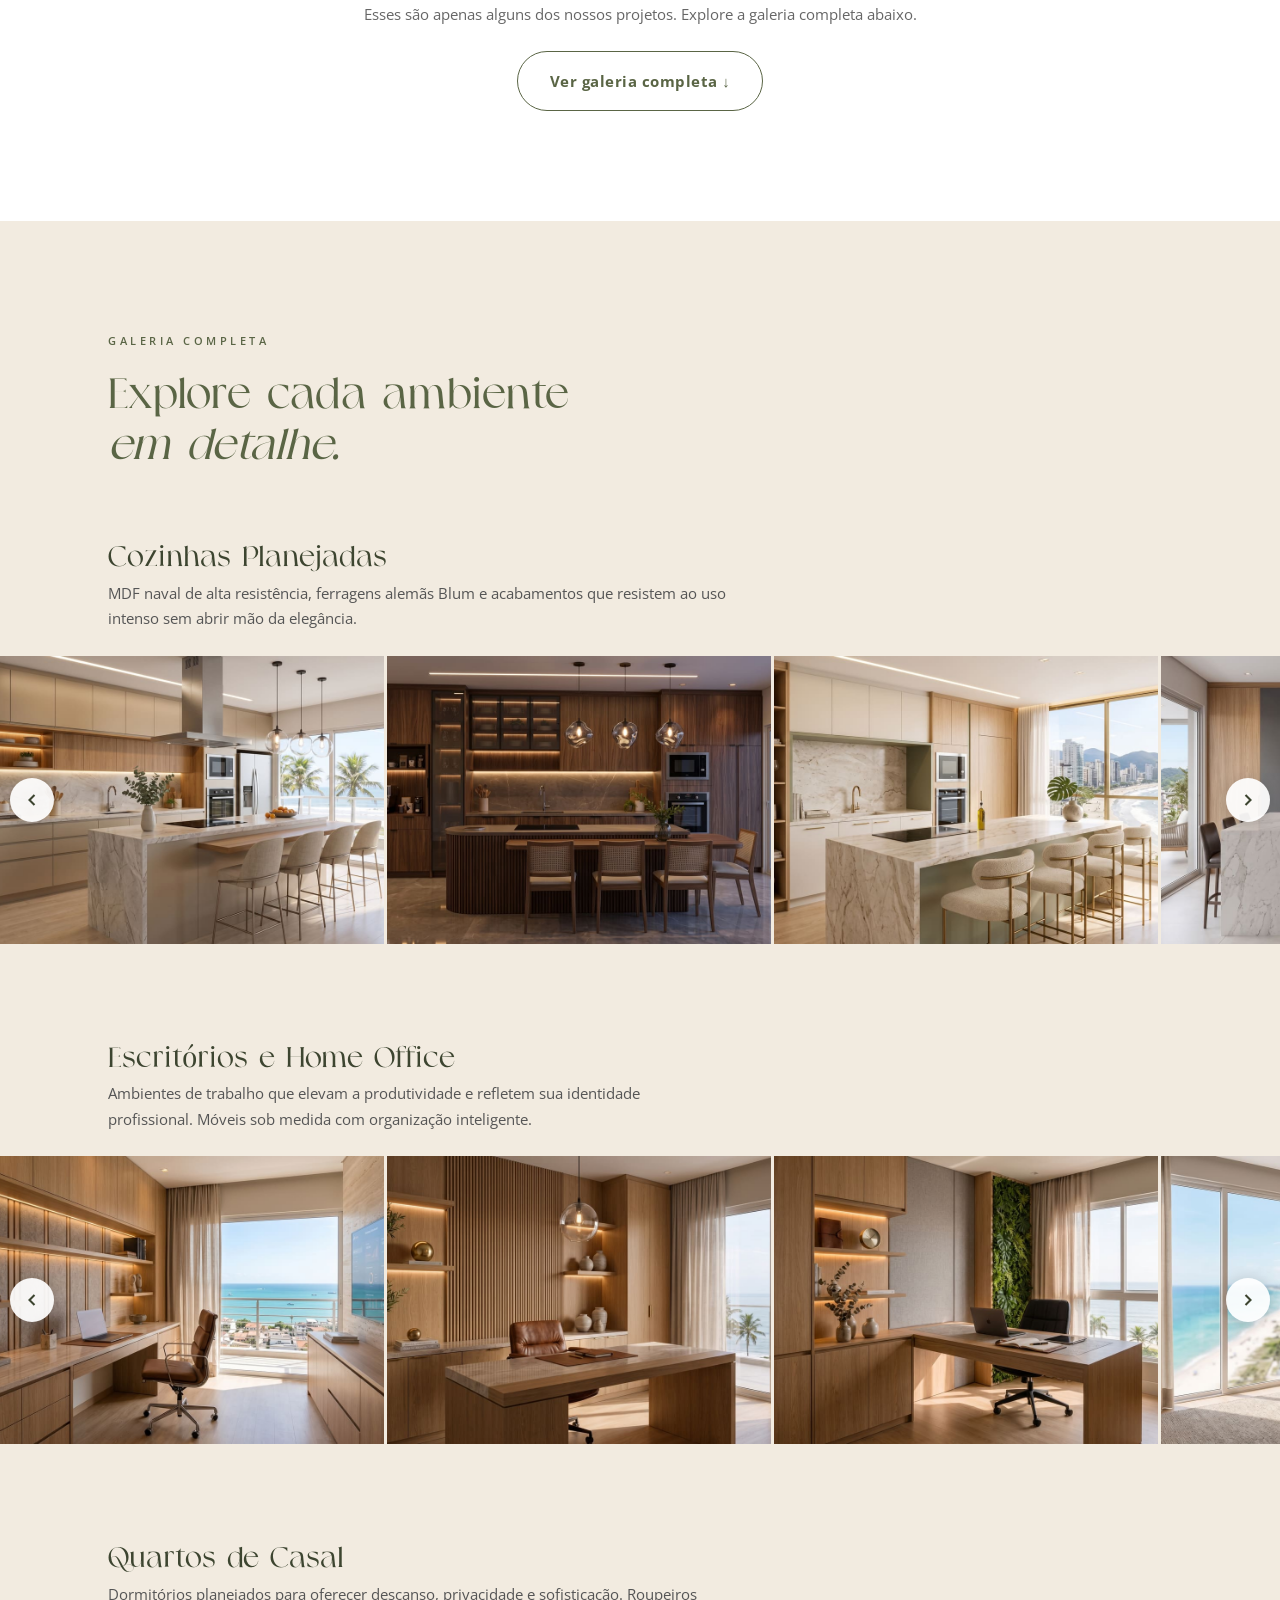
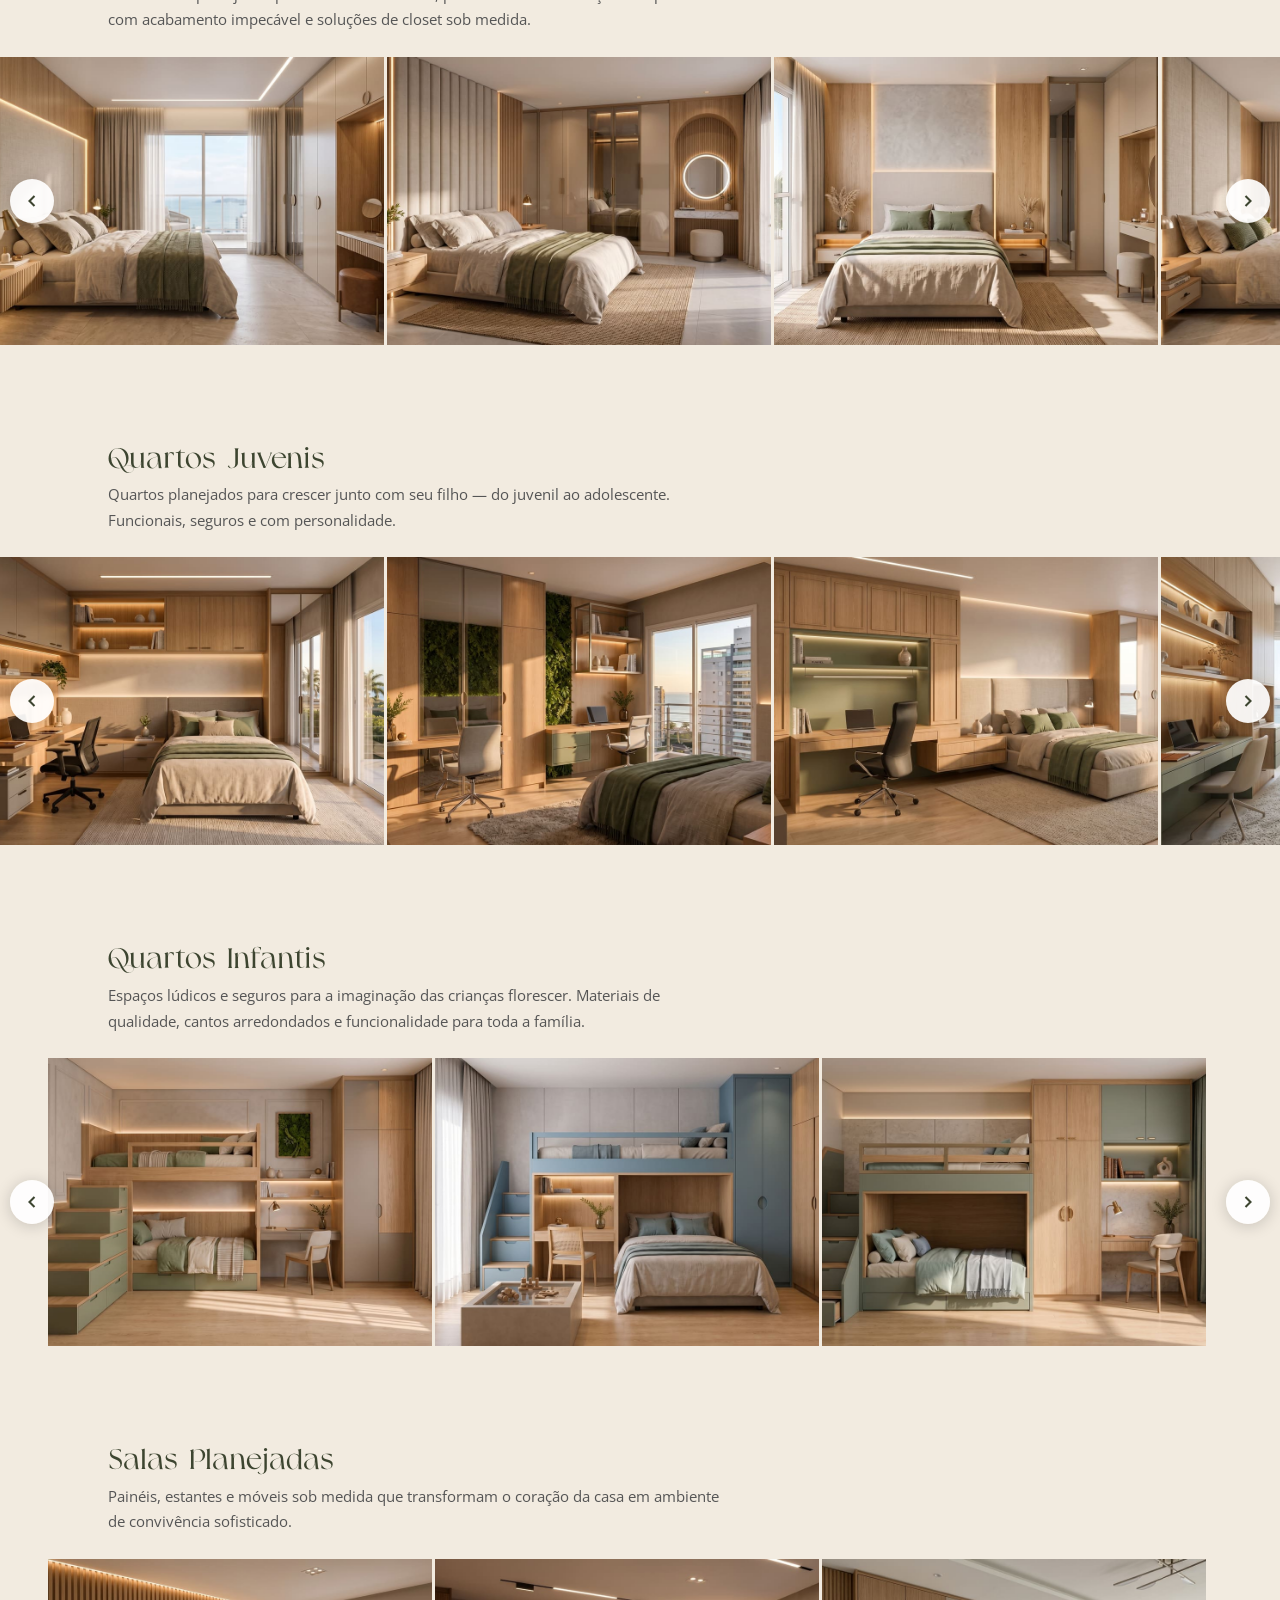
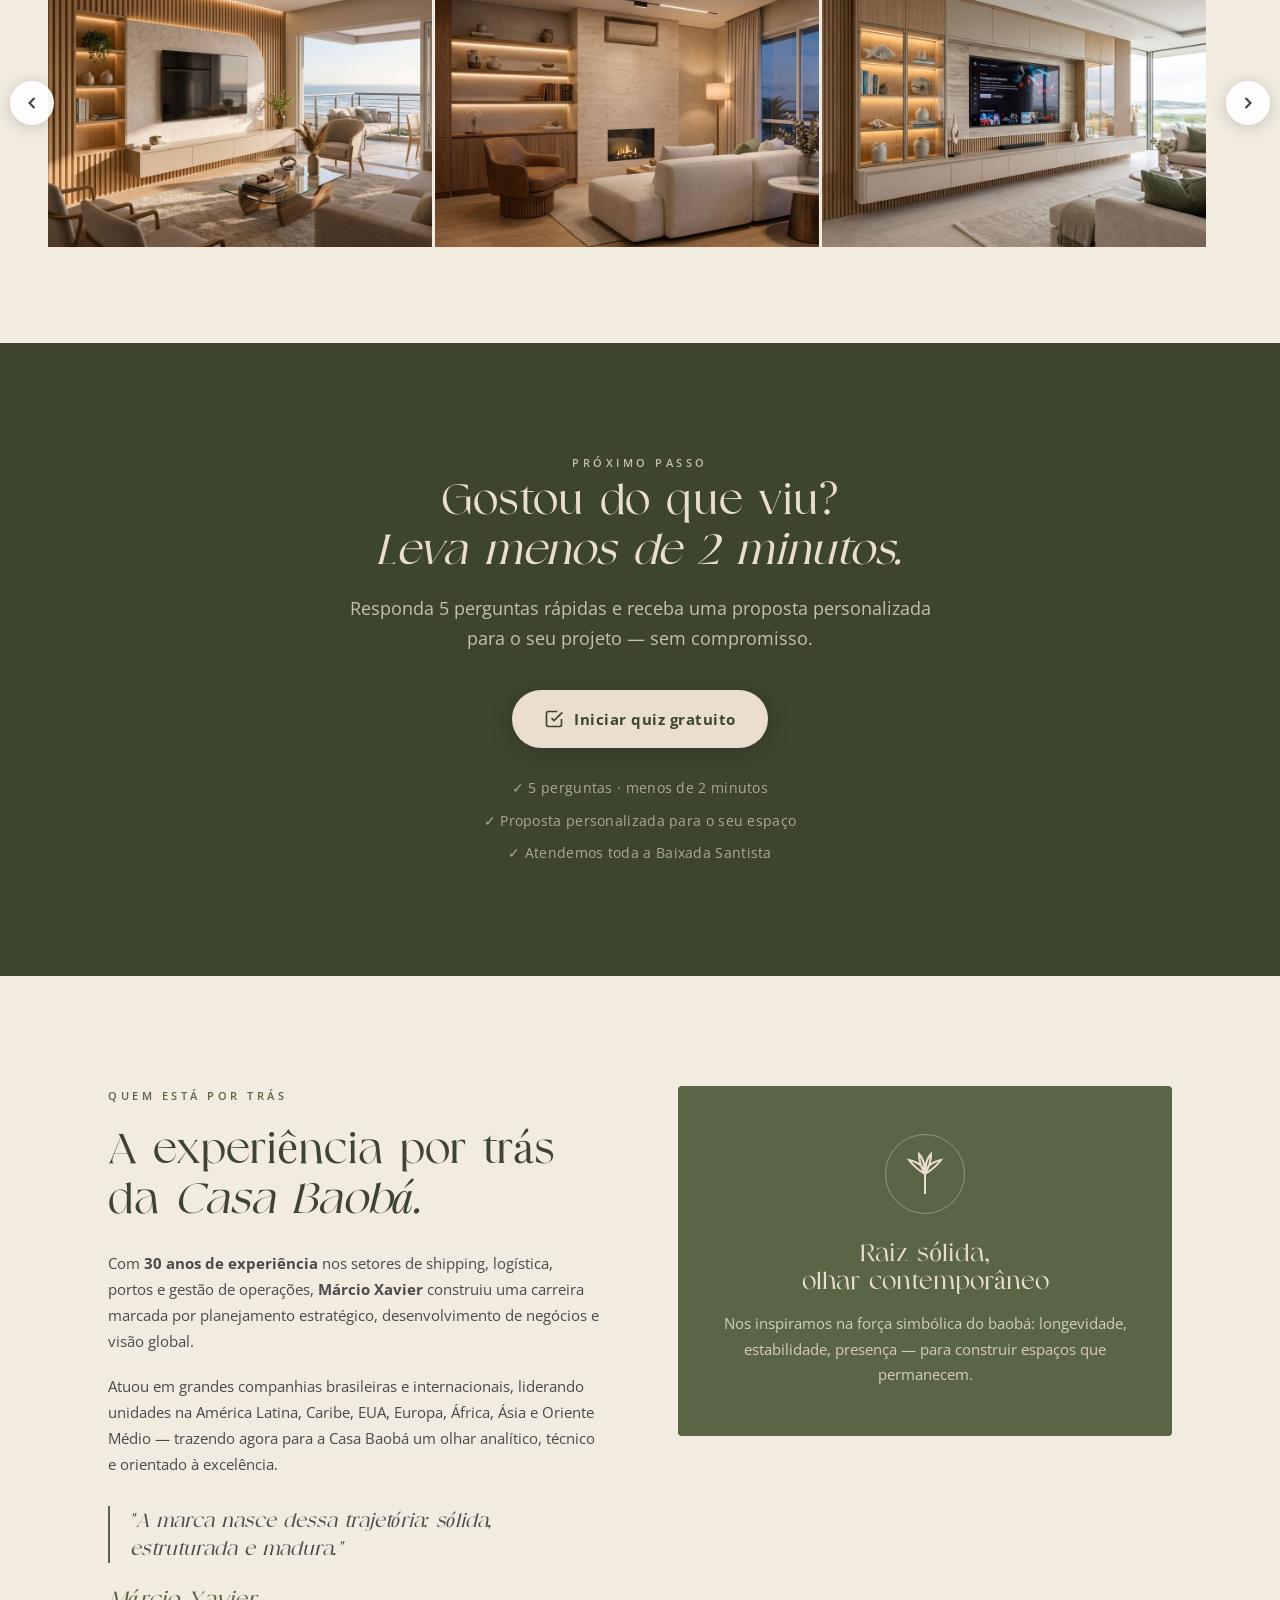
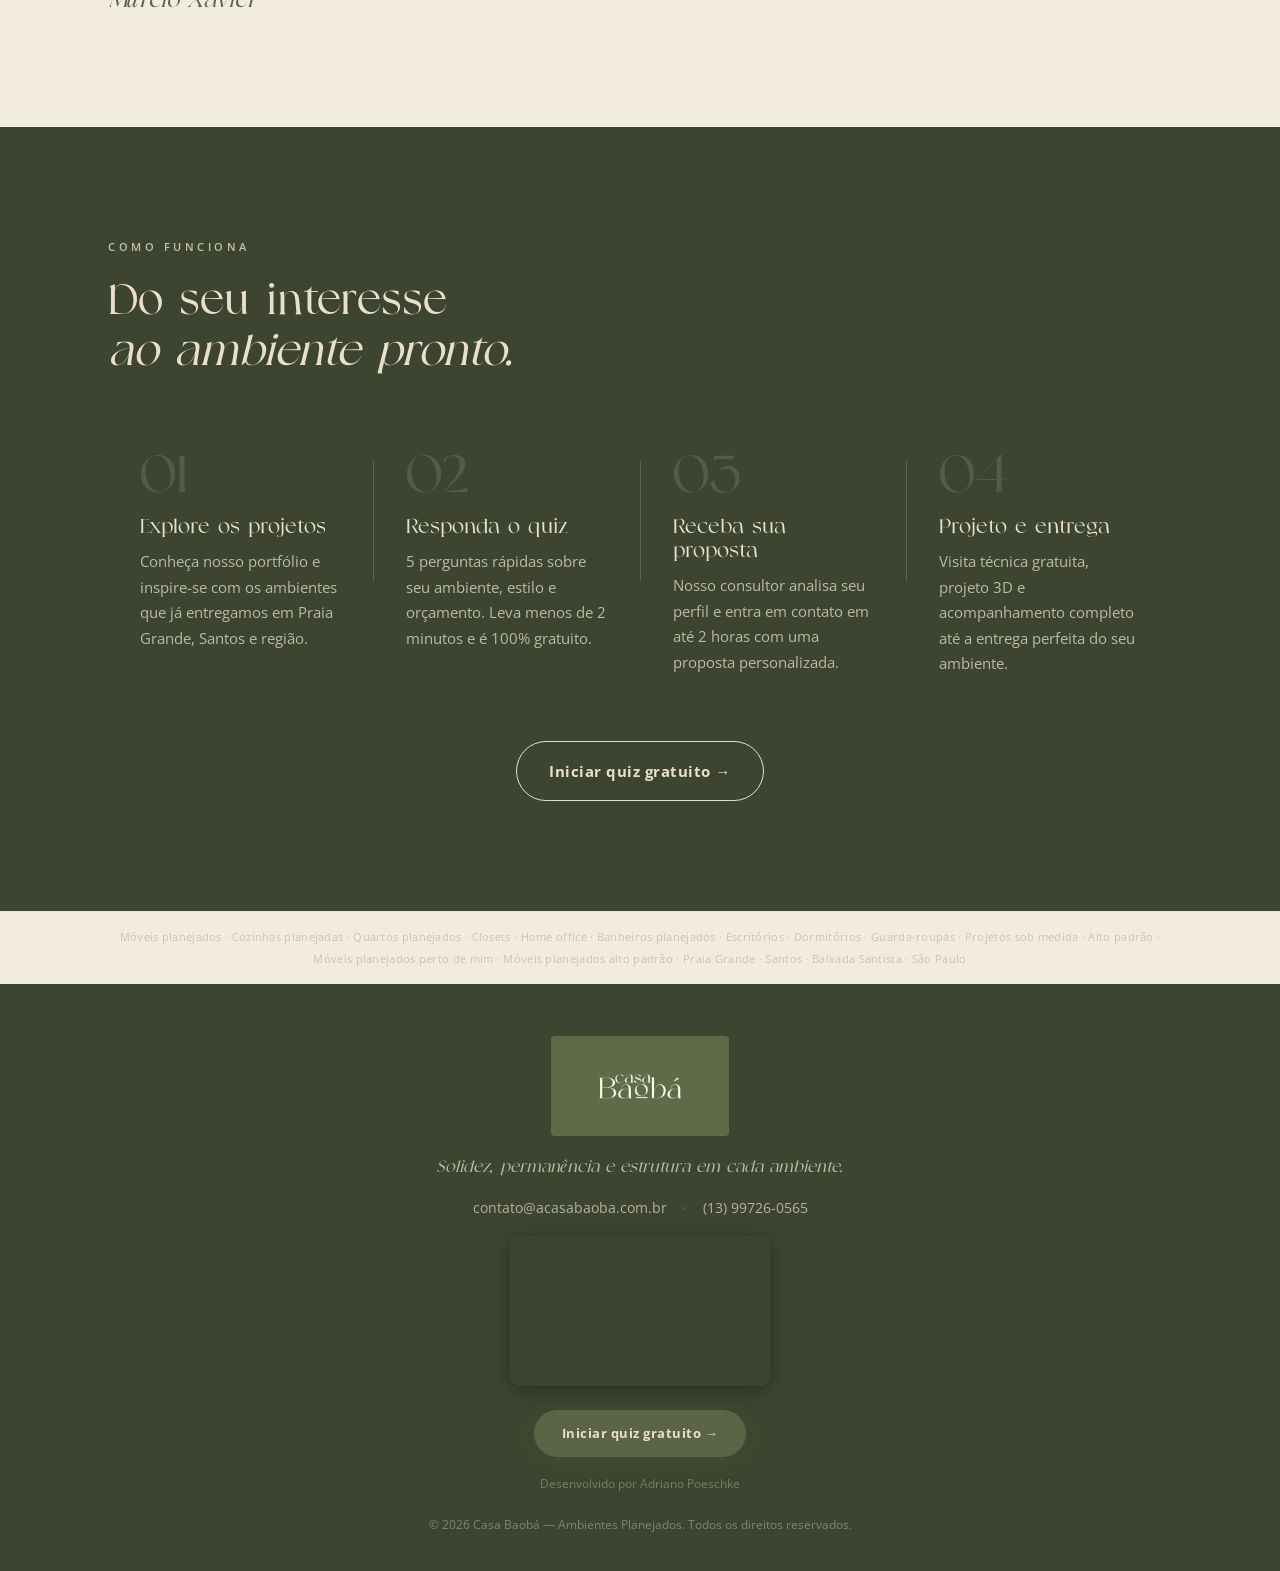
==== commit fcbb942a: "Redesign site principal: remove WhatsApp, todos os CTAs apontam para /quiz - Novo index.html: topnav" ====
--- a/index.html
+++ b/index.html
@@ -7,20 +7,18 @@
   j=d.createElement(s),dl=l!='dataLayer'?'&l='+l:'';j.async=true;j.src=
   'https://www.googletagmanager.com/gtm.js?id='+i+dl;f.parentNode.insertBefore(j,f);
   })(window,document,'script','dataLayer','GTM-PFZQ8HLK');</script>
-  <!-- End Google Tag Manager -->
+
   <meta charset="UTF-8" />
   <meta name="viewport" content="width=device-width, initial-scale=1.0" />
   <meta name="description" content="Casa Baobá — Móveis e ambientes planejados na Baixada Santista. Design contemporâneo, técnica apurada e sobriedade estética. Atendemos Praia Grande, Santos, São Vicente e região. Solicite seu orçamento." />
   <title>Casa Baobá — Ambientes Planejados | Praia Grande e Baixada Santista</title>
 
-  <!-- SEO: Geolocalização -->
   <meta name="geo.region" content="BR-SP" />
   <meta name="geo.placename" content="Praia Grande, São Paulo, Brasil" />
   <meta name="geo.position" content="-24.0056;-46.4105" />
   <meta name="ICBM" content="-24.0056, -46.4105" />
   <meta name="keywords" content="móveis planejados perto de mim, móveis planejados alto padrão, cozinha planejada completa, cozinha planejada alto padrão, quarto planejado sob medida, closet planejado, home office planejado, escritório planejado, banheiro planejado, dormitório planejado, guarda-roupa planejado, armário planejado sob medida, apartamento planejado completo, sala planejada, marcenaria sob medida, design de interiores, projeto de interiores, móveis contemporâneos, planejados modernos, ambientes planejados alto padrão, móveis planejados Praia Grande, cozinha planejada Santos, ambientes planejados Baixada Santista, planejados São Vicente, planejados Guarujá, móveis planejados São Paulo, Casa Baobá" />
 
-  <!-- Open Graph -->
   <meta property="og:type" content="website" />
   <meta property="og:locale" content="pt_BR" />
   <meta property="og:title" content="Casa Baobá — Ambientes Planejados" />
@@ -29,7 +27,6 @@
   <meta property="og:image" content="https://www.acasabaoba.com.br/images/COZINHA/1.jpeg" />
   <link rel="canonical" href="https://www.acasabaoba.com.br/" />
 
-  <!-- Schema.org: LocalBusiness -->
   <script type="application/ld+json">
   {
     "@context": "https://schema.org",
@@ -45,14 +42,12 @@
       "addressCountry": "BR"
     },
     "areaServed": [
-      "Praia Grande", "Santos", "São Vicente", "Guarujá",
-      "Cubatão", "Mongaguá", "Itanhaém", "Peruíbe", "São Paulo"
-    ],
-    "sameAs": ["https://wa.me/5513997260565"]
+      "Praia Grande","Santos","São Vicente","Guarujá",
+      "Cubatão","Mongaguá","Itanhaém","Peruíbe","São Paulo"
+    ]
   }
   </script>
 
-  <!-- Schema.org: FAQ (rich results no Google) -->
   <script type="application/ld+json">
   {
     "@context": "https://schema.org",
@@ -61,48 +56,22 @@
       {
         "@type": "Question",
         "name": "Como encontrar móveis planejados de alto padrão perto de mim?",
-        "acceptedAnswer": {
-          "@type": "Answer",
-          "text": "A Casa Baobá oferece móveis planejados de alto padrão com atendimento personalizado na Baixada Santista e Grande São Paulo. Realizamos visita técnica gratuita em Praia Grande, Santos, São Vicente, Guarujá e região. Entre em contato pelo WhatsApp para agendar sem compromisso."
-        }
+        "acceptedAnswer": { "@type": "Answer", "text": "A Casa Baobá oferece móveis planejados de alto padrão com atendimento personalizado na Baixada Santista e Grande São Paulo. Realizamos visita técnica gratuita em Praia Grande, Santos, São Vicente, Guarujá e região." }
       },
       {
         "@type": "Question",
         "name": "Quais ambientes a Casa Baobá planeja?",
-        "acceptedAnswer": {
-          "@type": "Answer",
-          "text": "Planejamos cozinhas completas, quartos com closet, banheiros, escritórios, home office, salas de estar e jantar, dormitórios, guarda-roupas e apartamentos inteiros. Todos os projetos são sob medida, com design contemporâneo e alto padrão de acabamento."
-        }
+        "acceptedAnswer": { "@type": "Answer", "text": "Planejamos cozinhas completas, quartos com closet, banheiros, escritórios, home office, salas de estar e jantar, dormitórios e apartamentos inteiros. Todos os projetos são sob medida, com design contemporâneo e alto padrão de acabamento." }
       },
       {
         "@type": "Question",
         "name": "A Casa Baobá atende toda a Baixada Santista?",
-        "acceptedAnswer": {
-          "@type": "Answer",
-          "text": "Sim. Atendemos toda a Baixada Santista — Praia Grande, Santos, São Vicente, Guarujá, Cubatão, Mongaguá, Itanhaém e Peruíbe — além de bairros nobres de São Paulo como Moema, Itaim Bibi e Vila Nova Conceição."
-        }
-      },
-      {
-        "@type": "Question",
-        "name": "Como funciona o orçamento de móveis planejados sob medida?",
-        "acceptedAnswer": {
-          "@type": "Answer",
-          "text": "O processo começa com um contato pelo WhatsApp. Em seguida realizamos visita técnica gratuita ao local, medimos o espaço e entendemos suas necessidades. Desenvolvemos o projeto com renderização 3D e apresentamos proposta detalhada com materiais e valores — tudo sem compromisso."
-        }
-      },
-      {
-        "@type": "Question",
-        "name": "Qual o diferencial dos móveis planejados da Casa Baobá?",
-        "acceptedAnswer": {
-          "@type": "Answer",
-          "text": "A Casa Baobá une design contemporâneo, técnica apurada e gestão de nível internacional. Cada ambiente é projetado para durar — com materiais de alto padrão, acabamento rigoroso e acompanhamento técnico do projeto até a entrega."
-        }
+        "acceptedAnswer": { "@type": "Answer", "text": "Sim. Atendemos toda a Baixada Santista — Praia Grande, Santos, São Vicente, Guarujá, Cubatão, Mongaguá, Itanhaém e Peruíbe — além de bairros nobres de São Paulo." }
       }
     ]
   }
   </script>
 
-  <!-- Google Fonts -->
   <link rel="preconnect" href="https://fonts.googleapis.com" />
   <link rel="preconnect" href="https://fonts.gstatic.com" crossorigin />
   <link href="https://fonts.googleapis.com/css2?family=Open+Sans:ital,wght@0,300;0,400;0,600;0,700;1,400&family=Playfair+Display:ital,wght@0,400;0,700;1,400&display=swap" rel="stylesheet" />
@@ -110,10 +79,19 @@
   <link rel="stylesheet" href="style.css" />
 </head>
 <body>
-  <!-- Google Tag Manager (noscript) -->
-  <noscript><iframe src="https://www.googletagmanager.com/ns.html?id=GTM-PFZQ8HLK"
-  height="0" width="0" style="display:none;visibility:hidden"></iframe></noscript>
-  <!-- End Google Tag Manager (noscript) -->
+  <noscript><iframe src="https://www.googletagmanager.com/ns.html?id=GTM-PFZQ8HLK" height="0" width="0" style="display:none;visibility:hidden"></iframe></noscript>
+
+  <!-- ═══════════════════════════════════════════
+       TOPNAV STICKY (aparece ao rolar)
+  ═══════════════════════════════════════════ -->
+  <nav class="topnav" id="topnav" aria-label="Navegação principal">
+    <a href="/" class="topnav__logo">
+      <img src="images/LOGO/logo.jpg" alt="Casa Baobá" />
+    </a>
+    <a href="/quiz" class="btn-cta topnav__cta">
+      Iniciar Quiz Gratuito <span class="topnav__arr">→</span>
+    </a>
+  </nav>
 
   <!-- ═══════════════════════════════════════════
        HERO
@@ -122,19 +100,44 @@
     <div class="hero__overlay"></div>
     <div class="hero__bg-image"></div>
     <div class="hero__content">
-      <span class="label-uppercase hero__label">Ambientes Planejados</span>
-      <h1 class="hero__title">Uma nova forma<br><em>de pensar</em> o seu espaço.</h1>
-      <p class="hero__sub">Design contemporâneo. Técnica apurada. Sobriedade estética.<br>Cada projeto construído sobre bases sólidas — para durar.</p>
-      <a href="https://wa.me/5513997260565?text=Vim%20do%20site%20gostaria%20de%20falar%20com%20um%20consultor" class="btn-cta btn-cta--hero" target="_blank" rel="noopener">
-        <svg width="20" height="20" viewBox="0 0 24 24" fill="currentColor"><path d="M17.472 14.382c-.297-.149-1.758-.867-2.03-.967-.273-.099-.471-.148-.67.15-.197.297-.767.966-.94 1.164-.173.199-.347.223-.644.075-.297-.15-1.255-.463-2.39-1.475-.883-.788-1.48-1.761-1.653-2.059-.173-.297-.018-.458.13-.606.134-.133.298-.347.446-.52.149-.174.198-.298.298-.497.099-.198.05-.371-.025-.52-.075-.149-.669-1.612-.916-2.207-.242-.579-.487-.5-.669-.51-.173-.008-.371-.01-.57-.01-.198 0-.52.074-.792.372-.272.297-1.04 1.016-1.04 2.479 0 1.462 1.065 2.875 1.213 3.074.149.198 2.096 3.2 5.077 4.487.709.306 1.262.489 1.694.625.712.227 1.36.195 1.871.118.571-.085 1.758-.719 2.006-1.413.248-.694.248-1.289.173-1.413-.074-.124-.272-.198-.57-.347z"/><path d="M12 0C5.373 0 0 5.373 0 12c0 2.127.558 4.126 1.533 5.86L.057 23.428a.75.75 0 0 0 .916.916l5.568-1.476A11.952 11.952 0 0 0 12 24c6.627 0 12-5.373 12-12S18.627 0 12 0zm0 22c-1.907 0-3.693-.528-5.217-1.448l-.374-.222-3.878 1.028 1.028-3.772-.241-.389A9.96 9.96 0 0 1 2 12C2 6.477 6.477 2 12 2s10 4.477 10 10-4.477 10-10 10z"/></svg>
-        Falar Com Um Consultor
+      <span class="label-uppercase hero__label">Ambientes Planejados · Baixada Santista</span>
+      <h1 class="hero__title">Ambientes que transformam.<br><em>Projetos que ficam</em> na memória.</h1>
+      <p class="hero__sub">Design contemporâneo. Técnica apurada. Sobriedade estética.<br>Veja nossos projetos e descubra o ambiente ideal para você.</p>
+      <a href="/quiz" class="btn-cta btn-cta--hero">
+        <svg width="20" height="20" viewBox="0 0 24 24" fill="none" stroke="currentColor" stroke-width="2"><path d="M9 11l3 3L22 4"/><path d="M21 12v7a2 2 0 0 1-2 2H5a2 2 0 0 1-2-2V5a2 2 0 0 1 2-2h11"/></svg>
+        Quero meu ambiente planejado
       </a>
-      <p class="hero__micro">Atendimento rápido · Sem compromisso</p>
-    </div>
-    <div class="hero__scroll-hint">
-      <span></span>
-    </div>
-  </section>
+      <p class="hero__micro">Quiz gratuito · Proposta em até 2h · Sem compromisso</p>
+    </div>
+    <div class="hero__scroll-hint"><span></span></div>
+  </section>
+
+  <!-- ═══════════════════════════════════════════
+       NÚMEROS / PROVA SOCIAL
+  ═══════════════════════════════════════════ -->
+  <div class="numeros">
+    <div class="container numeros__inner">
+      <div class="numero-item reveal">
+        <strong>50+</strong>
+        <span>projetos entregues</span>
+      </div>
+      <div class="numero-divider"></div>
+      <div class="numero-item reveal">
+        <strong>7</strong>
+        <span>cidades atendidas</span>
+      </div>
+      <div class="numero-divider"></div>
+      <div class="numero-item reveal">
+        <strong>10x</strong>
+        <span>sem juros</span>
+      </div>
+      <div class="numero-divider"></div>
+      <div class="numero-item reveal">
+        <strong>2h</strong>
+        <span>resposta garantida</span>
+      </div>
+    </div>
+  </div>
 
   <!-- ═══════════════════════════════════════════
        DIFERENCIAIS
@@ -150,7 +153,7 @@
             <svg width="28" height="28" viewBox="0 0 24 24" fill="none" stroke="currentColor" stroke-width="1.5"><circle cx="12" cy="12" r="10"/><path d="M2 12h20M12 2a15.3 15.3 0 0 1 4 10 15.3 15.3 0 0 1-4 10 15.3 15.3 0 0 1-4-10 15.3 15.3 0 0 1 4-10z"/></svg>
           </div>
           <h3>Inovação e visão global</h3>
-          <p>Acompanhamos tendências internacionais de design, materiais e processos para entregar soluções contemporâneas e alinhadas ao que existe de mais atual no setor de planejados.</p>
+          <p>Acompanhamos tendências internacionais de design, materiais e processos para entregar soluções contemporâneas e alinhadas ao que existe de mais atual no setor.</p>
         </div>
 
         <div class="diferencial-card reveal">
@@ -174,119 +177,68 @@
             <svg width="28" height="28" viewBox="0 0 24 24" fill="none" stroke="currentColor" stroke-width="1.5"><path d="M12 22s8-4 8-10V5l-8-3-8 3v7c0 6 8 10 8 10z"/></svg>
           </div>
           <h3>Segurança e confiabilidade</h3>
-          <p>Processos transparentes, acompanhamento técnico e metodologia estruturada. A Casa Baobá nasce com a solidez de quem conhece gestão, operação e planejamento em alto nível.</p>
-        </div>
-
-      </div>
-    </div>
-  </section>
-
-  <!-- ═══════════════════════════════════════════
-       CTA INTERMEDIÁRIO
-  ═══════════════════════════════════════════ -->
-  <section class="cta-intermediaria">
-    <div class="container cta-intermediaria__inner">
-      <p class="cta-intermediaria__text">Pronto para transformar o seu espaço?</p>
-      <a href="https://wa.me/5513997260565?text=Vim%20do%20site%20gostaria%20de%20falar%20com%20um%20consultor" class="btn-cta btn-cta--outline" target="_blank" rel="noopener">
-        Falar Com Um Consultor
-      </a>
-    </div>
-  </section>
-
-  <!-- ═══════════════════════════════════════════
-       PORTFÓLIO
+          <p>Processos transparentes, acompanhamento técnico e metodologia estruturada. A Casa Baobá nasce com a solidez de quem conhece gestão e planejamento em alto nível.</p>
+        </div>
+
+      </div>
+    </div>
+  </section>
+
+  <!-- ═══════════════════════════════════════════
+       PORTFÓLIO — PRÉVIA
   ═══════════════════════════════════════════ -->
   <section class="portfolio" id="portfolio">
     <div class="container">
-      <span class="label-uppercase section-label">Nossos projetos</span>
+      <span class="label-uppercase section-label">Nossos destaques</span>
       <h2 class="section-title">Ambientes que inspiram.<br><em>Resultados que ficam.</em></h2>
     </div>
 
-    <!-- Filtros -->
-    <div class="portfolio__filtros">
-      <button class="filtro-btn active" data-categoria="todos">Todos</button>
-      <button class="filtro-btn" data-categoria="cozinha">Cozinha</button>
-      <button class="filtro-btn" data-categoria="escritorio">Escritório</button>
-      <button class="filtro-btn" data-categoria="quarto">Quarto</button>
-      <button class="filtro-btn" data-categoria="banheiro">Banheiro</button>
-    </div>
-
     <div class="portfolio__grid">
 
-      <!-- COZINHA -->
       <div class="portfolio-item reveal" data-categoria="cozinha">
         <img src="images/COZINHA/1.jpeg" alt="Cozinha planejada — projeto Casa Baobá" loading="lazy" />
-        <div class="portfolio-item__overlay">
-          <span>Cozinha Planejada</span>
-        </div>
+        <div class="portfolio-item__overlay"><span>Cozinha Planejada</span></div>
       </div>
       <div class="portfolio-item reveal" data-categoria="cozinha">
         <img src="images/COZINHA/2.jpeg" alt="Cozinha planejada contemporânea" loading="lazy" />
-        <div class="portfolio-item__overlay">
-          <span>Cozinha Planejada</span>
-        </div>
+        <div class="portfolio-item__overlay"><span>Cozinha Planejada</span></div>
       </div>
       <div class="portfolio-item reveal" data-categoria="cozinha">
         <img src="images/COZINHA/3.jpeg" alt="Cozinha integrada planejada" loading="lazy" />
-        <div class="portfolio-item__overlay">
-          <span>Cozinha Integrada</span>
-        </div>
-      </div>
-      <div class="portfolio-item reveal" data-categoria="cozinha">
-        <img src="images/COZINHA/4.jpeg" alt="Cozinha com ilha planejada" loading="lazy" />
-        <div class="portfolio-item__overlay">
-          <span>Cozinha com Ilha</span>
-        </div>
-      </div>
-
-      <!-- ESCRITÓRIO -->
+        <div class="portfolio-item__overlay"><span>Cozinha Integrada</span></div>
+      </div>
+
       <div class="portfolio-item reveal" data-categoria="escritorio">
         <img src="images/ESCRITORIO/1.jpeg" alt="Escritório planejado — Casa Baobá" loading="lazy" />
-        <div class="portfolio-item__overlay">
-          <span>Escritório Planejado</span>
-        </div>
+        <div class="portfolio-item__overlay"><span>Escritório Planejado</span></div>
       </div>
       <div class="portfolio-item reveal" data-categoria="escritorio">
         <img src="images/ESCRITORIO/2.jpeg" alt="Home office planejado" loading="lazy" />
-        <div class="portfolio-item__overlay">
-          <span>Home Office</span>
-        </div>
-      </div>
-      <div class="portfolio-item reveal" data-categoria="escritorio">
-        <img src="images/ESCRITORIO/3.jpeg" alt="Escritório moderno planejado" loading="lazy" />
-        <div class="portfolio-item__overlay">
-          <span>Escritório Moderno</span>
-        </div>
-      </div>
-
-      <!-- QUARTO -->
+        <div class="portfolio-item__overlay"><span>Home Office</span></div>
+      </div>
       <div class="portfolio-item reveal" data-categoria="quarto">
-        <img src="images/QUARTO-CASAL/1.jpg" alt="Quarto planejado — Casa Baobá" loading="lazy" />
-        <div class="portfolio-item__overlay">
-          <span>Quarto Planejado</span>
-        </div>
-      </div>
+        <img src="images/QUARTO-CASAL/1.jpg" alt="Quarto de casal planejado" loading="lazy" />
+        <div class="portfolio-item__overlay"><span>Quarto de Casal</span></div>
+      </div>
+
       <div class="portfolio-item reveal" data-categoria="quarto">
-        <img src="images/QUARTO-CASAL/2.jpg" alt="Dormitório planejado completo" loading="lazy" />
-        <div class="portfolio-item__overlay">
-          <span>Dormitório Completo</span>
-        </div>
-      </div>
-
-      <!-- BANHEIRO -->
+        <img src="images/QUARTO-CASAL/3.jpg" alt="Dormitório planejado completo" loading="lazy" />
+        <div class="portfolio-item__overlay"><span>Dormitório Planejado</span></div>
+      </div>
+      <div class="portfolio-item reveal" data-categoria="sala">
+        <img src="images/SALA/1.jpg" alt="Sala planejada — Casa Baobá" loading="lazy" />
+        <div class="portfolio-item__overlay"><span>Sala Planejada</span></div>
+      </div>
       <div class="portfolio-item reveal" data-categoria="banheiro">
         <img src="images/BANHEIRO/1.jpeg" alt="Banheiro planejado — Casa Baobá" loading="lazy" />
-        <div class="portfolio-item__overlay">
-          <span>Banheiro Planejado</span>
-        </div>
-      </div>
-      <div class="portfolio-item reveal" data-categoria="banheiro">
-        <img src="images/BANHEIRO/2.jpeg" alt="Lavabo planejado moderno" loading="lazy" />
-        <div class="portfolio-item__overlay">
-          <span>Lavabo Moderno</span>
-        </div>
-      </div>
-
+        <div class="portfolio-item__overlay"><span>Banheiro Planejado</span></div>
+      </div>
+
+    </div>
+
+    <div class="portfolio__cta">
+      <p>Esses são apenas alguns dos nossos projetos. Explore a galeria completa abaixo.</p>
+      <a href="#galeria" class="btn-cta btn-cta--outline-verde">Ver galeria completa ↓</a>
     </div>
   </section>
 
@@ -299,12 +251,12 @@
       <h2 class="section-title">Explore cada ambiente<br><em>em detalhe.</em></h2>
     </div>
 
-    <!-- ── COZINHAS ── -->
+    <!-- Cozinhas -->
     <div class="projeto-bloco">
       <div class="container">
         <div class="projeto-bloco__header">
           <h3>Cozinhas Planejadas</h3>
-          <p>MDF naval de alta resistência, ferragens alemãs Blum e acabamentos que resistem ao uso intenso sem abrir mão da elegância. Cada projeto otimiza o espaço e transforma o cotidiano.</p>
+          <p>MDF naval de alta resistência, ferragens alemãs Blum e acabamentos que resistem ao uso intenso sem abrir mão da elegância.</p>
         </div>
       </div>
       <div class="carousel" data-carousel>
@@ -330,12 +282,12 @@
       </div>
     </div>
 
-    <!-- ── ESCRITÓRIOS ── -->
+    <!-- Escritórios -->
     <div class="projeto-bloco">
       <div class="container">
         <div class="projeto-bloco__header">
           <h3>Escritórios e Home Office</h3>
-          <p>Ambientes de trabalho que elevam a produtividade e refletem sua identidade profissional. Móveis sob medida com organização inteligente, materiais duráveis e design contemporâneo.</p>
+          <p>Ambientes de trabalho que elevam a produtividade e refletem sua identidade profissional. Móveis sob medida com organização inteligente.</p>
         </div>
       </div>
       <div class="carousel" data-carousel>
@@ -358,12 +310,12 @@
       </div>
     </div>
 
-    <!-- ── QUARTO CASAL ── -->
+    <!-- Quarto Casal -->
     <div class="projeto-bloco">
       <div class="container">
         <div class="projeto-bloco__header">
           <h3>Quartos de Casal</h3>
-          <p>Dormitórios planejados para oferecer descanso, privacidade e sofisticação. Roupeiros com acabamento impecável, painéis de cabeceira e soluções de closet que transformam o quarto em refúgio particular.</p>
+          <p>Dormitórios planejados para oferecer descanso, privacidade e sofisticação. Roupeiros com acabamento impecável e soluções de closet sob medida.</p>
         </div>
       </div>
       <div class="carousel" data-carousel>
@@ -387,12 +339,12 @@
       </div>
     </div>
 
-    <!-- ── QUARTOS JUVENIS ── -->
+    <!-- Quartos Juvenis -->
     <div class="projeto-bloco">
       <div class="container">
         <div class="projeto-bloco__header">
           <h3>Quartos Juvenis</h3>
-          <p>Quartos planejados para crescer junto com seu filho — do juvenil ao adolescente. Ambientes funcionais, seguros e com personalidade que combinam organização inteligente e estilo.</p>
+          <p>Quartos planejados para crescer junto com seu filho — do juvenil ao adolescente. Funcionais, seguros e com personalidade.</p>
         </div>
       </div>
       <div class="carousel" data-carousel>
@@ -408,12 +360,12 @@
       </div>
     </div>
 
-    <!-- ── QUARTOS INFANTIS ── -->
+    <!-- Quartos Infantis -->
     <div class="projeto-bloco">
       <div class="container">
         <div class="projeto-bloco__header">
           <h3>Quartos Infantis</h3>
-          <p>Espaços lúdicos, coloridos e seguros para a imaginação das crianças florescer. Projetados com materiais de qualidade, cantos arredondados e funcionalidade que facilita a rotina de toda a família.</p>
+          <p>Espaços lúdicos e seguros para a imaginação das crianças florescer. Materiais de qualidade, cantos arredondados e funcionalidade para toda a família.</p>
         </div>
       </div>
       <div class="carousel" data-carousel>
@@ -427,12 +379,12 @@
       </div>
     </div>
 
-    <!-- ── SALAS ── -->
+    <!-- Salas -->
     <div class="projeto-bloco">
       <div class="container">
         <div class="projeto-bloco__header">
           <h3>Salas Planejadas</h3>
-          <p>Salas de estar e jantar que reúnem família e recebem visitas com elegância. Painéis, estantes e móveis sob medida que transformam o coração da casa em ambiente de convivência sofisticado.</p>
+          <p>Painéis, estantes e móveis sob medida que transformam o coração da casa em ambiente de convivência sofisticado.</p>
         </div>
       </div>
       <div class="carousel" data-carousel>
@@ -445,14 +397,25 @@
         <button type="button" class="carousel__btn carousel__btn--next" aria-label="Próximo"><svg width="20" height="20" viewBox="0 0 24 24" fill="none" stroke="currentColor" stroke-width="2.5"><polyline points="9 18 15 12 9 6"/></svg></button>
       </div>
     </div>
-
-    <!-- CTA galeria -->
-    <div class="container projetos__cta">
-      <p>Gostou do que viu? Vamos criar o ambiente dos seus sonhos.</p>
-      <a href="https://wa.me/5513997260565?text=Vim%20do%20site%20gostaria%20de%20falar%20com%20um%20consultor" class="btn-cta btn-cta--verde" target="_blank" rel="noopener">
-        <svg width="20" height="20" viewBox="0 0 24 24" fill="currentColor"><path d="M17.472 14.382c-.297-.149-1.758-.867-2.03-.967-.273-.099-.471-.148-.67.15-.197.297-.767.966-.94 1.164-.173.199-.347.223-.644.075-.297-.15-1.255-.463-2.39-1.475-.883-.788-1.48-1.761-1.653-2.059-.173-.297-.018-.458.13-.606.134-.133.298-.347.446-.52.149-.174.198-.298.298-.497.099-.198.05-.371-.025-.52-.075-.149-.669-1.612-.916-2.207-.242-.579-.487-.5-.669-.51-.173-.008-.371-.01-.57-.01-.198 0-.52.074-.792.372-.272.297-1.04 1.016-1.04 2.479 0 1.462 1.065 2.875 1.213 3.074.149.198 2.096 3.2 5.077 4.487.709.306 1.262.489 1.694.625.712.227 1.36.195 1.871.118.571-.085 1.758-.719 2.006-1.413.248-.694.248-1.289.173-1.413-.074-.124-.272-.198-.57-.347z"/><path d="M12 0C5.373 0 0 5.373 0 12c0 2.127.558 4.126 1.533 5.86L.057 23.428a.75.75 0 0 0 .916.916l5.568-1.476A11.952 11.952 0 0 0 12 24c6.627 0 12-5.373 12-12S18.627 0 12 0zm0 22c-1.907 0-3.693-.528-5.217-1.448l-.374-.222-3.878 1.028 1.028-3.772-.241-.389A9.96 9.96 0 0 1 2 12C2 6.477 6.477 2 12 2s10 4.477 10 10-4.477 10-10 10z"/></svg>
-        Falar Com Um Consultor
+  </section>
+
+  <!-- ═══════════════════════════════════════════
+       CTA QUIZ — DEPOIS DA GALERIA
+  ═══════════════════════════════════════════ -->
+  <section class="cta-quiz" id="orcamento">
+    <div class="container cta-quiz__inner reveal">
+      <span class="label-uppercase section-label--claro">Próximo passo</span>
+      <h2>Gostou do que viu?<br><em>Leva menos de 2 minutos.</em></h2>
+      <p>Responda 5 perguntas rápidas e receba uma proposta personalizada para o seu projeto — sem compromisso.</p>
+      <a href="/quiz" class="btn-cta btn-cta--hero">
+        <svg width="20" height="20" viewBox="0 0 24 24" fill="none" stroke="currentColor" stroke-width="2"><path d="M9 11l3 3L22 4"/><path d="M21 12v7a2 2 0 0 1-2 2H5a2 2 0 0 1-2-2V5a2 2 0 0 1 2-2h11"/></svg>
+        Iniciar quiz gratuito
       </a>
+      <ul class="cta-quiz__lista">
+        <li>✓ 5 perguntas · menos de 2 minutos</li>
+        <li>✓ Proposta personalizada para o seu espaço</li>
+        <li>✓ Atendemos toda a Baixada Santista</li>
+      </ul>
     </div>
   </section>
 
@@ -482,107 +445,55 @@
   </section>
 
   <!-- ═══════════════════════════════════════════
-       PROCESSO
+       COMO FUNCIONA
   ═══════════════════════════════════════════ -->
   <section class="processo" id="processo">
     <div class="container">
       <span class="label-uppercase section-label section-label--claro">Como funciona</span>
-      <h2 class="section-title section-title--claro">Do seu sonho ao ambiente<br><em>pronto para viver.</em></h2>
+      <h2 class="section-title section-title--claro">Do seu interesse<br><em>ao ambiente pronto.</em></h2>
       <div class="processo__steps">
 
         <div class="processo-step reveal">
           <div class="processo-step__num">01</div>
-          <h3>Contato inicial</h3>
-          <p>Você nos chama pelo WhatsApp. Conversamos sobre seu espaço, suas necessidades e sua visão para o ambiente.</p>
+          <h3>Explore os projetos</h3>
+          <p>Conheça nosso portfólio e inspire-se com os ambientes que já entregamos em Praia Grande, Santos e região.</p>
         </div>
 
         <div class="processo-step__divisor"></div>
 
         <div class="processo-step reveal">
           <div class="processo-step__num">02</div>
-          <h3>Visita técnica</h3>
-          <p>Nossa equipe visita o local, toma medidas precisas e entende a dinâmica do espaço para criar a solução ideal.</p>
+          <h3>Responda o quiz</h3>
+          <p>5 perguntas rápidas sobre seu ambiente, estilo e orçamento. Leva menos de 2 minutos e é 100% gratuito.</p>
         </div>
 
         <div class="processo-step__divisor"></div>
 
         <div class="processo-step reveal">
           <div class="processo-step__num">03</div>
-          <h3>Projeto e proposta</h3>
-          <p>Desenvolvemos o projeto personalizado com renderizações 3D, especificação de materiais e proposta detalhada.</p>
+          <h3>Receba sua proposta</h3>
+          <p>Nosso consultor analisa seu perfil e entra em contato em até 2 horas com uma proposta personalizada.</p>
         </div>
 
         <div class="processo-step__divisor"></div>
 
         <div class="processo-step reveal">
           <div class="processo-step__num">04</div>
-          <h3>Execução e entrega</h3>
-          <p>Com aprovação, iniciamos a fabricação e instalação com acompanhamento técnico em cada etapa — até a entrega perfeita.</p>
-        </div>
-
-      </div>
-    </div>
-  </section>
-
-  <!-- ═══════════════════════════════════════════
-       FORMULÁRIO + CTA FINAL
-  ═══════════════════════════════════════════ -->
-  <section class="formulario" id="orcamento">
-    <div class="container formulario__inner">
-
-      <div class="formulario__texto reveal">
-        <span class="label-uppercase section-label">Solicite seu orçamento</span>
-        <h2>Vamos planejar<br>o seu <em>ambiente ideal?</em></h2>
-        <p>Preencha o formulário ao lado e nossa equipe entrará em contato pelo WhatsApp para dar início ao seu projeto — sem compromisso.</p>
-        <div class="formulario__contato-direto">
-          <p class="label-uppercase">Ou fale direto agora</p>
-          <a href="https://wa.me/5513997260565?text=Vim%20do%20site%20gostaria%20de%20falar%20com%20um%20consultor" class="btn-cta btn-cta--wpp" target="_blank" rel="noopener">
-            <svg width="20" height="20" viewBox="0 0 24 24" fill="currentColor"><path d="M17.472 14.382c-.297-.149-1.758-.867-2.03-.967-.273-.099-.471-.148-.67.15-.197.297-.767.966-.94 1.164-.173.199-.347.223-.644.075-.297-.15-1.255-.463-2.39-1.475-.883-.788-1.48-1.761-1.653-2.059-.173-.297-.018-.458.13-.606.134-.133.298-.347.446-.52.149-.174.198-.298.298-.497.099-.198.05-.371-.025-.52-.075-.149-.669-1.612-.916-2.207-.242-.579-.487-.5-.669-.51-.173-.008-.371-.01-.57-.01-.198 0-.52.074-.792.372-.272.297-1.04 1.016-1.04 2.479 0 1.462 1.065 2.875 1.213 3.074.149.198 2.096 3.2 5.077 4.487.709.306 1.262.489 1.694.625.712.227 1.36.195 1.871.118.571-.085 1.758-.719 2.006-1.413.248-.694.248-1.289.173-1.413-.074-.124-.272-.198-.57-.347z"/><path d="M12 0C5.373 0 0 5.373 0 12c0 2.127.558 4.126 1.533 5.86L.057 23.428a.75.75 0 0 0 .916.916l5.568-1.476A11.952 11.952 0 0 0 12 24c6.627 0 12-5.373 12-12S18.627 0 12 0zm0 22c-1.907 0-3.693-.528-5.217-1.448l-.374-.222-3.878 1.028 1.028-3.772-.241-.389A9.96 9.96 0 0 1 2 12C2 6.477 6.477 2 12 2s10 4.477 10 10-4.477 10-10 10z"/></svg>
-            Falar Com Um Consultor
-          </a>
-        </div>
-      </div>
-
-      <div class="formulario__form reveal">
-        <div class="form-card">
-          <h3>Fale com um consultor</h3>
-          <div class="form-group">
-            <label for="nome">Seu nome</label>
-            <input type="text" id="nome" placeholder="Como podemos te chamar?" />
-          </div>
-          <div class="form-group">
-            <label for="whatsapp">WhatsApp</label>
-            <input type="tel" id="whatsapp" placeholder="(00) 00000-0000" />
-          </div>
-          <div class="form-group">
-            <label for="ambiente">Qual ambiente deseja planejar?</label>
-            <select id="ambiente">
-              <option value="" disabled selected>Selecione...</option>
-              <option value="cozinha">Cozinha</option>
-              <option value="quarto">Quarto / Closet</option>
-              <option value="escritorio">Escritório / Home Office</option>
-              <option value="banheiro">Banheiro / Lavabo</option>
-              <option value="sala">Sala de Estar / Jantar</option>
-              <option value="completo">Apartamento / Casa completa</option>
-              <option value="outro">Outro</option>
-            </select>
-          </div>
-          <div class="form-group">
-            <label for="mensagem">Conte um pouco sobre seu projeto</label>
-            <textarea id="mensagem" rows="3" placeholder="Tamanho do espaço, estilo desejado, prazo..."></textarea>
-          </div>
-          <button class="btn-cta btn-cta--form" id="btn-enviar">
-            <svg width="18" height="18" viewBox="0 0 24 24" fill="currentColor"><path d="M17.472 14.382c-.297-.149-1.758-.867-2.03-.967-.273-.099-.471-.148-.67.15-.197.297-.767.966-.94 1.164-.173.199-.347.223-.644.075-.297-.15-1.255-.463-2.39-1.475-.883-.788-1.48-1.761-1.653-2.059-.173-.297-.018-.458.13-.606.134-.133.298-.347.446-.52.149-.174.198-.298.298-.497.099-.198.05-.371-.025-.52-.075-.149-.669-1.612-.916-2.207-.242-.579-.487-.5-.669-.51-.173-.008-.371-.01-.57-.01-.198 0-.52.074-.792.372-.272.297-1.04 1.016-1.04 2.479 0 1.462 1.065 2.875 1.213 3.074.149.198 2.096 3.2 5.077 4.487.709.306 1.262.489 1.694.625.712.227 1.36.195 1.871.118.571-.085 1.758-.719 2.006-1.413.248-.694.248-1.289.173-1.413-.074-.124-.272-.198-.57-.347z"/><path d="M12 0C5.373 0 0 5.373 0 12c0 2.127.558 4.126 1.533 5.86L.057 23.428a.75.75 0 0 0 .916.916l5.568-1.476A11.952 11.952 0 0 0 12 24c6.627 0 12-5.373 12-12S18.627 0 12 0zm0 22c-1.907 0-3.693-.528-5.217-1.448l-.374-.222-3.878 1.028 1.028-3.772-.241-.389A9.96 9.96 0 0 1 2 12C2 6.477 6.477 2 12 2s10 4.477 10 10-4.477 10-10 10z"/></svg>
-            Falar Com Um Consultor
-          </button>
-          <p class="form-micro">Seus dados são usados apenas para contato. Não compartilhamos com terceiros.</p>
-        </div>
-      </div>
-
-    </div>
-  </section>
-
-  <!-- Tags de serviço para indexação -->
+          <h3>Projeto e entrega</h3>
+          <p>Visita técnica gratuita, projeto 3D e acompanhamento completo até a entrega perfeita do seu ambiente.</p>
+        </div>
+
+      </div>
+
+      <div style="text-align:center; margin-top: clamp(40px,6vw,64px);">
+        <a href="/quiz" class="btn-cta btn-cta--outline">
+          Iniciar quiz gratuito →
+        </a>
+      </div>
+    </div>
+  </section>
+
+  <!-- SEO Tags -->
   <div class="seo-tags">
     <div class="container">
       Móveis planejados · Cozinhas planejadas · Quartos planejados · Closets · Home office · Banheiros planejados · Escritórios · Dormitórios · Guarda-roupas · Projetos sob medida · Alto padrão · Móveis planejados perto de mim · Móveis planejados alto padrão · Praia Grande · Santos · Baixada Santista · São Paulo
@@ -599,80 +510,22 @@
       <div class="footer__links">
         <a href="mailto:contato@acasabaoba.com.br">contato@acasabaoba.com.br</a>
         <span>·</span>
-        <a href="https://wa.me/5513997260565?text=Vim%20do%20site%20gostaria%20de%20falar%20com%20um%20consultor" target="_blank" rel="noopener">(13) 99726-0565</a>
-      </div>
-
-      <!-- Mapa -->
+        <a href="tel:+5513997260565">(13) 99726-0565</a>
+      </div>
+
       <div class="footer__map-wrap">
         <a href="https://maps.app.goo.gl/qVEHoG3jvBcU9EEr5" target="_blank" rel="noopener" class="footer__map-link" aria-label="Ver localização no Google Maps"></a>
-        <iframe
-          class="footer__map"
-          src="https://maps.google.com/maps?q=Praia+Grande,SP,Brasil&z=13&output=embed"
-          loading="lazy"
-          title="Localização Casa Baobá — Praia Grande SP"
-          allowfullscreen>
-        </iframe>
-      </div>
+        <iframe class="footer__map" src="https://maps.google.com/maps?q=Praia+Grande,SP,Brasil&z=13&output=embed" loading="lazy" title="Localização Casa Baobá — Praia Grande SP" allowfullscreen></iframe>
+      </div>
+
+      <a href="/quiz" class="btn-cta btn-cta--verde footer__quiz-btn">
+        Iniciar quiz gratuito →
+      </a>
 
       <p class="footer__dev">Desenvolvido por <a href="https://wa.me/5541998362692?text=Vi%20seu%20site%20e%20preciso%20de%20um%20or%C3%A7amento" target="_blank" rel="noopener">Adriano Poeschke</a></p>
       <p class="footer__copy">© 2026 Casa Baobá — Ambientes Planejados. Todos os direitos reservados.</p>
     </div>
   </footer>
-
-  <!-- ═══════════════════════════════════════════
-       BOTÃO FLUTUANTE WHATSAPP
-  ═══════════════════════════════════════════ -->
-  <a href="https://wa.me/5513997260565?text=Vim%20do%20site%20gostaria%20de%20falar%20com%20um%20consultor"
-     class="whatsapp-float"
-     target="_blank"
-     rel="noopener"
-     aria-label="Falar no WhatsApp">
-    <svg width="28" height="28" viewBox="0 0 24 24" fill="currentColor"><path d="M17.472 14.382c-.297-.149-1.758-.867-2.03-.967-.273-.099-.471-.148-.67.15-.197.297-.767.966-.94 1.164-.173.199-.347.223-.644.075-.297-.15-1.255-.463-2.39-1.475-.883-.788-1.48-1.761-1.653-2.059-.173-.297-.018-.458.13-.606.134-.133.298-.347.446-.52.149-.174.198-.298.298-.497.099-.198.05-.371-.025-.52-.075-.149-.669-1.612-.916-2.207-.242-.579-.487-.5-.669-.51-.173-.008-.371-.01-.57-.01-.198 0-.52.074-.792.372-.272.297-1.04 1.016-1.04 2.479 0 1.462 1.065 2.875 1.213 3.074.149.198 2.096 3.2 5.077 4.487.709.306 1.262.489 1.694.625.712.227 1.36.195 1.871.118.571-.085 1.758-.719 2.006-1.413.248-.694.248-1.289.173-1.413-.074-.124-.272-.198-.57-.347z"/><path d="M12 0C5.373 0 0 5.373 0 12c0 2.127.558 4.126 1.533 5.86L.057 23.428a.75.75 0 0 0 .916.916l5.568-1.476A11.952 11.952 0 0 0 12 24c6.627 0 12-5.373 12-12S18.627 0 12 0zm0 22c-1.907 0-3.693-.528-5.217-1.448l-.374-.222-3.878 1.028 1.028-3.772-.241-.389A9.96 9.96 0 0 1 2 12C2 6.477 6.477 2 12 2s10 4.477 10 10-4.477 10-10 10z"/></svg>
-    <span class="whatsapp-float__tooltip">Falar agora</span>
-  </a>
-
-  <!-- MODAL DE QUALIFICAÇÃO -->
-  <div class="wpp-modal" id="wpp-modal" role="dialog" aria-modal="true" aria-labelledby="wpp-modal-title">
-    <div class="wpp-modal__overlay" id="wpp-modal-overlay"></div>
-    <div class="wpp-modal__box">
-      <button class="wpp-modal__close" id="wpp-modal-close" aria-label="Fechar">
-        <svg width="18" height="18" viewBox="0 0 24 24" fill="none" stroke="currentColor" stroke-width="2.5"><line x1="18" y1="6" x2="6" y2="18"/><line x1="6" y1="6" x2="18" y2="18"/></svg>
-      </button>
-      <span class="wpp-modal__badge">
-        <svg width="14" height="14" viewBox="0 0 24 24" fill="currentColor"><path d="M17.472 14.382c-.297-.149-1.758-.867-2.03-.967-.273-.099-.471-.148-.67.15-.197.297-.767.966-.94 1.164-.173.199-.347.223-.644.075-.297-.15-1.255-.463-2.39-1.475-.883-.788-1.48-1.761-1.653-2.059-.173-.297-.018-.458.13-.606.134-.133.298-.347.446-.52.149-.174.198-.298.298-.497.099-.198.05-.371-.025-.52-.075-.149-.669-1.612-.916-2.207-.242-.579-.487-.5-.669-.51-.173-.008-.371-.01-.57-.01-.198 0-.52.074-.792.372-.272.297-1.04 1.016-1.04 2.479 0 1.462 1.065 2.875 1.213 3.074.149.198 2.096 3.2 5.077 4.487.709.306 1.262.489 1.694.625.712.227 1.36.195 1.871.118.571-.085 1.758-.719 2.006-1.413.248-.694.248-1.289.173-1.413-.074-.124-.272-.198-.57-.347z"/><path d="M12 0C5.373 0 0 5.373 0 12c0 2.127.558 4.126 1.533 5.86L.057 23.428a.75.75 0 0 0 .916.916l5.568-1.476A11.952 11.952 0 0 0 12 24c6.627 0 12-5.373 12-12S18.627 0 12 0zm0 22c-1.907 0-3.693-.528-5.217-1.448l-.374-.222-3.878 1.028 1.028-3.772-.241-.389A9.96 9.96 0 0 1 2 12C2 6.477 6.477 2 12 2s10 4.477 10 10-4.477 10-10 10z"/></svg>
-        Atendimento pelo WhatsApp
-      </span>
-      <h2 class="wpp-modal__title" id="wpp-modal-title">Fale com um<br><em>consultor</em></h2>
-      <p class="wpp-modal__sub">Preencha abaixo e entraremos em contato em instantes.</p>
-
-      <div class="form-group">
-        <label for="m-nome">Seu nome</label>
-        <input type="text" id="m-nome" placeholder="Como podemos te chamar?" autocomplete="name" />
-      </div>
-      <div class="form-group">
-        <label for="m-whatsapp">WhatsApp</label>
-        <input type="tel" id="m-whatsapp" placeholder="(00) 00000-0000" maxlength="15" autocomplete="tel" />
-      </div>
-      <div class="form-group">
-        <label for="m-ambiente">Qual ambiente deseja planejar?</label>
-        <select id="m-ambiente">
-          <option value="" disabled selected>Selecione...</option>
-          <option value="cozinha">Cozinha</option>
-          <option value="quarto">Quarto / Closet</option>
-          <option value="escritorio">Escritório / Home Office</option>
-          <option value="banheiro">Banheiro / Lavabo</option>
-          <option value="sala">Sala de Estar / Jantar</option>
-          <option value="completo">Apartamento / Casa completa</option>
-          <option value="outro">Outro</option>
-        </select>
-      </div>
-      <button class="wpp-modal__submit" id="wpp-modal-submit">
-        <svg width="20" height="20" viewBox="0 0 24 24" fill="currentColor"><path d="M17.472 14.382c-.297-.149-1.758-.867-2.03-.967-.273-.099-.471-.148-.67.15-.197.297-.767.966-.94 1.164-.173.199-.347.223-.644.075-.297-.15-1.255-.463-2.39-1.475-.883-.788-1.48-1.761-1.653-2.059-.173-.297-.018-.458.13-.606.134-.133.298-.347.446-.52.149-.174.198-.298.298-.497.099-.198.05-.371-.025-.52-.075-.149-.669-1.612-.916-2.207-.242-.579-.487-.5-.669-.51-.173-.008-.371-.01-.57-.01-.198 0-.52.074-.792.372-.272.297-1.04 1.016-1.04 2.479 0 1.462 1.065 2.875 1.213 3.074.149.198 2.096 3.2 5.077 4.487.709.306 1.262.489 1.694.625.712.227 1.36.195 1.871.118.571-.085 1.758-.719 2.006-1.413.248-.694.248-1.289.173-1.413-.074-.124-.272-.198-.57-.347z"/><path d="M12 0C5.373 0 0 5.373 0 12c0 2.127.558 4.126 1.533 5.86L.057 23.428a.75.75 0 0 0 .916.916l5.568-1.476A11.952 11.952 0 0 0 12 24c6.627 0 12-5.373 12-12S18.627 0 12 0zm0 22c-1.907 0-3.693-.528-5.217-1.448l-.374-.222-3.878 1.028 1.028-3.772-.241-.389A9.96 9.96 0 0 1 2 12C2 6.477 6.477 2 12 2s10 4.477 10 10-4.477 10-10 10z"/></svg>
-        Falar Com Um Consultor
-      </button>
-      <p class="wpp-modal__micro">Seus dados são usados apenas para contato. Não compartilhamos com terceiros.</p>
-    </div>
-  </div>
 
   <!-- LIGHTBOX -->
   <div class="lightbox" id="lightbox" role="dialog" aria-modal="true" aria-label="Imagem ampliada">
--- a/style.css
+++ b/style.css
@@ -1148,6 +1148,167 @@
 .whatsapp-float:hover .whatsapp-float__tooltip { opacity: 1; }
 
 /* ═══════════════════════════════════════════
+   TOPNAV STICKY
+═══════════════════════════════════════════ */
+.topnav {
+  position: fixed;
+  top: 0; left: 0; right: 0;
+  z-index: 900;
+  background: rgba(255,255,255,0.97);
+  backdrop-filter: blur(10px);
+  -webkit-backdrop-filter: blur(10px);
+  padding: 12px clamp(20px, 5vw, 48px);
+  display: flex;
+  align-items: center;
+  justify-content: space-between;
+  box-shadow: 0 2px 24px rgba(0,0,0,0.08);
+  transform: translateY(-100%);
+  transition: transform 0.35s ease;
+}
+
+.topnav.visible { transform: translateY(0); }
+
+.topnav__logo img {
+  height: 48px;
+  width: auto;
+  object-fit: contain;
+}
+
+.topnav__cta {
+  font-size: 13px;
+  padding: 11px 22px;
+  background: var(--verde-baoba);
+  color: var(--areia-quente);
+}
+.topnav__cta:hover {
+  background: var(--verde-escuro);
+}
+.topnav__arr { font-size: 16px; }
+
+/* ═══════════════════════════════════════════
+   NÚMEROS / PROVA SOCIAL
+═══════════════════════════════════════════ */
+.numeros {
+  background: var(--verde-baoba);
+  padding: 28px 0;
+}
+
+.numeros__inner {
+  display: flex;
+  align-items: center;
+  justify-content: center;
+  gap: 0;
+  flex-wrap: wrap;
+}
+
+.numero-item {
+  display: flex;
+  flex-direction: column;
+  align-items: center;
+  padding: 8px 36px;
+}
+
+.numero-item strong {
+  font-family: var(--font-titulo);
+  font-size: clamp(26px, 3.5vw, 38px);
+  color: var(--areia-quente);
+  font-weight: 400;
+  line-height: 1;
+}
+
+.numero-item span {
+  font-size: 12px;
+  color: var(--areia-quente);
+  opacity: 0.7;
+  letter-spacing: 0.5px;
+  margin-top: 4px;
+}
+
+.numero-divider {
+  width: 1px;
+  height: 40px;
+  background: rgba(234,223,207,0.25);
+}
+
+/* ═══════════════════════════════════════════
+   PORTFOLIO CTA (ao final da grade)
+═══════════════════════════════════════════ */
+.portfolio__cta {
+  text-align: center;
+  padding: 48px clamp(20px, 5vw, 48px) 0;
+}
+
+.portfolio__cta p {
+  font-size: 15px;
+  color: #666;
+  margin-bottom: 24px;
+}
+
+.btn-cta--outline-verde {
+  background: transparent;
+  color: var(--verde-baoba);
+  border: 1.5px solid var(--verde-baoba);
+  border-radius: 100px;
+}
+.btn-cta--outline-verde:hover {
+  background: var(--verde-baoba);
+  color: var(--areia-quente);
+}
+
+/* ═══════════════════════════════════════════
+   CTA QUIZ (após galeria)
+═══════════════════════════════════════════ */
+.cta-quiz {
+  background: var(--verde-escuro);
+  padding: var(--section-padding);
+}
+
+.cta-quiz__inner {
+  text-align: center;
+  max-width: 680px;
+  margin: 0 auto;
+}
+
+.cta-quiz__inner h2 {
+  font-size: var(--h2);
+  color: var(--areia-quente);
+  margin-bottom: 20px;
+}
+
+.cta-quiz__inner > p {
+  font-size: clamp(15px, 1.8vw, 18px);
+  color: var(--areia-quente);
+  opacity: 0.8;
+  margin-bottom: 36px;
+  line-height: 1.7;
+}
+
+.cta-quiz__lista {
+  list-style: none;
+  margin-top: 28px;
+  display: flex;
+  flex-direction: column;
+  gap: 8px;
+  align-items: center;
+}
+
+.cta-quiz__lista li {
+  font-size: 14px;
+  color: var(--areia-quente);
+  opacity: 0.65;
+  letter-spacing: 0.3px;
+}
+
+/* ═══════════════════════════════════════════
+   FOOTER — botão quiz
+═══════════════════════════════════════════ */
+.footer__quiz-btn {
+  margin-top: 8px;
+  font-size: 13px;
+  padding: 12px 28px;
+}
+
+/* ═══════════════════════════════════════════
    RESPONSIVO — TABLET
 ═══════════════════════════════════════════ */
 @media (max-width: 900px) {
@@ -1217,4 +1378,12 @@
     width: 54px;
     height: 54px;
   }
-}
+
+  .numero-item { padding: 8px 18px; }
+  .numero-divider { height: 28px; }
+
+  .topnav__logo img { height: 38px; }
+  .topnav__cta { font-size: 12px; padding: 10px 16px; }
+
+  .cta-quiz__lista { gap: 6px; }
+}
